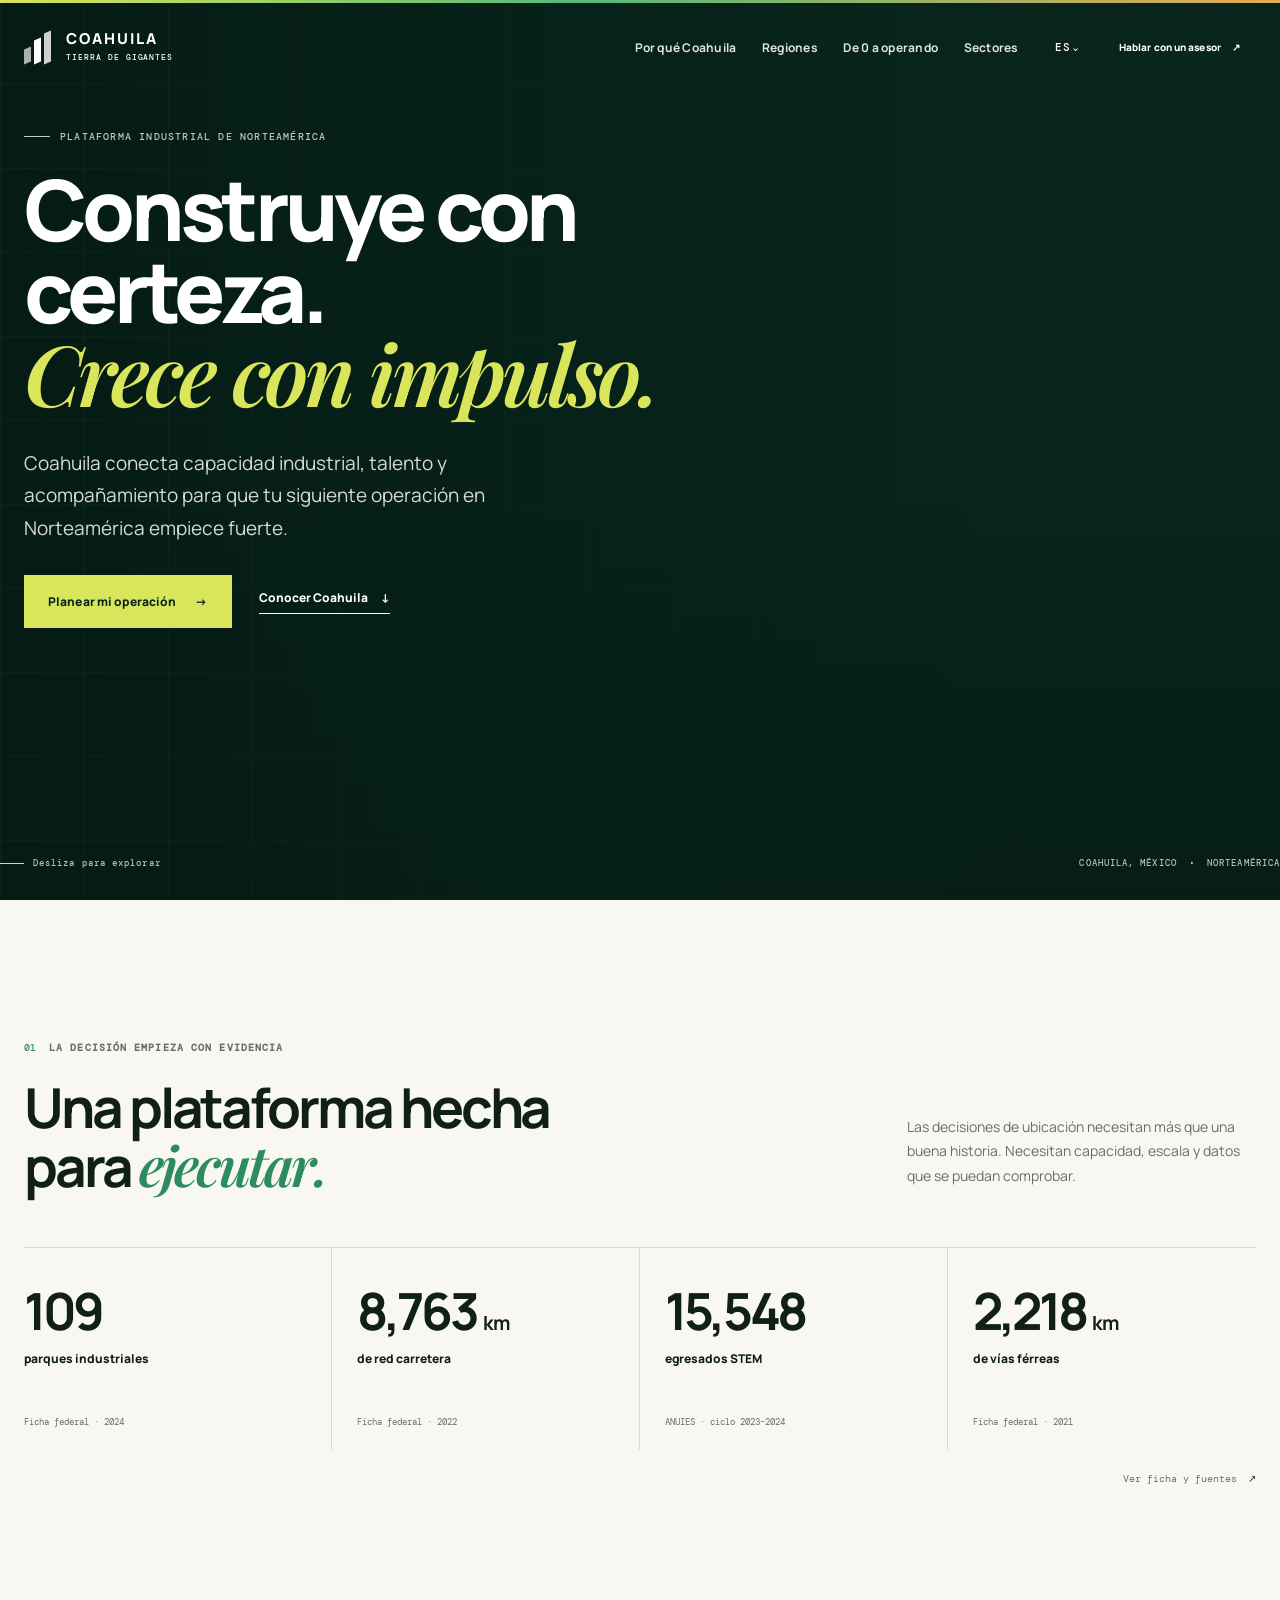
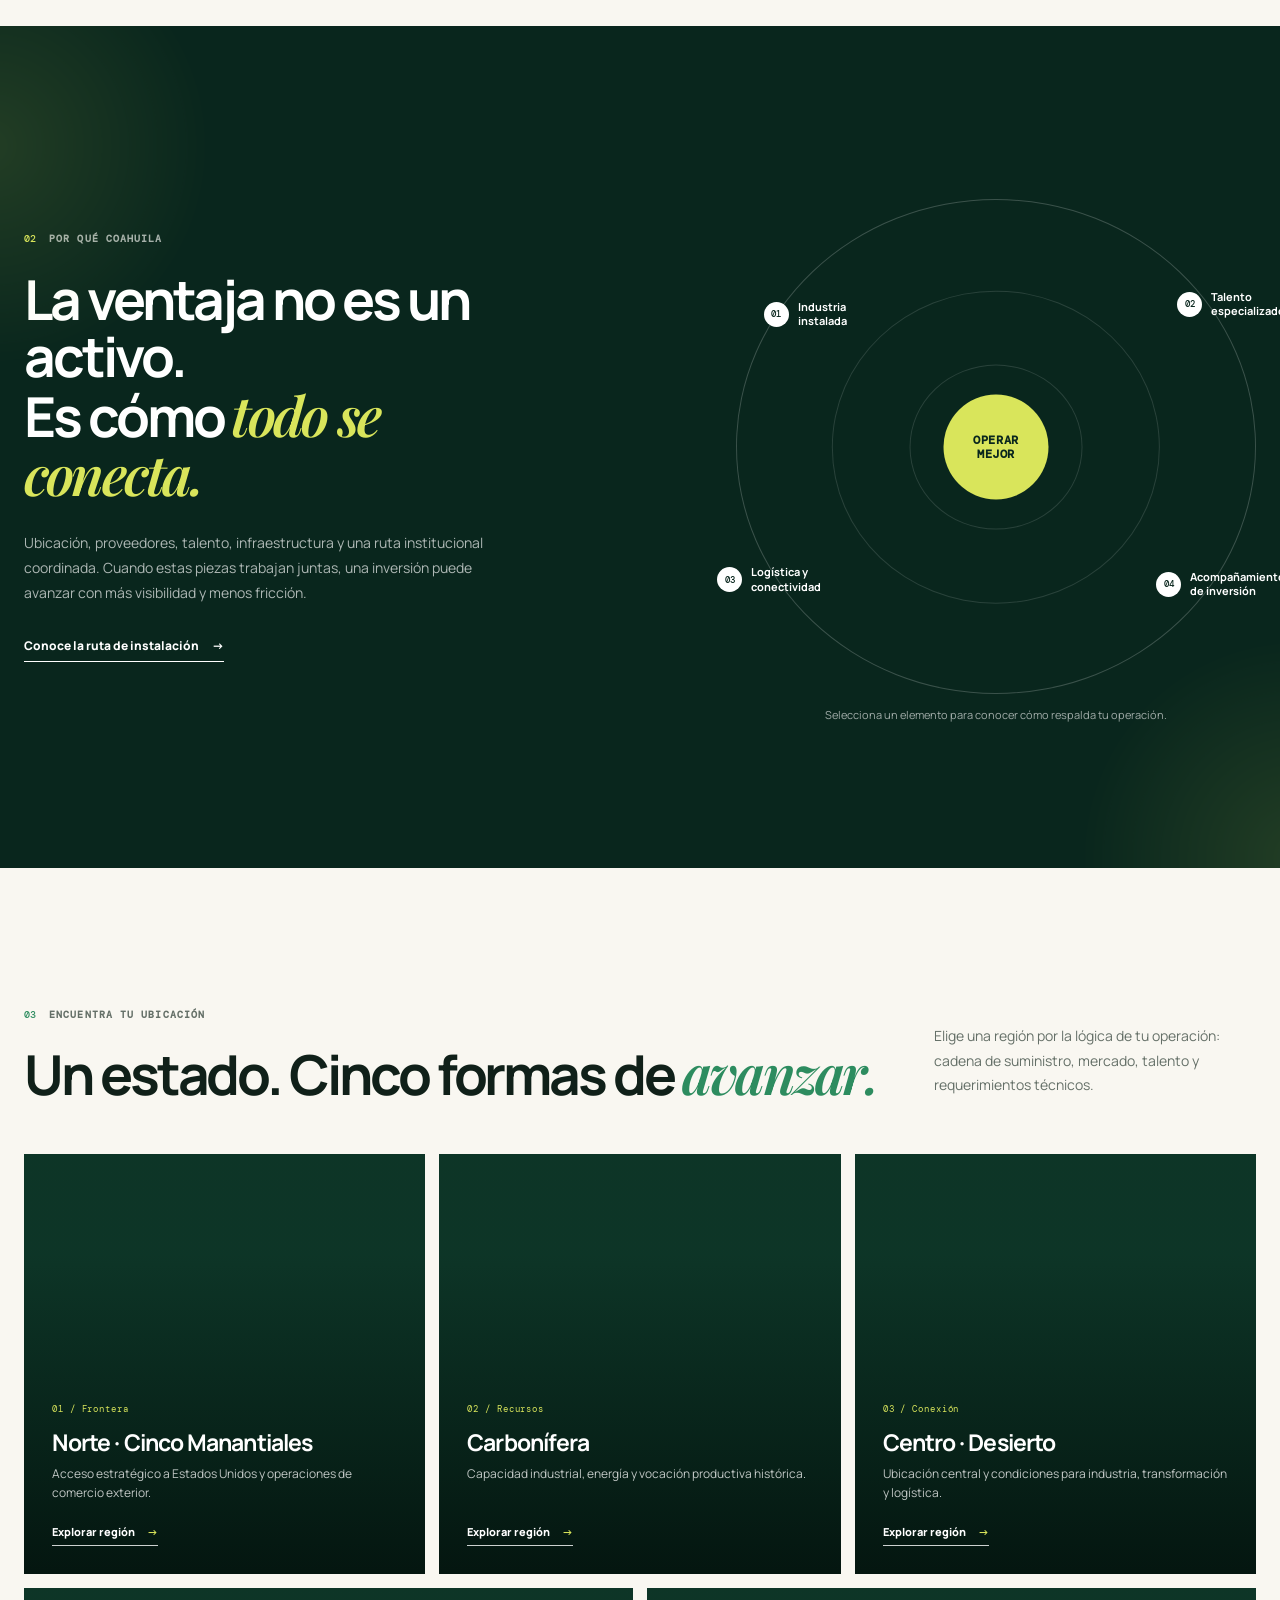
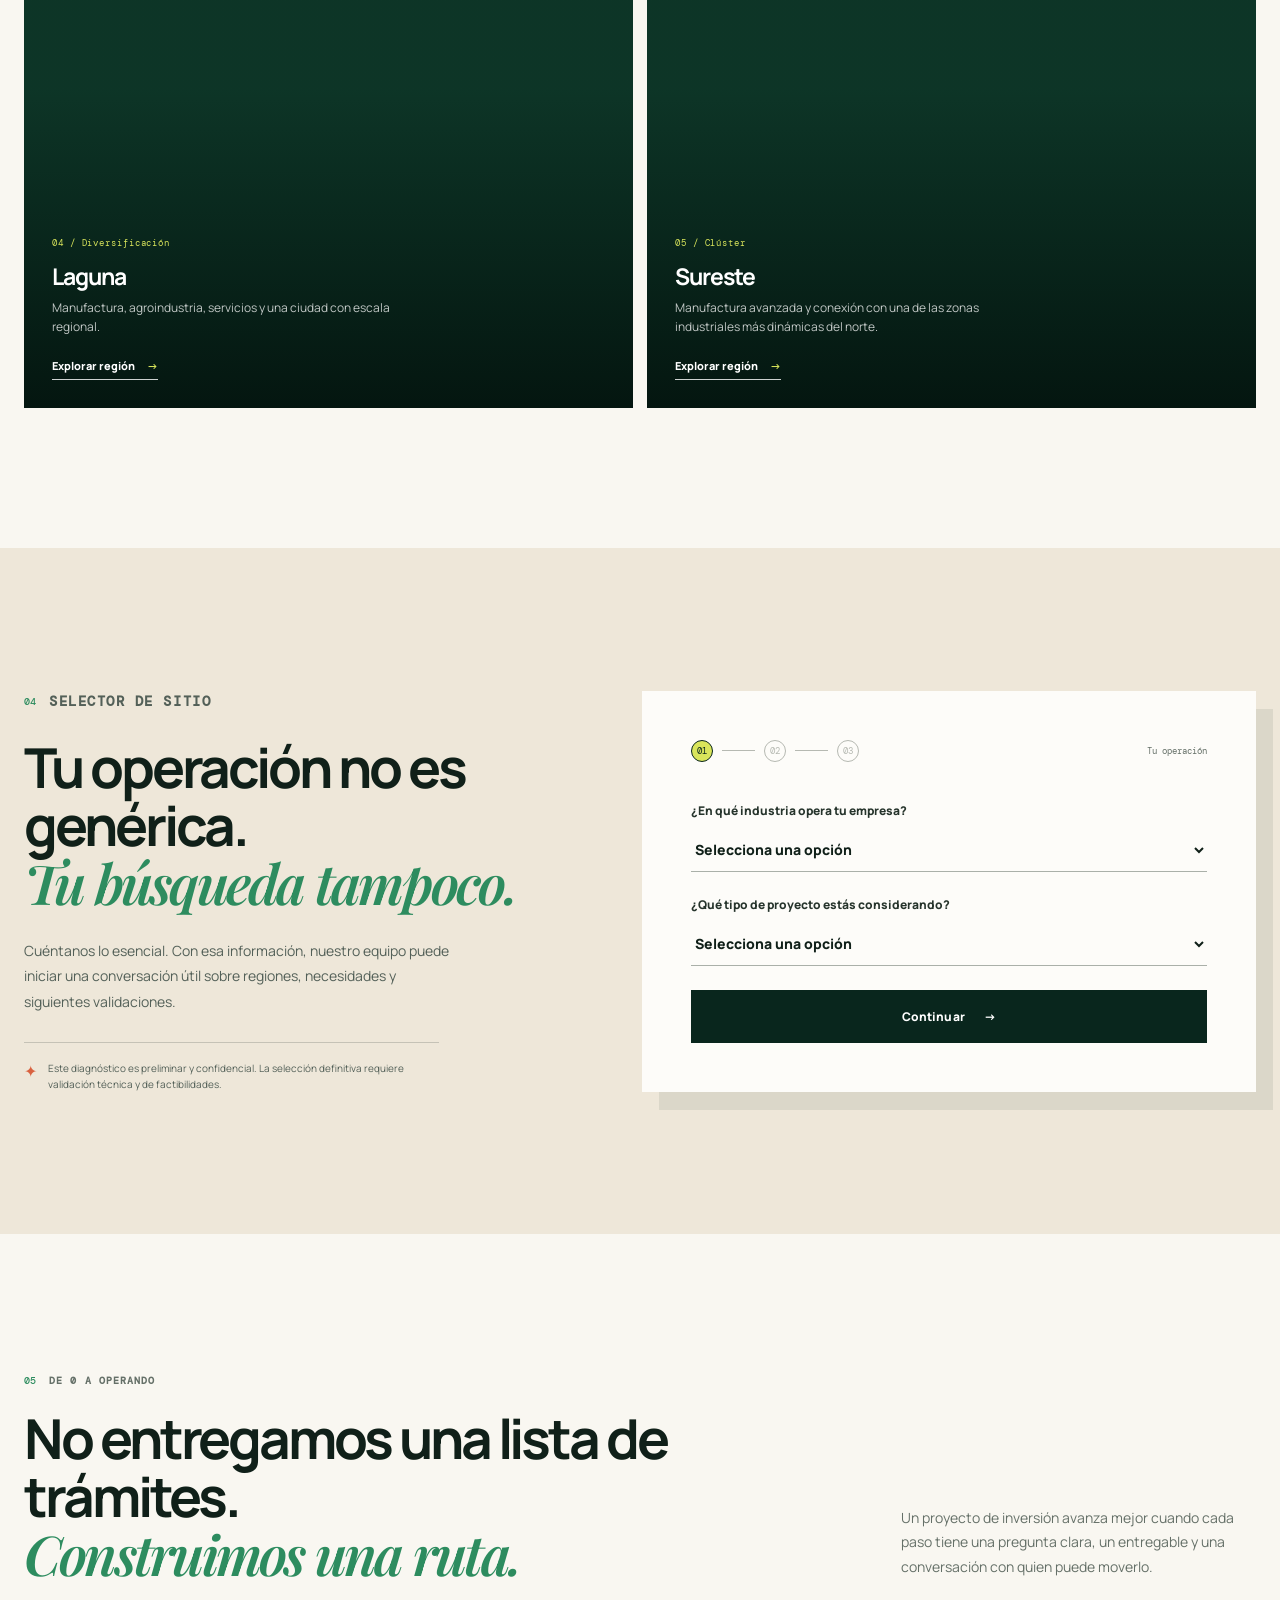
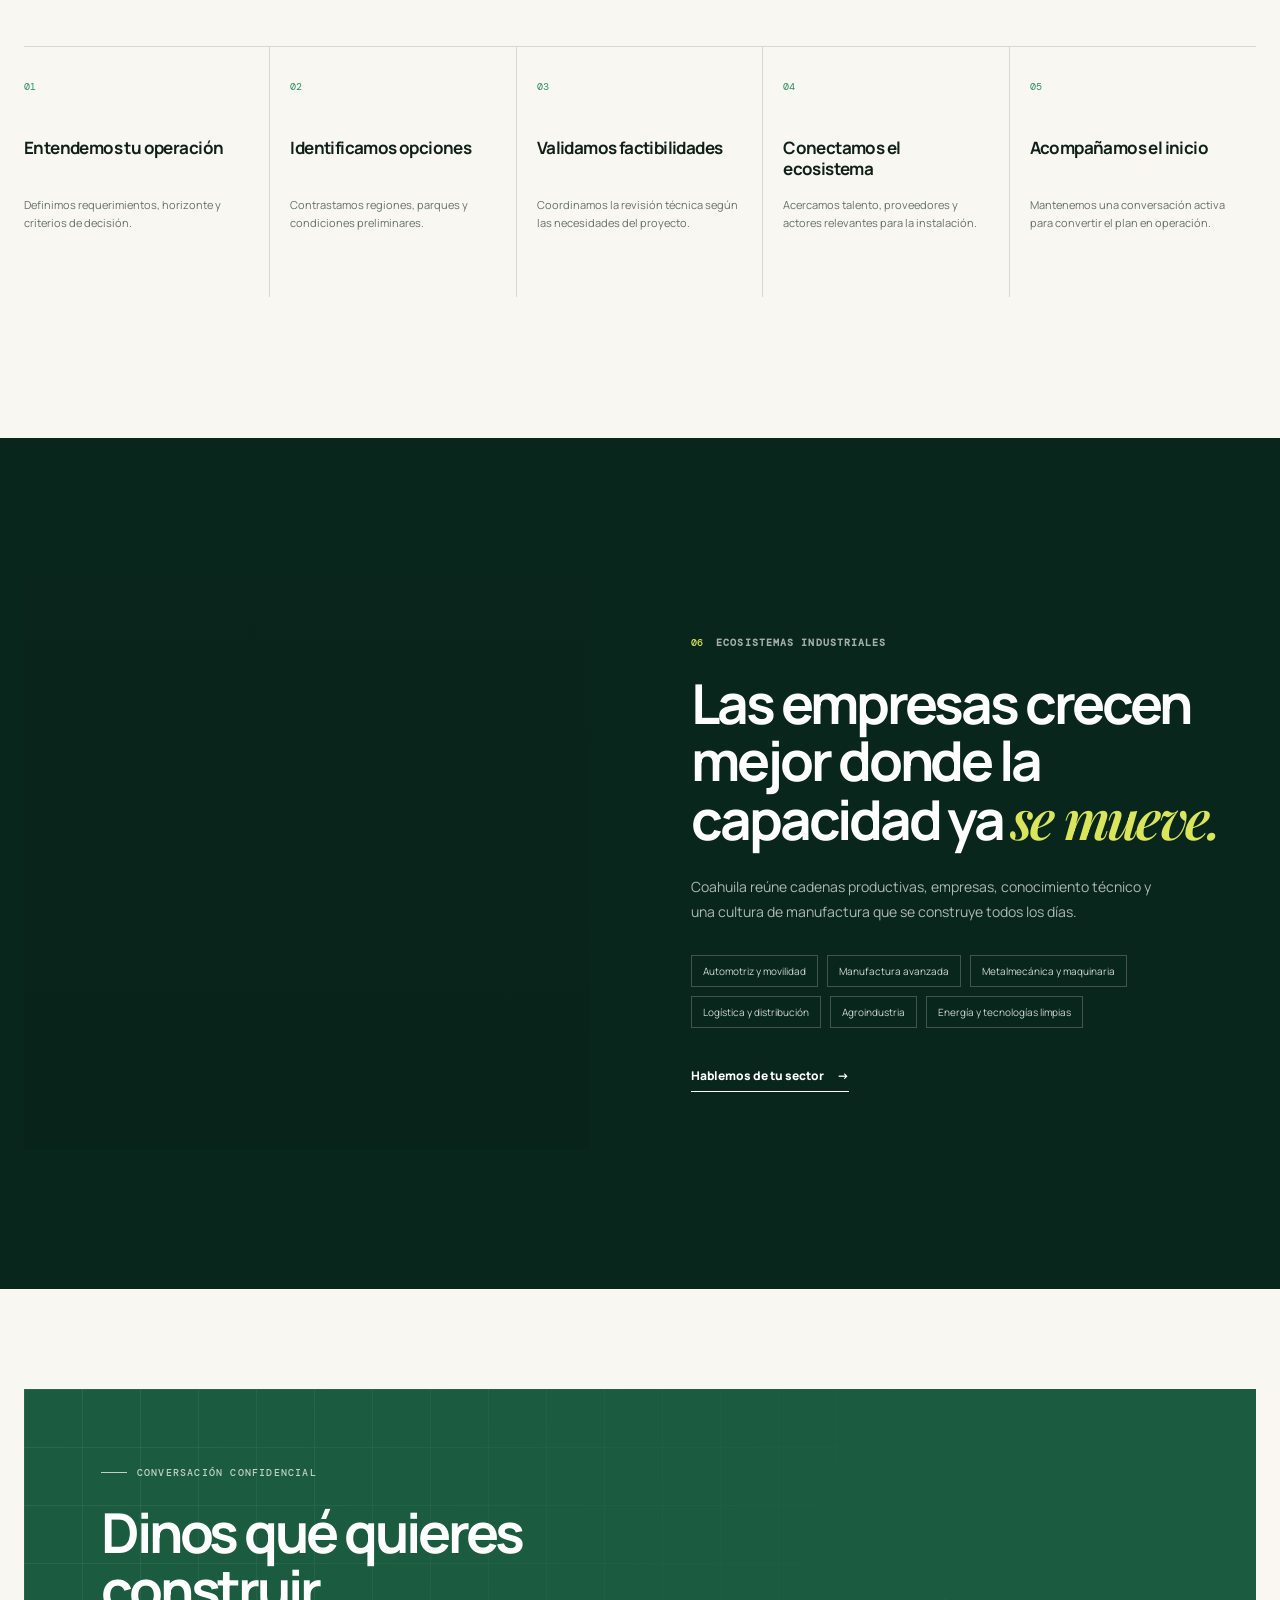
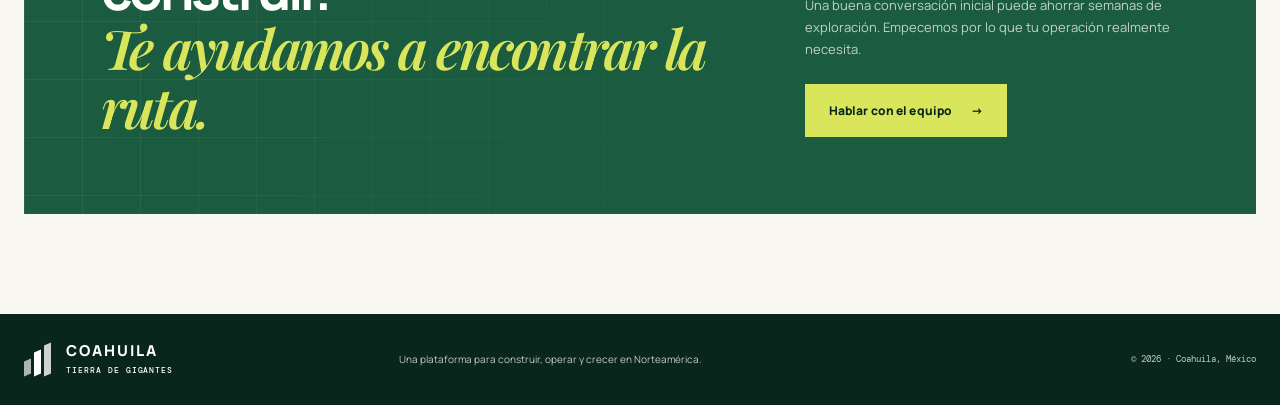
==== index.html @ deed3246 "Create Coahuila investment landing page" ====
<!doctype html>
<html lang="es">
  <head>
    <meta charset="utf-8" />
    <meta name="viewport" content="width=device-width, initial-scale=1" />
    <meta name="description" content="Coahuila: la plataforma industrial para construir, operar y crecer en Norteamérica." />
    <meta name="theme-color" content="#09261d" />
    <title>Coahuila | Tierra de Gigantes</title>
    <link rel="preconnect" href="https://fonts.googleapis.com" />
    <link rel="preconnect" href="https://fonts.gstatic.com" crossorigin />
    <link href="https://fonts.googleapis.com/css2?family=DM+Mono:wght@400;500&family=Manrope:wght@400;500;600;700;800&family=Playfair+Display:ital,wght@0,600;0,700;1,600&display=swap" rel="stylesheet" />
    <link rel="stylesheet" href="./styles.css" />
  </head>
  <body>
    <a class="skip-link" href="#contenido">Ir al contenido</a>

    <header class="site-header" id="inicio">
      <div class="top-line"></div>
      <div class="nav-shell">
        <a class="brand" href="#inicio" aria-label="Coahuila, Tierra de Gigantes">
          <span class="brand-mark" aria-hidden="true"><i></i><i></i><i></i></span>
          <span class="brand-name">COAHUILA<small>Tierra de Gigantes</small></span>
        </a>

        <nav class="main-nav" aria-label="Navegación principal">
          <a href="#por-que">Por qué Coahuila</a>
          <a href="#regiones">Regiones</a>
          <a href="#ruta">De 0 a operando</a>
          <a href="#sectores">Sectores</a>
        </nav>

        <div class="nav-actions">
          <div class="language-wrap">
            <button class="language-button" id="language-button" type="button" aria-expanded="false" aria-controls="language-menu">
              <span>ES</span><span aria-hidden="true">⌄</span>
            </button>
            <div class="language-menu" id="language-menu" hidden>
              <button type="button" class="active" data-language="Español">Español <span>Disponible</span></button>
              <button type="button" data-language="English">English <span>Próximamente</span></button>
              <button type="button" data-language="Deutsch">Deutsch <span>Próximamente</span></button>
            </div>
          </div>
          <a class="button button-small button-dark" href="#consulta">Hablar con un asesor <span aria-hidden="true">↗</span></a>
          <button class="menu-button" type="button" id="menu-button" aria-label="Abrir menú" aria-expanded="false"><span></span><span></span></button>
        </div>
      </div>
    </header>

    <main id="contenido">
      <section class="hero" aria-labelledby="hero-title">
        <div class="hero-image" role="img" aria-label="Operación industrial y paisaje de Coahuila"></div>
        <div class="hero-shade"></div>
        <div class="hero-grid"></div>
        <div class="hero-content shell reveal">
          <p class="eyebrow light"><span></span> Plataforma industrial de Norteamérica</p>
          <h1 id="hero-title">Construye con certeza.<br /><em>Crece con impulso.</em></h1>
          <p class="hero-copy">Coahuila conecta capacidad industrial, talento y acompañamiento para que tu siguiente operación en Norteamérica empiece fuerte.</p>
          <div class="hero-actions">
            <a class="button button-primary" href="#selector">Planear mi operación <span aria-hidden="true">→</span></a>
            <a class="text-link light" href="#por-que">Conocer Coahuila <span aria-hidden="true">↓</span></a>
          </div>
        </div>
        <div class="hero-foot shell">
          <div class="scroll-cue"><span></span> Desliza para explorar</div>
          <p>COAHUILA, MÉXICO <b>·</b> NORTEAMÉRICA</p>
        </div>
      </section>

      <section class="proof section" aria-labelledby="proof-title">
        <div class="shell">
          <div class="section-kicker reveal"><span>01</span><p>La decisión empieza con evidencia</p></div>
          <div class="proof-heading reveal">
            <h2 id="proof-title">Una plataforma hecha para <em>ejecutar.</em></h2>
            <p>Las decisiones de ubicación necesitan más que una buena historia. Necesitan capacidad, escala y datos que se puedan comprobar.</p>
          </div>
          <div class="metrics-grid reveal" aria-label="Indicadores clave de Coahuila">
            <article class="metric-card"><strong>109</strong><span>parques industriales</span><small>Ficha federal · 2024</small></article>
            <article class="metric-card"><strong>8,763 <i>km</i></strong><span>de red carretera</span><small>Ficha federal · 2022</small></article>
            <article class="metric-card"><strong>15,548</strong><span>egresados STEM</span><small>ANUIES · ciclo 2023–2024</small></article>
            <article class="metric-card"><strong>2,218 <i>km</i></strong><span>de vías férreas</span><small>Ficha federal · 2021</small></article>
          </div>
          <a class="source-link reveal" href="https://ventanillaunica.economia.gob.mx/media/20250615_2T25%20Coahuila.pdf" target="_blank" rel="noreferrer">Ver ficha y fuentes <span aria-hidden="true">↗</span></a>
        </div>
      </section>

      <section class="system section section-dark" id="por-que" aria-labelledby="system-title">
        <div class="orb orb-one"></div><div class="orb orb-two"></div>
        <div class="shell system-layout">
          <div class="system-intro reveal">
            <div class="section-kicker light"><span>02</span><p>Por qué Coahuila</p></div>
            <h2 id="system-title">La ventaja no es un activo.<br />Es cómo <em>todo se conecta.</em></h2>
            <p>Ubicación, proveedores, talento, infraestructura y una ruta institucional coordinada. Cuando estas piezas trabajan juntas, una inversión puede avanzar con más visibilidad y menos fricción.</p>
            <a class="text-link light" href="#ruta">Conoce la ruta de instalación <span aria-hidden="true">→</span></a>
          </div>
          <div class="system-map reveal" aria-label="Sistema de ventajas conectadas">
            <div class="map-center"><span>OPERAR<br />MEJOR</span></div>
            <button class="map-node node-one" type="button" data-node="industria"><b>01</b><span>Industria<br />instalada</span></button>
            <button class="map-node node-two" type="button" data-node="talento"><b>02</b><span>Talento<br />especializado</span></button>
            <button class="map-node node-three" type="button" data-node="logistica"><b>03</b><span>Logística y<br />conectividad</span></button>
            <button class="map-node node-four" type="button" data-node="acompanamiento"><b>04</b><span>Acompañamiento<br />de inversión</span></button>
            <p class="node-detail" id="node-detail" aria-live="polite">Selecciona un elemento para conocer cómo respalda tu operación.</p>
          </div>
        </div>
      </section>

      <section class="regions section" id="regiones" aria-labelledby="regions-title">
        <div class="shell">
          <div class="regions-heading reveal">
            <div><div class="section-kicker"><span>03</span><p>Encuentra tu ubicación</p></div><h2 id="regions-title">Un estado. Cinco formas de <em>avanzar.</em></h2></div>
            <p>Elige una región por la lógica de tu operación: cadena de suministro, mercado, talento y requerimientos técnicos.</p>
          </div>
          <div class="region-grid reveal">
            <article class="region-card region-norte"><div class="region-image"></div><div class="region-content"><span>01 / Frontera</span><h3>Norte · Cinco Manantiales</h3><p>Acceso estratégico a Estados Unidos y operaciones de comercio exterior.</p><button type="button" class="region-link" data-region="Norte · Cinco Manantiales">Explorar región <b>→</b></button></div></article>
            <article class="region-card region-carbonifera"><div class="region-image"></div><div class="region-content"><span>02 / Recursos</span><h3>Carbonífera</h3><p>Capacidad industrial, energía y vocación productiva histórica.</p><button type="button" class="region-link" data-region="Carbonífera">Explorar región <b>→</b></button></div></article>
            <article class="region-card region-centro"><div class="region-image"></div><div class="region-content"><span>03 / Conexión</span><h3>Centro · Desierto</h3><p>Ubicación central y condiciones para industria, transformación y logística.</p><button type="button" class="region-link" data-region="Centro · Desierto">Explorar región <b>→</b></button></div></article>
            <article class="region-card region-laguna"><div class="region-image"></div><div class="region-content"><span>04 / Diversificación</span><h3>Laguna</h3><p>Manufactura, agroindustria, servicios y una ciudad con escala regional.</p><button type="button" class="region-link" data-region="Laguna">Explorar región <b>→</b></button></div></article>
            <article class="region-card region-sureste"><div class="region-image"></div><div class="region-content"><span>05 / Clúster</span><h3>Sureste</h3><p>Manufactura avanzada y conexión con una de las zonas industriales más dinámicas del norte.</p><button type="button" class="region-link" data-region="Sureste">Explorar región <b>→</b></button></div></article>
          </div>
        </div>
      </section>

      <section class="selector section section-warm" id="selector" aria-labelledby="selector-title">
        <div class="shell selector-layout">
          <div class="selector-copy reveal">
            <div class="section-kicker"><span>04</span><p>Selector de sitio</p></div>
            <h2 id="selector-title">Tu operación no es genérica.<br /><em>Tu búsqueda tampoco.</em></h2>
            <p>Cuéntanos lo esencial. Con esa información, nuestro equipo puede iniciar una conversación útil sobre regiones, necesidades y siguientes validaciones.</p>
            <div class="selector-note"><span>✦</span><p>Este diagnóstico es preliminar y confidencial. La selección definitiva requiere validación técnica y de factibilidades.</p></div>
          </div>
          <form class="selector-form reveal" id="selector-form">
            <div class="form-progress"><span class="active">01</span><i></i><span>02</span><i></i><span>03</span><small id="form-step-label">Tu operación</small></div>
            <div class="form-step active" data-step="1">
              <label>¿En qué industria opera tu empresa?<select name="sector" required><option value="" selected disabled>Selecciona una opción</option><option>Automotriz y movilidad</option><option>Manufactura avanzada</option><option>Metalmecánica y maquinaria</option><option>Logística y distribución</option><option>Agroindustria</option><option>Energía y tecnologías limpias</option><option>Otra</option></select></label>
              <label>¿Qué tipo de proyecto estás considerando?<select name="project" required><option value="" selected disabled>Selecciona una opción</option><option>Nueva planta</option><option>Expansión de operación</option><option>Centro de distribución</option><option>Oficina / servicios corporativos</option><option>Exploración inicial</option></select></label>
              <button class="button button-dark form-next" type="button">Continuar <span>→</span></button>
            </div>
            <div class="form-step" data-step="2">
              <label>¿Cuántos empleos estimas generar?<select name="jobs" required><option value="" selected disabled>Selecciona un rango</option><option>1–50</option><option>51–250</option><option>251–1,000</option><option>Más de 1,000</option><option>Aún por definir</option></select></label>
              <label>¿En qué horizonte buscas iniciar?<select name="timeline" required><option value="" selected disabled>Selecciona un horizonte</option><option>Menos de 6 meses</option><option>6–12 meses</option><option>12–24 meses</option><option>Más de 24 meses</option></select></label>
              <div class="form-buttons"><button class="back-button" type="button">← Volver</button><button class="button button-dark form-next" type="button">Continuar <span>→</span></button></div>
            </div>
            <div class="form-step" data-step="3">
              <label>¿Cómo podemos contactarte?<input name="email" type="email" placeholder="tu@empresa.com" required /></label>
              <label class="check-label"><input type="checkbox" required /><span>Autorizo que el equipo de inversión me contacte para dar seguimiento a esta solicitud.</span></label>
              <div class="form-buttons"><button class="back-button" type="button">← Volver</button><button class="button button-primary form-submit" type="submit">Recibir mi siguiente paso <span>→</span></button></div>
            </div>
            <div class="form-success" hidden><span>✓</span><h3>Tu proyecto ya tiene un punto de partida.</h3><p>Prepararemos una conversación enfocada en tu operación. Un asesor te contactará de forma confidencial.</p><button type="button" class="text-link" id="restart-form">Iniciar otro diagnóstico</button></div>
          </form>
        </div>
      </section>

      <section class="route section" id="ruta" aria-labelledby="route-title">
        <div class="shell">
          <div class="route-top reveal"><div><div class="section-kicker"><span>05</span><p>De 0 a operando</p></div><h2 id="route-title">No entregamos una lista de trámites.<br /><em>Construimos una ruta.</em></h2></div><p>Un proyecto de inversión avanza mejor cuando cada paso tiene una pregunta clara, un entregable y una conversación con quien puede moverlo.</p></div>
          <ol class="route-grid reveal">
            <li><span>01</span><h3>Entendemos tu operación</h3><p>Definimos requerimientos, horizonte y criterios de decisión.</p></li>
            <li><span>02</span><h3>Identificamos opciones</h3><p>Contrastamos regiones, parques y condiciones preliminares.</p></li>
            <li><span>03</span><h3>Validamos factibilidades</h3><p>Coordinamos la revisión técnica según las necesidades del proyecto.</p></li>
            <li><span>04</span><h3>Conectamos el ecosistema</h3><p>Acercamos talento, proveedores y actores relevantes para la instalación.</p></li>
            <li><span>05</span><h3>Acompañamos el inicio</h3><p>Mantenemos una conversación activa para convertir el plan en operación.</p></li>
          </ol>
        </div>
      </section>

      <section class="sectors section section-dark" id="sectores" aria-labelledby="sectors-title">
        <div class="shell sectors-layout">
          <div class="sectors-image reveal"></div>
          <div class="sectors-copy reveal"><div class="section-kicker light"><span>06</span><p>Ecosistemas industriales</p></div><h2 id="sectors-title">Las empresas crecen mejor donde la capacidad ya <em>se mueve.</em></h2><p>Coahuila reúne cadenas productivas, empresas, conocimiento técnico y una cultura de manufactura que se construye todos los días.</p><div class="sector-list"><span>Automotriz y movilidad</span><span>Manufactura avanzada</span><span>Metalmecánica y maquinaria</span><span>Logística y distribución</span><span>Agroindustria</span><span>Energía y tecnologías limpias</span></div><a class="text-link light" href="#consulta">Hablemos de tu sector <span aria-hidden="true">→</span></a></div>
        </div>
      </section>

      <section class="consultation section" id="consulta" aria-labelledby="consultation-title">
        <div class="shell consultation-card reveal">
          <div class="consultation-grid"></div>
          <div><p class="eyebrow"><span></span> Conversación confidencial</p><h2 id="consultation-title">Dinos qué quieres construir.<br /><em>Te ayudamos a encontrar la ruta.</em></h2></div>
          <div class="consultation-action"><p>Una buena conversación inicial puede ahorrar semanas de exploración. Empecemos por lo que tu operación realmente necesita.</p><a class="button button-primary" href="mailto:inversion@coahuila.gob.mx?subject=Consulta%20de%20inversi%C3%B3n%20en%20Coahuila">Hablar con el equipo <span aria-hidden="true">→</span></a></div>
        </div>
      </section>
    </main>

    <footer class="site-footer"><div class="shell footer-row"><a class="brand brand-footer" href="#inicio"><span class="brand-mark" aria-hidden="true"><i></i><i></i><i></i></span><span class="brand-name">COAHUILA<small>Tierra de Gigantes</small></span></a><p>Una plataforma para construir, operar y crecer en Norteamérica.</p><p class="footer-meta">© <span id="year"></span> · Coahuila, México</p></div></footer>
    <div class="toast" id="toast" role="status" aria-live="polite"></div>
    <script src="./app.js"></script>
  </body>
</html>
---- styles.css ----
:root {
  --ink: #102019;
  --green: #0e3829;
  --forest: #09261d;
  --green-bright: #2d8c5f;
  --lime: #d9e55b;
  --sand: #eee7d9;
  --paper: #f9f7f1;
  --clay: #d96240;
  --muted: #657068;
  --line: rgba(16, 32, 25, .14);
  --serif: "Playfair Display", Georgia, serif;
  --sans: "Manrope", Arial, sans-serif;
  --mono: "DM Mono", monospace;
  --shell: min(1240px, calc(100% - 48px));
  --ease: cubic-bezier(.2,.72,.19,1);
}

* { box-sizing: border-box; }
html { scroll-behavior: smooth; scroll-padding-top: 92px; }
body { margin: 0; font-family: var(--sans); background: var(--paper); color: var(--ink); -webkit-font-smoothing: antialiased; }
button, input, select { font: inherit; }
button { cursor: pointer; }
a { color: inherit; text-decoration: none; }
img { max-width: 100%; }
.shell { width: var(--shell); margin: 0 auto; }
.skip-link { position: fixed; left: 16px; top: -70px; z-index: 100; background: var(--lime); color: var(--forest); padding: 12px 16px; font-weight: 800; transition: top .2s; }
.skip-link:focus { top: 16px; }

.site-header { position: absolute; top: 0; left: 0; width: 100%; z-index: 20; color: #fff; transition: background .3s var(--ease), box-shadow .3s var(--ease), color .3s var(--ease); }
.site-header.is-fixed { position: fixed; background: rgba(249,247,241,.94); color: var(--ink); box-shadow: 0 4px 26px rgba(6,25,18,.1); backdrop-filter: blur(16px); }
.top-line { height: 3px; background: linear-gradient(90deg, var(--lime), #56b97a 45%, #e3ab56); }
.nav-shell { width: var(--shell); min-height: 88px; margin: auto; display: flex; align-items: center; justify-content: space-between; gap: 28px; }
.brand { display: inline-flex; align-items: center; gap: 11px; flex: none; }
.brand-mark { width: 31px; height: 31px; display: inline-flex; align-items: flex-end; gap: 3px; }
.brand-mark i { display: block; width: 7px; background: currentColor; transform: skewY(-22deg); }
.brand-mark i:nth-child(1) { height: 15px; opacity: .66; }.brand-mark i:nth-child(2) { height: 24px; }.brand-mark i:nth-child(3) { height: 31px; opacity: .8; }
.brand-name { font-weight: 800; font-size: 15px; letter-spacing: .13em; line-height: .9; }.brand-name small { display: block; margin-top: 7px; font: 500 8px var(--mono); letter-spacing: .12em; text-transform: uppercase; }
.main-nav { display: flex; gap: clamp(14px,2vw,32px); margin-left: auto; }.main-nav a { font-size: 12px; font-weight: 700; letter-spacing: .02em; opacity: .88; transition: opacity .2s; }.main-nav a:hover { opacity: 1; }
.nav-actions { display: flex; align-items: center; gap: 14px; }.language-wrap { position: relative; }.language-button { border: 0; color: inherit; background: transparent; padding: 8px; font: 500 11px var(--mono); letter-spacing: .1em; }.language-menu { position: absolute; top: calc(100% + 12px); right: 0; padding: 7px; width: 220px; background: #fff; color: var(--ink); box-shadow: 0 18px 44px rgba(0,0,0,.16); border-radius: 8px; }.language-menu button { display: flex; width: 100%; padding: 11px; align-items: center; justify-content: space-between; color: var(--ink); text-align: left; font-size: 13px; border: 0; border-radius: 4px; background: transparent; }.language-menu button:hover { background: #f1eee6; }.language-menu button.active { font-weight: 800; }.language-menu span { color: var(--muted); font-size: 10px; }
.button { border: 1px solid transparent; display: inline-flex; align-items: center; justify-content: center; gap: 19px; min-height: 53px; padding: 0 23px; font-size: 12px; font-weight: 800; letter-spacing: .01em; transition: transform .22s var(--ease), background .22s var(--ease), color .22s var(--ease), box-shadow .22s var(--ease); }.button:hover { transform: translateY(-3px); }.button-small { min-height: 38px; padding: 0 15px; gap: 11px; font-size: 10px; }.button-dark { color: #fff; background: var(--forest); }.button-dark:hover { box-shadow: 0 12px 20px rgba(5,32,22,.25); }.button-primary { color: var(--forest); background: var(--lime); }.button-primary:hover { background: #ecf47c; box-shadow: 0 12px 20px rgba(218,229,91,.2); }
.menu-button { display: none; width: 40px; height: 40px; border: 0; background: transparent; color: inherit; }.menu-button span { width: 23px; height: 1px; display: block; margin: 6px auto; background: currentColor; }

.hero { min-height: 780px; height: min(100vh, 920px); position: relative; display: grid; overflow: hidden; color: #fff; background: var(--forest); }.hero-image { position: absolute; inset: 0; background: url("https://images.unsplash.com/photo-1531058020387-3be344556be6?auto=format&fit=crop&w=2200&q=88") 50% 58% / cover; filter: saturate(.76) contrast(1.05); transform: scale(1.02); animation: heroDrift 18s ease-in-out infinite alternate; }.hero-shade { position: absolute; inset: 0; background: linear-gradient(90deg, rgba(5,27,20,.94) 0%, rgba(5,31,23,.67) 42%, rgba(5,31,23,.18) 78%), linear-gradient(0deg, rgba(4,25,18,.66), transparent 45%); }.hero-grid { position: absolute; inset: 0; opacity: .14; background-image: linear-gradient(rgba(255,255,255,.22) 1px, transparent 1px), linear-gradient(90deg, rgba(255,255,255,.22) 1px, transparent 1px); background-size: 84px 84px; mask-image: linear-gradient(90deg,#000,transparent 73%); }.hero-content { align-self: center; margin-top: 54px; position: relative; z-index: 1; }.eyebrow { display: flex; align-items: center; gap: 10px; margin: 0 0 25px; text-transform: uppercase; color: var(--muted); font: 500 10px var(--mono); letter-spacing: .12em; }.eyebrow span { width: 26px; height: 1px; background: currentColor; }.eyebrow.light { color: rgba(255,255,255,.75); }.hero h1 { max-width: 820px; margin: 0; font-size: clamp(48px,6.6vw,94px); letter-spacing: -.055em; line-height: .97; font-weight: 800; }.hero h1 em, h2 em { font-family: var(--serif); font-weight: 600; letter-spacing: -.05em; }.hero h1 em { color: var(--lime); }.hero-copy { max-width: 545px; margin: 31px 0; color: rgba(255,255,255,.84); font-size: clamp(15px,1.5vw,19px); line-height: 1.7; }.hero-actions { display: flex; align-items: center; gap: 27px; }.text-link { display: inline-flex; align-items: center; gap: 13px; color: var(--green); font-size: 12px; font-weight: 800; border-bottom: 1px solid currentColor; padding-bottom: 7px; transition: gap .2s; }.text-link:hover { gap: 19px; }.text-link.light { color: #fff; }.hero-foot { align-self: end; position: relative; z-index: 1; width: 100%; display: flex; align-items: end; justify-content: space-between; margin-bottom: 31px; color: rgba(255,255,255,.7); font: 500 9px var(--mono); letter-spacing: .12em; }.hero-foot p { margin: 0; }.hero-foot b { padding: 0 6px; color: var(--lime); }.scroll-cue { display: flex; align-items: center; gap: 9px; }.scroll-cue span { width: 24px; height: 1px; background: var(--lime); }

.section { position: relative; padding: clamp(85px,11vw,150px) 0; }.section-kicker { display: flex; align-items: center; gap: 13px; color: var(--muted); }.section-kicker span { color: var(--green-bright); font: 500 10px var(--mono); }.section-kicker p { margin: 0; font: 600 10px var(--mono); letter-spacing: .11em; text-transform: uppercase; }.section-kicker.light { color: rgba(255,255,255,.63); }.section-kicker.light span { color: var(--lime); }h2 { margin: 0; font-size: clamp(36px,4.3vw,63px); line-height: 1.04; letter-spacing: -.056em; } h2 em { color: var(--green-bright); }.proof { overflow: hidden; }.proof-heading { display: flex; gap: 60px; justify-content: space-between; align-items: end; margin: 25px 0 52px; }.proof-heading h2 { max-width: 600px; }.proof-heading p { max-width: 345px; margin: 0 4px 7px 0; color: var(--muted); font-size: 14px; line-height: 1.75; }.metrics-grid { border-top: 1px solid var(--line); display: grid; grid-template-columns: repeat(4,1fr); }.metric-card { min-height: 202px; padding: 27px 20px 22px 0; border-right: 1px solid var(--line); display: flex; flex-direction: column; }.metric-card:not(:first-child) { padding-left: 25px; }.metric-card:last-child { border-right: 0; }.metric-card strong { font-size: clamp(34px,4vw,55px); letter-spacing: -.065em; }.metric-card strong i { font-size: .38em; font-style: normal; letter-spacing: 0; }.metric-card span { margin-top: 5px; font-size: 12px; font-weight: 800; }.metric-card small { margin-top: auto; color: var(--muted); font: 9px var(--mono); }.source-link { float: right; margin: 22px 0 0; color: var(--muted); font: 10px var(--mono); }.source-link span { padding-left: 5px; color: var(--green); }

.section-dark { background: var(--forest); color: #fff; overflow: hidden; }.system-layout { min-height: 560px; display: grid; grid-template-columns: .94fr 1.06fr; gap: 80px; align-items: center; }.system-intro h2 { margin: 26px 0; }.system-intro h2 em, .sectors-copy h2 em { color: var(--lime); }.system-intro > p { max-width: 490px; margin: 0 0 27px; color: rgba(255,255,255,.67); font-size: 14px; line-height: 1.8; }.system-map { width: min(100%,520px); aspect-ratio: 1.05; margin-left: auto; position: relative; border: 1px solid rgba(255,255,255,.2); border-radius: 50%; }.system-map::before,.system-map::after { content: ""; position: absolute; left: 50%; top: 50%; border: 1px solid rgba(255,255,255,.13); border-radius: 50%; transform: translate(-50%,-50%); }.system-map::before { width: 63%; height: 63%; }.system-map::after { width: 33%; height: 33%; }.map-center { position: absolute; left: 50%; top: 50%; width: 105px; height: 105px; border-radius: 50%; display: grid; place-items: center; transform: translate(-50%,-50%); background: var(--lime); color: var(--forest); text-align: center; font: 700 12px/1.2 var(--mono); letter-spacing: .05em; z-index: 2; }.map-node { position: absolute; display: flex; align-items: center; gap: 9px; border: 0; color: #fff; background: transparent; text-align: left; z-index: 3; transition: transform .2s; }.map-node:hover { transform: scale(1.05); }.map-node b { width: 25px; height: 25px; border-radius: 50%; display: grid; place-items: center; color: var(--forest); background: #fff; font: 500 9px var(--mono); }.map-node span { font-size: 11px; font-weight: 700; line-height: 1.3; }.node-one { left: 4%; top: 20%; }.node-two { right: -7%; top: 18%; }.node-three { left: -5%; bottom: 20%; }.node-four { right: -7%; bottom: 19%; }.node-detail { position: absolute; bottom: -34px; left: 10%; right: 10%; margin: 0; min-height: 20px; color: rgba(255,255,255,.62); text-align: center; font-size: 11px; }
.orb { position: absolute; width: 480px; aspect-ratio: 1; border-radius: 50%; filter: blur(1px); opacity: .12; background: radial-gradient(circle,var(--lime),transparent 66%); }.orb-one { left: -250px; top: -120px; }.orb-two { right: -260px; bottom: -230px; }

.regions-heading { display: flex; align-items: end; justify-content: space-between; gap: 40px; margin-bottom: 50px; }.regions-heading h2 { margin-top: 23px; }.regions-heading > p { max-width: 322px; margin: 0 0 6px; color: var(--muted); font-size: 14px; line-height: 1.75; }.region-grid { display: grid; grid-template-columns: repeat(12,1fr); gap: 14px; }.region-card { min-height: 420px; position: relative; display: flex; grid-column: span 4; overflow: hidden; color: #fff; background: var(--green); }.region-card:nth-child(4),.region-card:nth-child(5) { grid-column: span 6; }.region-image { position: absolute; inset: 0; background-position: center; background-size: cover; transition: transform .7s var(--ease); }.region-card:hover .region-image { transform: scale(1.06); }.region-norte .region-image { background-image: url("https://images.unsplash.com/photo-1473445361085-b9a07f55608b?auto=format&fit=crop&w=1000&q=80"); }.region-carbonifera .region-image { background-image: url("https://images.unsplash.com/photo-1500534314209-a25ddb2bd429?auto=format&fit=crop&w=1000&q=80"); }.region-centro .region-image { background-image: url("https://images.unsplash.com/photo-1542401886-65d6c61db217?auto=format&fit=crop&w=1000&q=80"); }.region-laguna .region-image { background-image: url("https://images.unsplash.com/photo-1497366754035-f200968a6e72?auto=format&fit=crop&w=1200&q=80"); }.region-sureste .region-image { background-image: url("https://images.unsplash.com/photo-1494412651409-8963ce7935a7?auto=format&fit=crop&w=1200&q=80"); }.region-card::after { content:""; position: absolute; inset: 0; background: linear-gradient(0deg,rgba(3,18,13,.9),rgba(3,18,13,.08) 76%); }.region-content { position: relative; z-index: 1; align-self: end; width: 100%; padding: 28px; }.region-content > span { color: var(--lime); font: 9px var(--mono); letter-spacing: .1em; }.region-content h3 { margin: 13px 0 8px; max-width: 330px; font-size: 23px; line-height: 1.12; letter-spacing: -.04em; }.region-content p { max-width: 360px; min-height: 39px; margin: 0; color: rgba(255,255,255,.75); font-size: 12px; line-height: 1.6; }.region-link { margin-top: 21px; padding: 0 0 6px; display: flex; align-items: center; gap: 12px; color: #fff; border: 0; border-bottom: 1px solid rgba(255,255,255,.8); background: transparent; font-size: 11px; font-weight: 800; }.region-link b { color: var(--lime); }

.section-warm { background: var(--sand); }.selector-layout { display: grid; grid-template-columns: .9fr 1.1fr; gap: 9vw; align-items: center; }.selector-copy h2 { margin: 25px 0; }.selector-copy p { max-width: 435px; color: #536058; font-size: 14px; line-height: 1.8; }.selector-note { display: flex; gap: 11px; max-width: 415px; margin-top: 28px; padding-top: 17px; border-top: 1px solid rgba(16,32,25,.18); }.selector-note span { color: var(--clay); }.selector-note p { margin: 0; font-size: 10px; line-height: 1.65; }.selector-form { padding: clamp(25px,4vw,49px); min-height: 390px; background: #fdfcf9; box-shadow: 17px 18px 0 rgba(7,31,23,.08); }.form-progress { display: flex; align-items: center; gap: 9px; margin-bottom: 40px; color: #b6b9b2; }.form-progress > span { width: 22px; height: 22px; display: grid; place-items: center; border: 1px solid currentColor; border-radius: 50%; font: 9px var(--mono); }.form-progress > span.active { color: var(--forest); border-color: var(--forest); background: var(--lime); }.form-progress i { flex: 1; max-width: 33px; height: 1px; background: currentColor; }.form-progress small { margin-left: auto; color: var(--muted); font: 9px var(--mono); }.form-step { display: none; }.form-step.active { display: grid; gap: 24px; }.form-step label { display: grid; gap: 9px; color: #26342c; font-size: 12px; font-weight: 800; }.form-step select,.form-step input { width: 100%; border: 0; border-bottom: 1px solid #aab0a9; border-radius: 0; padding: 11px 0; outline: none; color: var(--ink); background: transparent; font-size: 14px; }.form-step select:focus,.form-step input:focus { border-color: var(--green-bright); }.form-buttons { display: flex; align-items: center; justify-content: space-between; gap: 14px; }.back-button { padding: 10px 0; border: 0; color: var(--muted); background: transparent; font-size: 11px; font-weight: 800; }.check-label { grid-template-columns: 18px 1fr; align-items: start; font-size: 10px!important; line-height: 1.55; }.check-label input { width: 14px; height: 14px; margin: 2px 0 0; accent-color: var(--green); }.form-success { text-align: center; padding: 31px 5px; }.form-success > span { width: 45px; height: 45px; display: grid; place-items: center; margin: auto; border-radius: 50%; color: var(--forest); background: var(--lime); font-weight: 800; }.form-success h3 { margin: 22px 0 10px; font-size: 23px; letter-spacing: -.04em; }.form-success p { color: var(--muted); font-size: 13px; line-height: 1.65; }.form-success .text-link { margin-top: 8px; border: 0; }

.route-top { display: flex; align-items: end; justify-content: space-between; gap: 65px; margin-bottom: 62px; }.route-top h2 { margin-top: 23px; }.route-top > p { max-width: 355px; margin: 0 0 5px; color: var(--muted); font-size: 14px; line-height: 1.75; }.route-grid { display: grid; grid-template-columns: repeat(5,1fr); margin: 0; padding: 0; list-style: none; border-top: 1px solid var(--line); }.route-grid li { min-height: 250px; padding: 26px 20px 0 0; border-right: 1px solid var(--line); }.route-grid li:not(:first-child) { padding-left: 20px; }.route-grid li:last-child { border-right: 0; }.route-grid span { color: var(--green-bright); font: 10px var(--mono); }.route-grid h3 { min-height: 48px; margin: 43px 0 10px; font-size: 17px; line-height: 1.22; letter-spacing: -.035em; }.route-grid p { margin: 0; color: var(--muted); font-size: 11px; line-height: 1.65; }

.sectors-layout { display: grid; grid-template-columns: 1fr 1fr; gap: clamp(45px,8vw,110px); align-items: center; }.sectors-image { min-height: 570px; background: linear-gradient(0deg,rgba(4,26,18,.28),rgba(4,26,18,.04)),url("https://images.unsplash.com/photo-1581092918056-0c4c3acd3789?auto=format&fit=crop&w=1200&q=85") center/cover; }.sectors-copy h2 { margin: 26px 0; }.sectors-copy > p { max-width: 475px; color: rgba(255,255,255,.67); font-size: 14px; line-height: 1.8; }.sector-list { display: flex; flex-wrap: wrap; gap: 9px; margin: 30px 0 35px; }.sector-list span { padding: 8px 11px; border: 1px solid rgba(255,255,255,.22); color: rgba(255,255,255,.8); font-size: 10px; }
.consultation { padding-top: 100px; padding-bottom: 100px; }.consultation-card { position: relative; display: grid; grid-template-columns: 1.25fr .75fr; gap: 80px; overflow: hidden; padding: clamp(35px,6vw,84px); color: #fff; background: #1b5b3f; }.consultation-grid { position: absolute; inset: 0; opacity: .17; background-image: linear-gradient(rgba(255,255,255,.45) 1px,transparent 1px),linear-gradient(90deg,rgba(255,255,255,.45) 1px,transparent 1px); background-size: 58px 58px; mask-image: linear-gradient(110deg,#000,transparent 70%); }.consultation-card > *:not(.consultation-grid) { position: relative; }.consultation-card h2 { margin: 22px 0 0; }.consultation-card h2 em { color: var(--lime); }.consultation-card .eyebrow { color: rgba(255,255,255,.72); }.consultation-action { align-self: end; }.consultation-action p { margin: 0 0 24px; color: rgba(255,255,255,.73); font-size: 13px; line-height: 1.7; }.site-footer { padding: 30px 0; color: rgba(255,255,255,.75); background: var(--forest); }.footer-row { display: grid; grid-template-columns: 1fr 1.4fr 1fr; align-items: center; gap: 30px; }.brand-footer { color: #fff; }.footer-row > p { margin: 0; font-size: 10px; line-height: 1.6; }.footer-meta { text-align: right; font: 9px var(--mono)!important; }.toast { position: fixed; right: 20px; bottom: 20px; z-index: 100; max-width: 300px; padding: 15px 18px; color: #fff; background: var(--forest); box-shadow: 0 14px 32px rgba(0,0,0,.2); font-size: 12px; line-height: 1.45; opacity: 0; pointer-events: none; transform: translateY(14px); transition: .25s var(--ease); }.toast.show { opacity: 1; transform: translateY(0); }

.reveal { opacity: 0; transform: translateY(22px); transition: opacity .75s var(--ease), transform .75s var(--ease); }.reveal.in-view { opacity: 1; transform: none; }
@keyframes heroDrift { to { transform: scale(1.1) translateX(1%); } }
@media (max-width: 860px) { :root { --shell: min(100% - 36px, 650px); }.site-header { position: absolute; }.nav-shell { min-height: 72px; }.main-nav { position: absolute; top: 75px; left: 18px; right: 18px; display: none; padding: 18px; background: var(--paper); color: var(--ink); box-shadow: 0 16px 28px rgba(0,0,0,.16); }.main-nav.is-open { display: grid; gap: 18px; }.menu-button { display: block; }.nav-actions .button-small { display: none; }.hero { min-height: 680px; }.hero-content { margin-top: 38px; }.hero-foot { margin-bottom: 22px; }.proof-heading,.regions-heading,.route-top { display: grid; gap: 20px; }.metrics-grid { grid-template-columns: 1fr 1fr; }.metric-card:nth-child(2) { border-right: 0; }.metric-card:nth-child(3) { border-top: 1px solid var(--line); padding-left: 0; }.metric-card:nth-child(4) { border-top: 1px solid var(--line); }.system-layout,.selector-layout,.sectors-layout,.consultation-card { grid-template-columns: 1fr; }.system-layout { gap: 66px; }.system-map { margin: 0 auto; width: min(90%,470px); }.region-card,.region-card:nth-child(4),.region-card:nth-child(5) { grid-column: span 6; }.route-grid { grid-template-columns: 1fr 1fr; }.route-grid li { min-height: 205px; border-bottom: 1px solid var(--line); }.route-grid li:nth-child(2n) { border-right: 0; }.route-grid li:nth-child(odd) { padding-left: 0; }.route-grid li:last-child { border-bottom: 0; }.sectors-image { min-height: 400px; }.consultation-card { gap: 30px; }.footer-row { grid-template-columns: 1fr; }.footer-meta { text-align: left; } }
@media (max-width: 540px) { :root { --shell: calc(100% - 30px); }.brand-name { font-size: 13px; }.nav-actions { gap: 3px; }.language-button { padding: 8px 4px; }.hero { min-height: 650px; }.hero h1 { font-size: 48px; }.hero-copy { font-size: 14px; }.hero-actions { display: grid; justify-items: start; gap: 21px; }.hero-foot p { display: none; }.section { padding: 74px 0; }.metrics-grid { grid-template-columns: 1fr; }.metric-card,.metric-card:not(:first-child) { min-height: 145px; padding: 20px 0; border-right: 0; border-bottom: 1px solid var(--line); }.metric-card:last-child { border-bottom: 0; }.system-map { width: 100%; }.map-node span { font-size: 9px; }.map-node b { width: 21px; height: 21px; }.node-one { left: -1%; }.node-two { right: -5%; }.node-three { left: -4%; }.node-four { right: -6%; }.node-detail { bottom: -45px; }.region-card,.region-card:nth-child(4),.region-card:nth-child(5) { grid-column: span 12; min-height: 340px; }.selector-form { padding: 25px 20px; }.route-grid { grid-template-columns: 1fr; }.route-grid li,.route-grid li:not(:first-child),.route-grid li:nth-child(odd) { min-height: auto; padding: 23px 0; border-right: 0; }.route-grid h3 { min-height: 0; margin: 22px 0 8px; }.consultation-card { padding: 33px 23px; }.consultation-card h2 { font-size: 35px; } }
@media (prefers-reduced-motion: reduce) { *,::before,::after { scroll-behavior: auto!important; animation-duration: .01ms!important; transition-duration: .01ms!important; } }
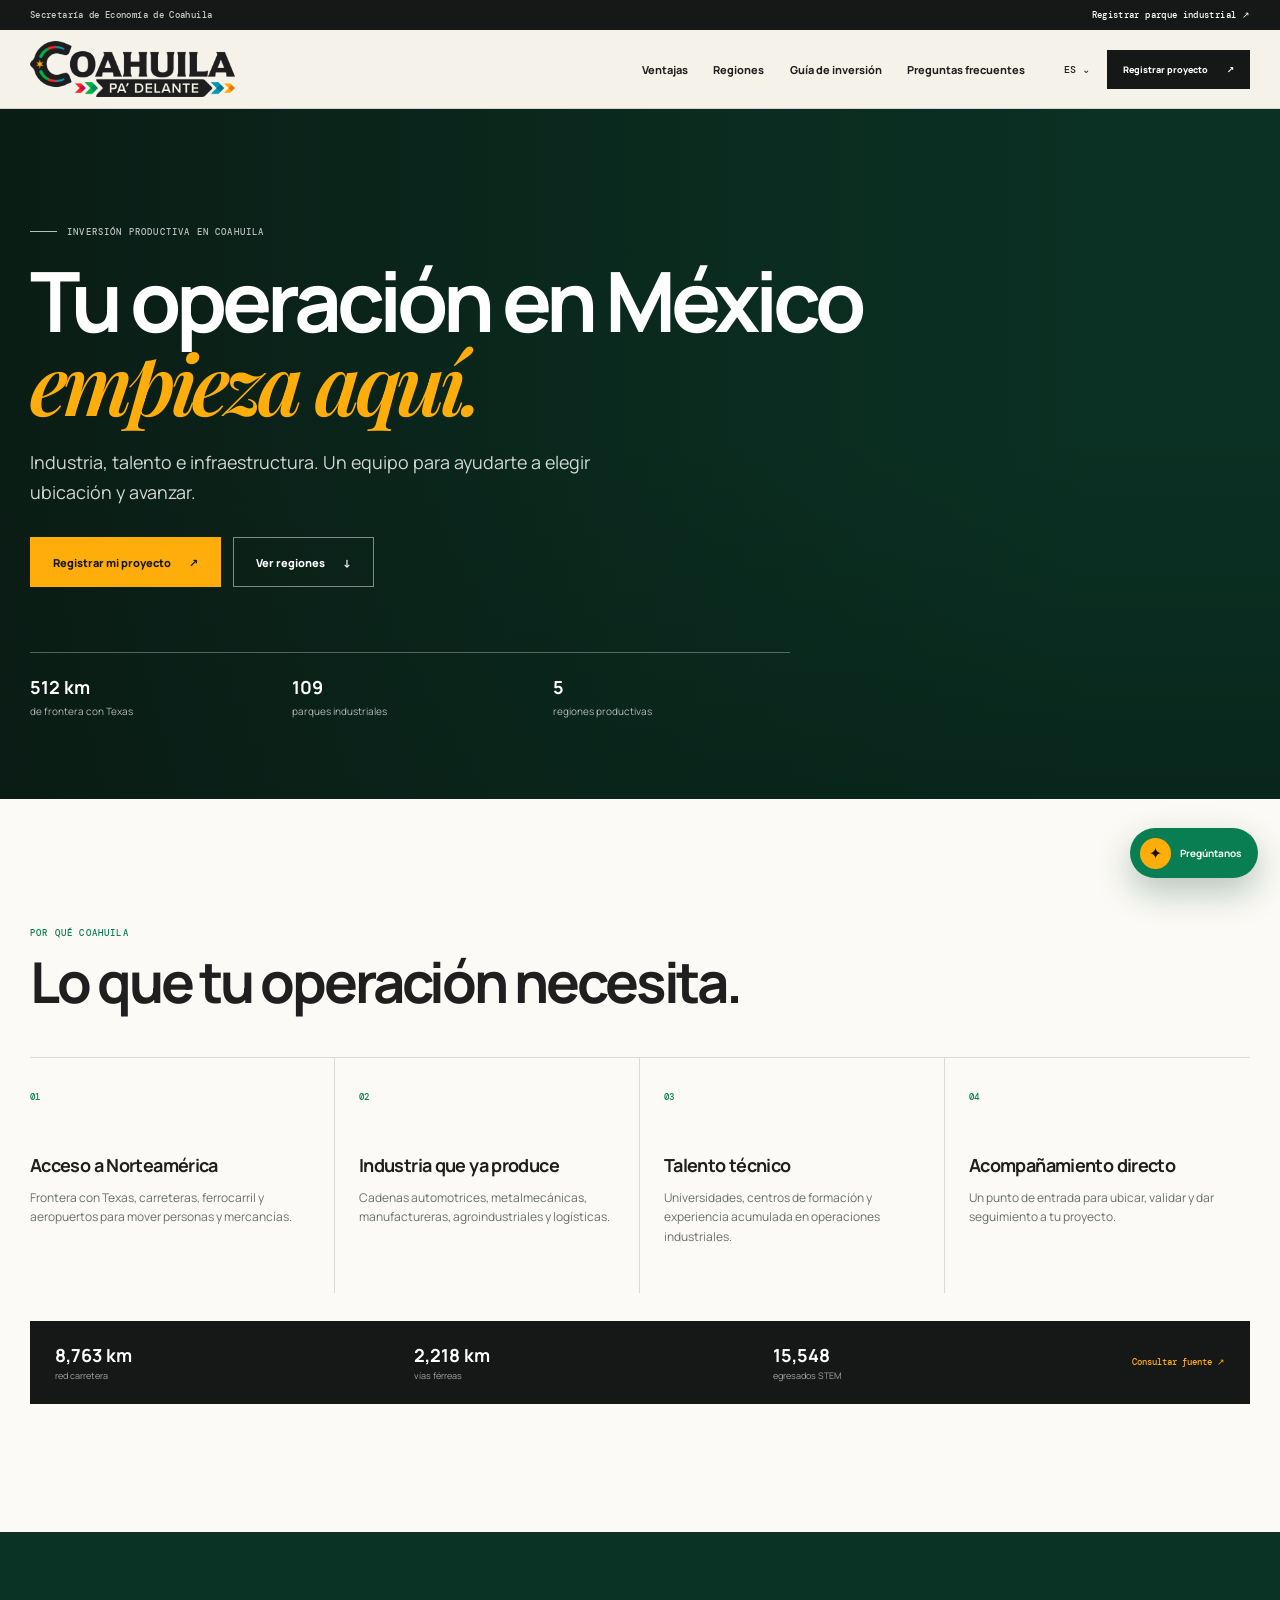
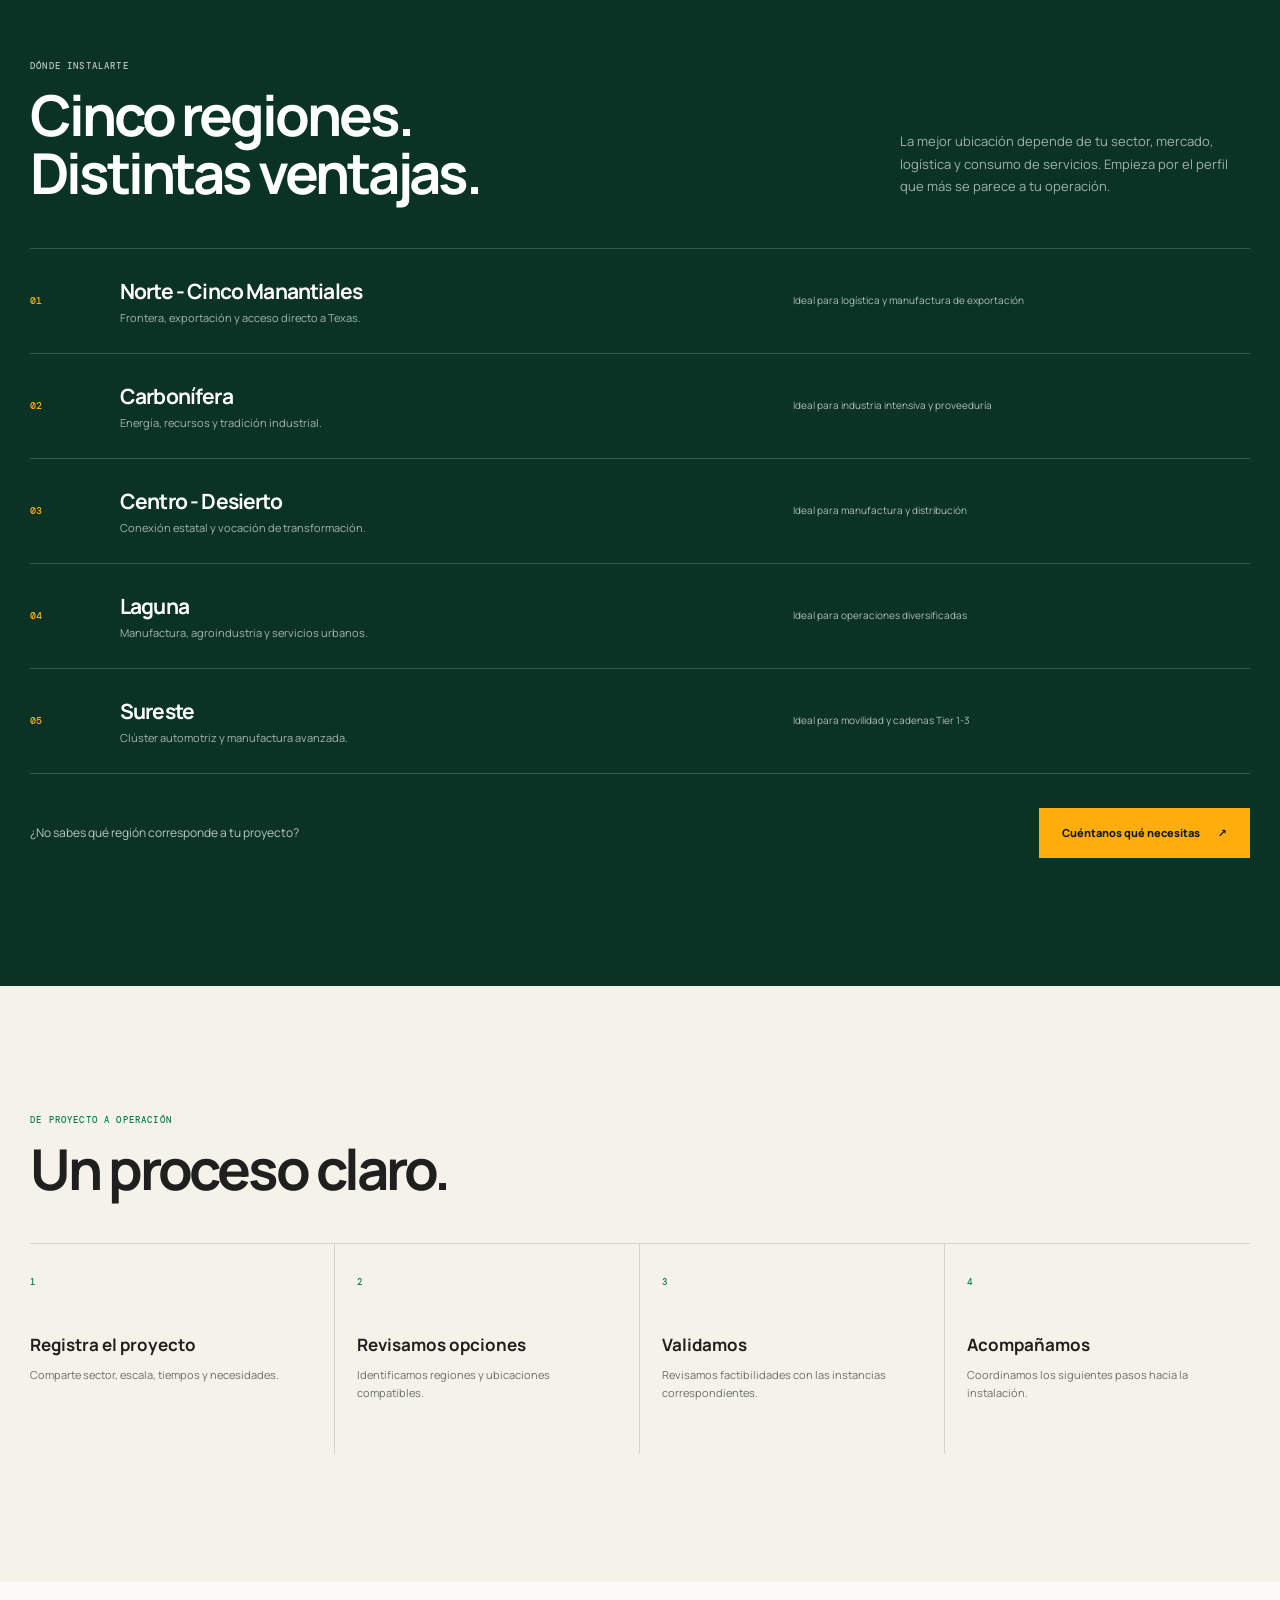
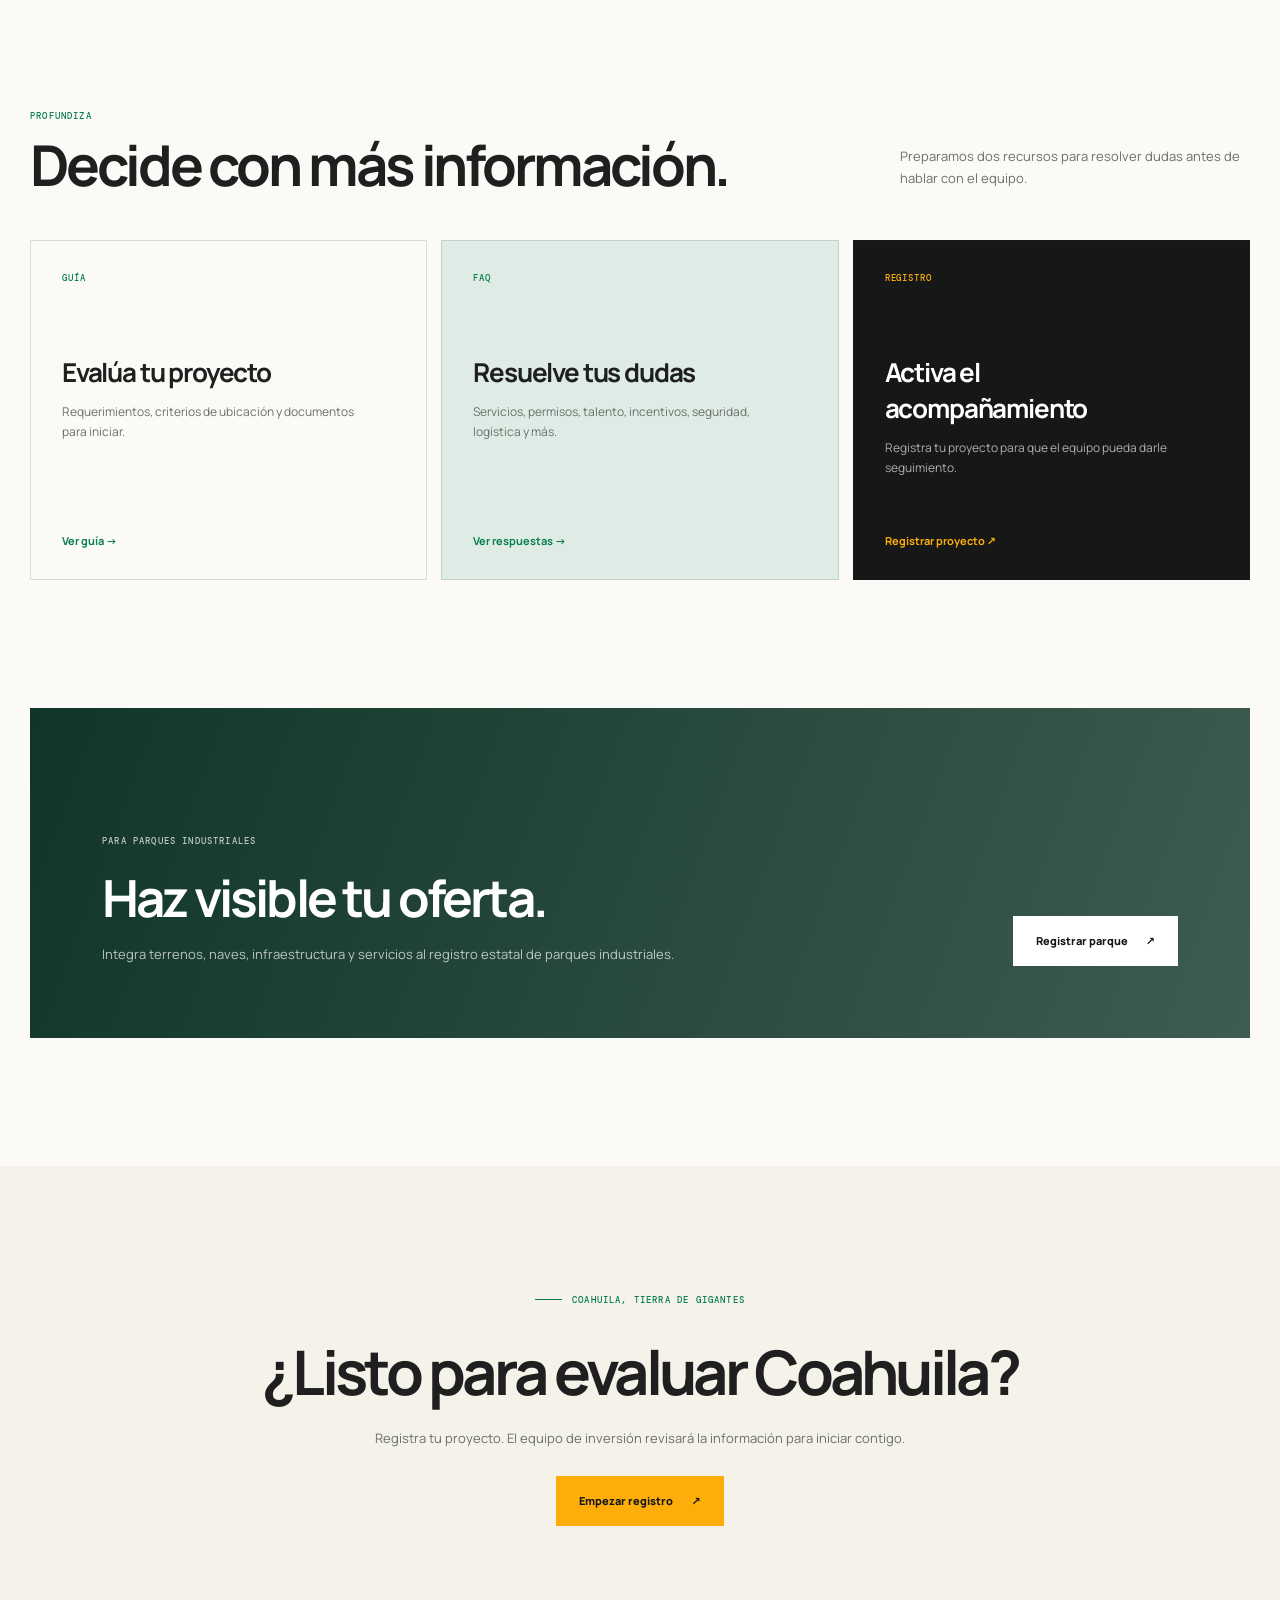
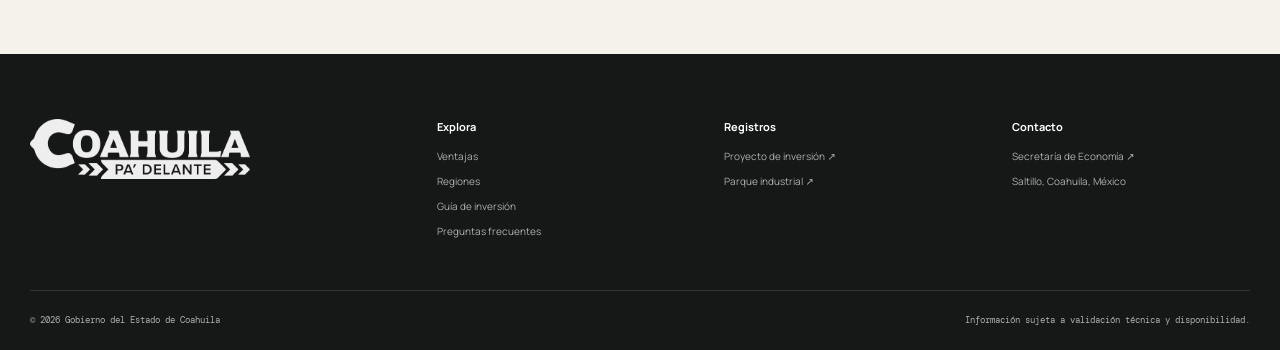
==== commit 3953431a: "Refine investment site and add decision resources" ====
--- a/index.html
+++ b/index.html
@@ -3,182 +3,177 @@
   <head>
     <meta charset="utf-8" />
     <meta name="viewport" content="width=device-width, initial-scale=1" />
-    <meta name="description" content="Coahuila: la plataforma industrial para construir, operar y crecer en Norteamérica." />
-    <meta name="theme-color" content="#09261d" />
-    <title>Coahuila | Tierra de Gigantes</title>
+    <meta name="description" content="Instala o expande tu empresa en Coahuila. Encuentra ubicación, talento, infraestructura y acompañamiento para operar en México." />
+    <meta name="theme-color" content="#f5f2ea" />
+    <meta property="og:title" content="Invierte en Coahuila" />
+    <meta property="og:description" content="Tu operación en México empieza aquí." />
+    <title>Invierte en Coahuila | Tierra de Gigantes</title>
+    <link rel="icon" type="image/png" href="./assets/favicon.png" />
+    <link rel="apple-touch-icon" href="./assets/favicon.png" />
     <link rel="preconnect" href="https://fonts.googleapis.com" />
     <link rel="preconnect" href="https://fonts.gstatic.com" crossorigin />
-    <link href="https://fonts.googleapis.com/css2?family=DM+Mono:wght@400;500&family=Manrope:wght@400;500;600;700;800&family=Playfair+Display:ital,wght@0,600;0,700;1,600&display=swap" rel="stylesheet" />
+    <link href="https://fonts.googleapis.com/css2?family=DM+Mono:wght@400;500&family=Manrope:wght@400;500;600;700;800&family=Playfair+Display:ital,wght@0,600;1,600&display=swap" rel="stylesheet" />
     <link rel="stylesheet" href="./styles.css" />
   </head>
   <body>
     <a class="skip-link" href="#contenido">Ir al contenido</a>
-
     <header class="site-header" id="inicio">
-      <div class="top-line"></div>
-      <div class="nav-shell">
-        <a class="brand" href="#inicio" aria-label="Coahuila, Tierra de Gigantes">
-          <span class="brand-mark" aria-hidden="true"><i></i><i></i><i></i></span>
-          <span class="brand-name">COAHUILA<small>Tierra de Gigantes</small></span>
+      <div class="utility-bar">
+        <div class="shell utility-inner">
+          <span>Secretaría de Economía de Coahuila</span>
+          <a href="https://registro.superleads.mx/suma/parques_industriales" target="_blank" rel="noreferrer">Registrar parque industrial ↗</a>
+        </div>
+      </div>
+      <div class="nav-shell shell">
+        <a class="official-brand" href="./index.html" aria-label="Coahuila Pa' Delante, inicio">
+          <img src="./assets/logo-coahuila-oficial.png" alt="Coahuila Pa' Delante" />
         </a>
-
-        <nav class="main-nav" aria-label="Navegación principal">
-          <a href="#por-que">Por qué Coahuila</a>
+        <nav class="main-nav" id="main-nav" aria-label="Navegación principal">
+          <a href="#ventajas">Ventajas</a>
           <a href="#regiones">Regiones</a>
-          <a href="#ruta">De 0 a operando</a>
-          <a href="#sectores">Sectores</a>
+          <a href="./guia-de-inversion.html">Guía de inversión</a>
+          <a href="./preguntas-frecuentes.html">Preguntas frecuentes</a>
         </nav>
-
         <div class="nav-actions">
           <div class="language-wrap">
-            <button class="language-button" id="language-button" type="button" aria-expanded="false" aria-controls="language-menu">
-              <span>ES</span><span aria-hidden="true">⌄</span>
-            </button>
+            <button class="language-button" id="language-button" type="button" aria-expanded="false" aria-controls="language-menu">ES <span>⌄</span></button>
             <div class="language-menu" id="language-menu" hidden>
-              <button type="button" class="active" data-language="Español">Español <span>Disponible</span></button>
-              <button type="button" data-language="English">English <span>Próximamente</span></button>
-              <button type="button" data-language="Deutsch">Deutsch <span>Próximamente</span></button>
+              <button class="active" type="button">Español <small>Disponible</small></button>
+              <button type="button" data-coming-soon="English">English <small>Próximamente</small></button>
+              <button type="button" data-coming-soon="Deutsch">Deutsch <small>Próximamente</small></button>
             </div>
           </div>
-          <a class="button button-small button-dark" href="#consulta">Hablar con un asesor <span aria-hidden="true">↗</span></a>
-          <button class="menu-button" type="button" id="menu-button" aria-label="Abrir menú" aria-expanded="false"><span></span><span></span></button>
+          <a class="button button-dark button-nav" href="https://registro.superleads.mx/suma/registro_inversionista" target="_blank" rel="noreferrer">Registrar proyecto <span>↗</span></a>
+          <button class="menu-button" id="menu-button" type="button" aria-label="Abrir menú" aria-expanded="false"><span></span><span></span></button>
         </div>
       </div>
     </header>
 
     <main id="contenido">
-      <section class="hero" aria-labelledby="hero-title">
-        <div class="hero-image" role="img" aria-label="Operación industrial y paisaje de Coahuila"></div>
-        <div class="hero-shade"></div>
-        <div class="hero-grid"></div>
-        <div class="hero-content shell reveal">
-          <p class="eyebrow light"><span></span> Plataforma industrial de Norteamérica</p>
-          <h1 id="hero-title">Construye con certeza.<br /><em>Crece con impulso.</em></h1>
-          <p class="hero-copy">Coahuila conecta capacidad industrial, talento y acompañamiento para que tu siguiente operación en Norteamérica empiece fuerte.</p>
+      <section class="hero-simple">
+        <div class="hero-photo" role="img" aria-label="Industria en operación"></div>
+        <div class="hero-overlay"></div>
+        <div class="shell hero-simple-content reveal">
+          <p class="eyebrow light"><span></span> Inversión productiva en Coahuila</p>
+          <h1>Tu operación en México<br /><em>empieza aquí.</em></h1>
+          <p>Industria, talento e infraestructura. Un equipo para ayudarte a elegir ubicación y avanzar.</p>
           <div class="hero-actions">
-            <a class="button button-primary" href="#selector">Planear mi operación <span aria-hidden="true">→</span></a>
-            <a class="text-link light" href="#por-que">Conocer Coahuila <span aria-hidden="true">↓</span></a>
+            <a class="button button-primary" href="https://registro.superleads.mx/suma/registro_inversionista" target="_blank" rel="noreferrer">Registrar mi proyecto <span>↗</span></a>
+            <a class="button button-ghost" href="#regiones">Ver regiones <span>↓</span></a>
           </div>
-        </div>
-        <div class="hero-foot shell">
-          <div class="scroll-cue"><span></span> Desliza para explorar</div>
-          <p>COAHUILA, MÉXICO <b>·</b> NORTEAMÉRICA</p>
-        </div>
-      </section>
-
-      <section class="proof section" aria-labelledby="proof-title">
-        <div class="shell">
-          <div class="section-kicker reveal"><span>01</span><p>La decisión empieza con evidencia</p></div>
-          <div class="proof-heading reveal">
-            <h2 id="proof-title">Una plataforma hecha para <em>ejecutar.</em></h2>
-            <p>Las decisiones de ubicación necesitan más que una buena historia. Necesitan capacidad, escala y datos que se puedan comprobar.</p>
-          </div>
-          <div class="metrics-grid reveal" aria-label="Indicadores clave de Coahuila">
-            <article class="metric-card"><strong>109</strong><span>parques industriales</span><small>Ficha federal · 2024</small></article>
-            <article class="metric-card"><strong>8,763 <i>km</i></strong><span>de red carretera</span><small>Ficha federal · 2022</small></article>
-            <article class="metric-card"><strong>15,548</strong><span>egresados STEM</span><small>ANUIES · ciclo 2023–2024</small></article>
-            <article class="metric-card"><strong>2,218 <i>km</i></strong><span>de vías férreas</span><small>Ficha federal · 2021</small></article>
-          </div>
-          <a class="source-link reveal" href="https://ventanillaunica.economia.gob.mx/media/20250615_2T25%20Coahuila.pdf" target="_blank" rel="noreferrer">Ver ficha y fuentes <span aria-hidden="true">↗</span></a>
-        </div>
-      </section>
-
-      <section class="system section section-dark" id="por-que" aria-labelledby="system-title">
-        <div class="orb orb-one"></div><div class="orb orb-two"></div>
-        <div class="shell system-layout">
-          <div class="system-intro reveal">
-            <div class="section-kicker light"><span>02</span><p>Por qué Coahuila</p></div>
-            <h2 id="system-title">La ventaja no es un activo.<br />Es cómo <em>todo se conecta.</em></h2>
-            <p>Ubicación, proveedores, talento, infraestructura y una ruta institucional coordinada. Cuando estas piezas trabajan juntas, una inversión puede avanzar con más visibilidad y menos fricción.</p>
-            <a class="text-link light" href="#ruta">Conoce la ruta de instalación <span aria-hidden="true">→</span></a>
-          </div>
-          <div class="system-map reveal" aria-label="Sistema de ventajas conectadas">
-            <div class="map-center"><span>OPERAR<br />MEJOR</span></div>
-            <button class="map-node node-one" type="button" data-node="industria"><b>01</b><span>Industria<br />instalada</span></button>
-            <button class="map-node node-two" type="button" data-node="talento"><b>02</b><span>Talento<br />especializado</span></button>
-            <button class="map-node node-three" type="button" data-node="logistica"><b>03</b><span>Logística y<br />conectividad</span></button>
-            <button class="map-node node-four" type="button" data-node="acompanamiento"><b>04</b><span>Acompañamiento<br />de inversión</span></button>
-            <p class="node-detail" id="node-detail" aria-live="polite">Selecciona un elemento para conocer cómo respalda tu operación.</p>
+          <div class="hero-proof" aria-label="Datos destacados">
+            <span><strong>512 km</strong> de frontera con Texas</span>
+            <span><strong>109</strong> parques industriales</span>
+            <span><strong>5</strong> regiones productivas</span>
           </div>
         </div>
       </section>
 
-      <section class="regions section" id="regiones" aria-labelledby="regions-title">
+      <section class="section value-section" id="ventajas" aria-labelledby="value-title">
         <div class="shell">
-          <div class="regions-heading reveal">
-            <div><div class="section-kicker"><span>03</span><p>Encuentra tu ubicación</p></div><h2 id="regions-title">Un estado. Cinco formas de <em>avanzar.</em></h2></div>
-            <p>Elige una región por la lógica de tu operación: cadena de suministro, mercado, talento y requerimientos técnicos.</p>
+          <div class="section-heading compact reveal">
+            <p class="section-label">Por qué Coahuila</p>
+            <h2 id="value-title">Lo que tu operación necesita.</h2>
           </div>
-          <div class="region-grid reveal">
-            <article class="region-card region-norte"><div class="region-image"></div><div class="region-content"><span>01 / Frontera</span><h3>Norte · Cinco Manantiales</h3><p>Acceso estratégico a Estados Unidos y operaciones de comercio exterior.</p><button type="button" class="region-link" data-region="Norte · Cinco Manantiales">Explorar región <b>→</b></button></div></article>
-            <article class="region-card region-carbonifera"><div class="region-image"></div><div class="region-content"><span>02 / Recursos</span><h3>Carbonífera</h3><p>Capacidad industrial, energía y vocación productiva histórica.</p><button type="button" class="region-link" data-region="Carbonífera">Explorar región <b>→</b></button></div></article>
-            <article class="region-card region-centro"><div class="region-image"></div><div class="region-content"><span>03 / Conexión</span><h3>Centro · Desierto</h3><p>Ubicación central y condiciones para industria, transformación y logística.</p><button type="button" class="region-link" data-region="Centro · Desierto">Explorar región <b>→</b></button></div></article>
-            <article class="region-card region-laguna"><div class="region-image"></div><div class="region-content"><span>04 / Diversificación</span><h3>Laguna</h3><p>Manufactura, agroindustria, servicios y una ciudad con escala regional.</p><button type="button" class="region-link" data-region="Laguna">Explorar región <b>→</b></button></div></article>
-            <article class="region-card region-sureste"><div class="region-image"></div><div class="region-content"><span>05 / Clúster</span><h3>Sureste</h3><p>Manufactura avanzada y conexión con una de las zonas industriales más dinámicas del norte.</p><button type="button" class="region-link" data-region="Sureste">Explorar región <b>→</b></button></div></article>
+          <div class="value-grid reveal">
+            <article><span>01</span><h3>Acceso a Norteamérica</h3><p>Frontera con Texas, carreteras, ferrocarril y aeropuertos para mover personas y mercancías.</p></article>
+            <article><span>02</span><h3>Industria que ya produce</h3><p>Cadenas automotrices, metalmecánicas, manufactureras, agroindustriales y logísticas.</p></article>
+            <article><span>03</span><h3>Talento técnico</h3><p>Universidades, centros de formación y experiencia acumulada en operaciones industriales.</p></article>
+            <article><span>04</span><h3>Acompañamiento directo</h3><p>Un punto de entrada para ubicar, validar y dar seguimiento a tu proyecto.</p></article>
+          </div>
+          <div class="numbers-bar reveal">
+            <article><strong>8,763 km</strong><span>red carretera</span></article>
+            <article><strong>2,218 km</strong><span>vías férreas</span></article>
+            <article><strong>15,548</strong><span>egresados STEM</span></article>
+            <a href="https://ventanillaunica.economia.gob.mx/media/20250615_2T25%20Coahuila.pdf" target="_blank" rel="noreferrer">Consultar fuente ↗</a>
           </div>
         </div>
       </section>
 
-      <section class="selector section section-warm" id="selector" aria-labelledby="selector-title">
-        <div class="shell selector-layout">
-          <div class="selector-copy reveal">
-            <div class="section-kicker"><span>04</span><p>Selector de sitio</p></div>
-            <h2 id="selector-title">Tu operación no es genérica.<br /><em>Tu búsqueda tampoco.</em></h2>
-            <p>Cuéntanos lo esencial. Con esa información, nuestro equipo puede iniciar una conversación útil sobre regiones, necesidades y siguientes validaciones.</p>
-            <div class="selector-note"><span>✦</span><p>Este diagnóstico es preliminar y confidencial. La selección definitiva requiere validación técnica y de factibilidades.</p></div>
+      <section class="section regions-section" id="regiones" aria-labelledby="regions-title">
+        <div class="shell">
+          <div class="section-heading split reveal">
+            <div><p class="section-label light">Dónde instalarte</p><h2 id="regions-title">Cinco regiones.<br />Distintas ventajas.</h2></div>
+            <p>La mejor ubicación depende de tu sector, mercado, logística y consumo de servicios. Empieza por el perfil que más se parece a tu operación.</p>
           </div>
-          <form class="selector-form reveal" id="selector-form">
-            <div class="form-progress"><span class="active">01</span><i></i><span>02</span><i></i><span>03</span><small id="form-step-label">Tu operación</small></div>
-            <div class="form-step active" data-step="1">
-              <label>¿En qué industria opera tu empresa?<select name="sector" required><option value="" selected disabled>Selecciona una opción</option><option>Automotriz y movilidad</option><option>Manufactura avanzada</option><option>Metalmecánica y maquinaria</option><option>Logística y distribución</option><option>Agroindustria</option><option>Energía y tecnologías limpias</option><option>Otra</option></select></label>
-              <label>¿Qué tipo de proyecto estás considerando?<select name="project" required><option value="" selected disabled>Selecciona una opción</option><option>Nueva planta</option><option>Expansión de operación</option><option>Centro de distribución</option><option>Oficina / servicios corporativos</option><option>Exploración inicial</option></select></label>
-              <button class="button button-dark form-next" type="button">Continuar <span>→</span></button>
-            </div>
-            <div class="form-step" data-step="2">
-              <label>¿Cuántos empleos estimas generar?<select name="jobs" required><option value="" selected disabled>Selecciona un rango</option><option>1–50</option><option>51–250</option><option>251–1,000</option><option>Más de 1,000</option><option>Aún por definir</option></select></label>
-              <label>¿En qué horizonte buscas iniciar?<select name="timeline" required><option value="" selected disabled>Selecciona un horizonte</option><option>Menos de 6 meses</option><option>6–12 meses</option><option>12–24 meses</option><option>Más de 24 meses</option></select></label>
-              <div class="form-buttons"><button class="back-button" type="button">← Volver</button><button class="button button-dark form-next" type="button">Continuar <span>→</span></button></div>
-            </div>
-            <div class="form-step" data-step="3">
-              <label>¿Cómo podemos contactarte?<input name="email" type="email" placeholder="tu@empresa.com" required /></label>
-              <label class="check-label"><input type="checkbox" required /><span>Autorizo que el equipo de inversión me contacte para dar seguimiento a esta solicitud.</span></label>
-              <div class="form-buttons"><button class="back-button" type="button">← Volver</button><button class="button button-primary form-submit" type="submit">Recibir mi siguiente paso <span>→</span></button></div>
-            </div>
-            <div class="form-success" hidden><span>✓</span><h3>Tu proyecto ya tiene un punto de partida.</h3><p>Prepararemos una conversación enfocada en tu operación. Un asesor te contactará de forma confidencial.</p><button type="button" class="text-link" id="restart-form">Iniciar otro diagnóstico</button></div>
-          </form>
+          <div class="region-list reveal">
+            <article><span>01</span><div><h3>Norte - Cinco Manantiales</h3><p>Frontera, exportación y acceso directo a Texas.</p></div><small>Ideal para logística y manufactura de exportación</small></article>
+            <article><span>02</span><div><h3>Carbonífera</h3><p>Energía, recursos y tradición industrial.</p></div><small>Ideal para industria intensiva y proveeduría</small></article>
+            <article><span>03</span><div><h3>Centro - Desierto</h3><p>Conexión estatal y vocación de transformación.</p></div><small>Ideal para manufactura y distribución</small></article>
+            <article><span>04</span><div><h3>Laguna</h3><p>Manufactura, agroindustria y servicios urbanos.</p></div><small>Ideal para operaciones diversificadas</small></article>
+            <article><span>05</span><div><h3>Sureste</h3><p>Clúster automotriz y manufactura avanzada.</p></div><small>Ideal para movilidad y cadenas Tier 1-3</small></article>
+          </div>
+          <div class="regions-cta reveal">
+            <p>¿No sabes qué región corresponde a tu proyecto?</p>
+            <a class="button button-primary" href="https://registro.superleads.mx/suma/registro_inversionista" target="_blank" rel="noreferrer">Cuéntanos qué necesitas <span>↗</span></a>
+          </div>
         </div>
       </section>
 
-      <section class="route section" id="ruta" aria-labelledby="route-title">
+      <section class="section process-section" aria-labelledby="process-title">
         <div class="shell">
-          <div class="route-top reveal"><div><div class="section-kicker"><span>05</span><p>De 0 a operando</p></div><h2 id="route-title">No entregamos una lista de trámites.<br /><em>Construimos una ruta.</em></h2></div><p>Un proyecto de inversión avanza mejor cuando cada paso tiene una pregunta clara, un entregable y una conversación con quien puede moverlo.</p></div>
-          <ol class="route-grid reveal">
-            <li><span>01</span><h3>Entendemos tu operación</h3><p>Definimos requerimientos, horizonte y criterios de decisión.</p></li>
-            <li><span>02</span><h3>Identificamos opciones</h3><p>Contrastamos regiones, parques y condiciones preliminares.</p></li>
-            <li><span>03</span><h3>Validamos factibilidades</h3><p>Coordinamos la revisión técnica según las necesidades del proyecto.</p></li>
-            <li><span>04</span><h3>Conectamos el ecosistema</h3><p>Acercamos talento, proveedores y actores relevantes para la instalación.</p></li>
-            <li><span>05</span><h3>Acompañamos el inicio</h3><p>Mantenemos una conversación activa para convertir el plan en operación.</p></li>
+          <div class="section-heading compact reveal"><p class="section-label">De proyecto a operación</p><h2 id="process-title">Un proceso claro.</h2></div>
+          <ol class="process-grid reveal">
+            <li><span>1</span><h3>Registra el proyecto</h3><p>Comparte sector, escala, tiempos y necesidades.</p></li>
+            <li><span>2</span><h3>Revisamos opciones</h3><p>Identificamos regiones y ubicaciones compatibles.</p></li>
+            <li><span>3</span><h3>Validamos</h3><p>Revisamos factibilidades con las instancias correspondientes.</p></li>
+            <li><span>4</span><h3>Acompañamos</h3><p>Coordinamos los siguientes pasos hacia la instalación.</p></li>
           </ol>
         </div>
       </section>
 
-      <section class="sectors section section-dark" id="sectores" aria-labelledby="sectors-title">
-        <div class="shell sectors-layout">
-          <div class="sectors-image reveal"></div>
-          <div class="sectors-copy reveal"><div class="section-kicker light"><span>06</span><p>Ecosistemas industriales</p></div><h2 id="sectors-title">Las empresas crecen mejor donde la capacidad ya <em>se mueve.</em></h2><p>Coahuila reúne cadenas productivas, empresas, conocimiento técnico y una cultura de manufactura que se construye todos los días.</p><div class="sector-list"><span>Automotriz y movilidad</span><span>Manufactura avanzada</span><span>Metalmecánica y maquinaria</span><span>Logística y distribución</span><span>Agroindustria</span><span>Energía y tecnologías limpias</span></div><a class="text-link light" href="#consulta">Hablemos de tu sector <span aria-hidden="true">→</span></a></div>
+      <section class="section decision-section" aria-labelledby="decision-title">
+        <div class="shell">
+          <div class="section-heading split reveal">
+            <div><p class="section-label">Profundiza</p><h2 id="decision-title">Decide con más información.</h2></div>
+            <p>Preparamos dos recursos para resolver dudas antes de hablar con el equipo.</p>
+          </div>
+          <div class="decision-grid reveal">
+            <a class="decision-card guide-card" href="./guia-de-inversion.html"><span>Guía</span><h3>Evalúa tu proyecto</h3><p>Requerimientos, criterios de ubicación y documentos para iniciar.</p><b>Ver guía →</b></a>
+            <a class="decision-card faq-card" href="./preguntas-frecuentes.html"><span>FAQ</span><h3>Resuelve tus dudas</h3><p>Servicios, permisos, talento, incentivos, seguridad, logística y más.</p><b>Ver respuestas →</b></a>
+            <a class="decision-card register-card" href="https://registro.superleads.mx/suma/registro_inversionista" target="_blank" rel="noreferrer"><span>Registro</span><h3>Activa el acompañamiento</h3><p>Registra tu proyecto para que el equipo pueda darle seguimiento.</p><b>Registrar proyecto ↗</b></a>
+          </div>
         </div>
       </section>
 
-      <section class="consultation section" id="consulta" aria-labelledby="consultation-title">
-        <div class="shell consultation-card reveal">
-          <div class="consultation-grid"></div>
-          <div><p class="eyebrow"><span></span> Conversación confidencial</p><h2 id="consultation-title">Dinos qué quieres construir.<br /><em>Te ayudamos a encontrar la ruta.</em></h2></div>
-          <div class="consultation-action"><p>Una buena conversación inicial puede ahorrar semanas de exploración. Empecemos por lo que tu operación realmente necesita.</p><a class="button button-primary" href="mailto:inversion@coahuila.gob.mx?subject=Consulta%20de%20inversi%C3%B3n%20en%20Coahuila">Hablar con el equipo <span aria-hidden="true">→</span></a></div>
+      <section class="section park-section">
+        <div class="shell park-card reveal">
+          <div><p class="section-label light">Para parques industriales</p><h2>Haz visible tu oferta.</h2><p>Integra terrenos, naves, infraestructura y servicios al registro estatal de parques industriales.</p></div>
+          <a class="button button-light" href="https://registro.superleads.mx/suma/parques_industriales" target="_blank" rel="noreferrer">Registrar parque <span>↗</span></a>
+        </div>
+      </section>
+
+      <section class="section final-cta">
+        <div class="shell final-cta-inner reveal">
+          <p class="eyebrow"><span></span> Coahuila, Tierra de Gigantes</p>
+          <h2>¿Listo para evaluar Coahuila?</h2>
+          <p>Registra tu proyecto. El equipo de inversión revisará la información para iniciar contigo.</p>
+          <a class="button button-primary" href="https://registro.superleads.mx/suma/registro_inversionista" target="_blank" rel="noreferrer">Empezar registro <span>↗</span></a>
         </div>
       </section>
     </main>
 
-    <footer class="site-footer"><div class="shell footer-row"><a class="brand brand-footer" href="#inicio"><span class="brand-mark" aria-hidden="true"><i></i><i></i><i></i></span><span class="brand-name">COAHUILA<small>Tierra de Gigantes</small></span></a><p>Una plataforma para construir, operar y crecer en Norteamérica.</p><p class="footer-meta">© <span id="year"></span> · Coahuila, México</p></div></footer>
+    <footer class="site-footer">
+      <div class="shell footer-main">
+        <img src="./assets/logo-coahuila-oficial.png" alt="Coahuila Pa' Delante" />
+        <div><strong>Explora</strong><a href="#ventajas">Ventajas</a><a href="#regiones">Regiones</a><a href="./guia-de-inversion.html">Guía de inversión</a><a href="./preguntas-frecuentes.html">Preguntas frecuentes</a></div>
+        <div><strong>Registros</strong><a href="https://registro.superleads.mx/suma/registro_inversionista" target="_blank" rel="noreferrer">Proyecto de inversión ↗</a><a href="https://registro.superleads.mx/suma/parques_industriales" target="_blank" rel="noreferrer">Parque industrial ↗</a></div>
+        <div><strong>Contacto</strong><a href="https://www.seccoahuila.gob.mx/" target="_blank" rel="noreferrer">Secretaría de Economía ↗</a><span>Saltillo, Coahuila, México</span></div>
+      </div>
+      <div class="shell footer-bottom"><span>© <span id="year"></span> Gobierno del Estado de Coahuila</span><span>Información sujeta a validación técnica y disponibilidad.</span></div>
+    </footer>
+
+    <div id="suma-ai-widget-root" class="chat-widget" data-integration="pending">
+      <section class="chat-panel" id="chat-panel" hidden aria-label="Asistente de inversión">
+        <header><div><small>Asistente de inversión</small><strong>¿Qué necesitas saber?</strong></div><button id="chat-close" type="button" aria-label="Cerrar asistente">×</button></header>
+        <p>La conexión con IA está preparada. Mientras tanto, puedes consultar:</p>
+        <a href="./preguntas-frecuentes.html">Preguntas frecuentes →</a>
+        <a href="./guia-de-inversion.html">Guía de inversión →</a>
+        <a href="https://registro.superleads.mx/suma/registro_inversionista" target="_blank" rel="noreferrer">Registrar proyecto ↗</a>
+        <div id="suma-ai-widget-mount"></div>
+      </section>
+      <button class="chat-launcher" id="chat-launcher" type="button" aria-expanded="false" aria-controls="chat-panel"><span>✦</span><b>Pregúntanos</b></button>
+    </div>
     <div class="toast" id="toast" role="status" aria-live="polite"></div>
     <script src="./app.js"></script>
   </body>
--- a/styles.css
+++ b/styles.css
@@ -1,64 +1,161 @@
 :root {
-  --ink: #102019;
-  --green: #0e3829;
-  --forest: #09261d;
-  --green-bright: #2d8c5f;
-  --lime: #d9e55b;
-  --sand: #eee7d9;
-  --paper: #f9f7f1;
-  --clay: #d96240;
-  --muted: #657068;
-  --line: rgba(16, 32, 25, .14);
+  --ink: #1f1f1f;
+  --black: #161817;
+  --green: #087e52;
+  --green-dark: #0b3325;
+  --green-soft: #dfece5;
+  --red: #ff2c2c;
+  --cyan: #079fbb;
+  --gold: #ffad0b;
+  --cream: #f5f2ea;
+  --paper: #fbfaf6;
+  --white: #fff;
+  --muted: #68706b;
+  --line: rgba(31,31,31,.14);
+  --sans: "Manrope", system-ui, sans-serif;
   --serif: "Playfair Display", Georgia, serif;
-  --sans: "Manrope", Arial, sans-serif;
   --mono: "DM Mono", monospace;
-  --shell: min(1240px, calc(100% - 48px));
+  --shell: min(1220px, calc(100% - 48px));
   --ease: cubic-bezier(.2,.72,.19,1);
 }
 
 * { box-sizing: border-box; }
-html { scroll-behavior: smooth; scroll-padding-top: 92px; }
-body { margin: 0; font-family: var(--sans); background: var(--paper); color: var(--ink); -webkit-font-smoothing: antialiased; }
+html { scroll-behavior: smooth; scroll-padding-top: 110px; }
+body { margin: 0; color: var(--ink); background: var(--paper); font-family: var(--sans); -webkit-font-smoothing: antialiased; }
+body.menu-open { overflow: hidden; }
+a { color: inherit; text-decoration: none; }
 button, input, select { font: inherit; }
 button { cursor: pointer; }
-a { color: inherit; text-decoration: none; }
-img { max-width: 100%; }
-.shell { width: var(--shell); margin: 0 auto; }
-.skip-link { position: fixed; left: 16px; top: -70px; z-index: 100; background: var(--lime); color: var(--forest); padding: 12px 16px; font-weight: 800; transition: top .2s; }
+img { display: block; max-width: 100%; }
+.shell { width: var(--shell); margin-inline: auto; }
+.skip-link { position: fixed; top: -70px; left: 16px; z-index: 200; padding: 12px 16px; background: var(--gold); color: var(--black); font-weight: 800; transition: top .2s; }
 .skip-link:focus { top: 16px; }
 
-.site-header { position: absolute; top: 0; left: 0; width: 100%; z-index: 20; color: #fff; transition: background .3s var(--ease), box-shadow .3s var(--ease), color .3s var(--ease); }
-.site-header.is-fixed { position: fixed; background: rgba(249,247,241,.94); color: var(--ink); box-shadow: 0 4px 26px rgba(6,25,18,.1); backdrop-filter: blur(16px); }
-.top-line { height: 3px; background: linear-gradient(90deg, var(--lime), #56b97a 45%, #e3ab56); }
-.nav-shell { width: var(--shell); min-height: 88px; margin: auto; display: flex; align-items: center; justify-content: space-between; gap: 28px; }
-.brand { display: inline-flex; align-items: center; gap: 11px; flex: none; }
-.brand-mark { width: 31px; height: 31px; display: inline-flex; align-items: flex-end; gap: 3px; }
-.brand-mark i { display: block; width: 7px; background: currentColor; transform: skewY(-22deg); }
-.brand-mark i:nth-child(1) { height: 15px; opacity: .66; }.brand-mark i:nth-child(2) { height: 24px; }.brand-mark i:nth-child(3) { height: 31px; opacity: .8; }
-.brand-name { font-weight: 800; font-size: 15px; letter-spacing: .13em; line-height: .9; }.brand-name small { display: block; margin-top: 7px; font: 500 8px var(--mono); letter-spacing: .12em; text-transform: uppercase; }
-.main-nav { display: flex; gap: clamp(14px,2vw,32px); margin-left: auto; }.main-nav a { font-size: 12px; font-weight: 700; letter-spacing: .02em; opacity: .88; transition: opacity .2s; }.main-nav a:hover { opacity: 1; }
-.nav-actions { display: flex; align-items: center; gap: 14px; }.language-wrap { position: relative; }.language-button { border: 0; color: inherit; background: transparent; padding: 8px; font: 500 11px var(--mono); letter-spacing: .1em; }.language-menu { position: absolute; top: calc(100% + 12px); right: 0; padding: 7px; width: 220px; background: #fff; color: var(--ink); box-shadow: 0 18px 44px rgba(0,0,0,.16); border-radius: 8px; }.language-menu button { display: flex; width: 100%; padding: 11px; align-items: center; justify-content: space-between; color: var(--ink); text-align: left; font-size: 13px; border: 0; border-radius: 4px; background: transparent; }.language-menu button:hover { background: #f1eee6; }.language-menu button.active { font-weight: 800; }.language-menu span { color: var(--muted); font-size: 10px; }
-.button { border: 1px solid transparent; display: inline-flex; align-items: center; justify-content: center; gap: 19px; min-height: 53px; padding: 0 23px; font-size: 12px; font-weight: 800; letter-spacing: .01em; transition: transform .22s var(--ease), background .22s var(--ease), color .22s var(--ease), box-shadow .22s var(--ease); }.button:hover { transform: translateY(-3px); }.button-small { min-height: 38px; padding: 0 15px; gap: 11px; font-size: 10px; }.button-dark { color: #fff; background: var(--forest); }.button-dark:hover { box-shadow: 0 12px 20px rgba(5,32,22,.25); }.button-primary { color: var(--forest); background: var(--lime); }.button-primary:hover { background: #ecf47c; box-shadow: 0 12px 20px rgba(218,229,91,.2); }
-.menu-button { display: none; width: 40px; height: 40px; border: 0; background: transparent; color: inherit; }.menu-button span { width: 23px; height: 1px; display: block; margin: 6px auto; background: currentColor; }
+.site-header { position: relative; z-index: 50; background: rgba(245,242,234,.98); border-bottom: 1px solid var(--line); }
+.site-header.is-fixed { position: fixed; inset: 0 0 auto; box-shadow: 0 8px 32px rgba(16,28,21,.09); animation: headerIn .26s var(--ease); }
+.utility-bar { background: var(--black); color: rgba(255,255,255,.76); }
+.utility-inner { min-height: 30px; display: flex; align-items: center; justify-content: space-between; gap: 20px; font: 500 9px var(--mono); letter-spacing: .04em; }
+.utility-inner a { color: #fff; }
+.utility-inner a:hover { color: var(--gold); }
+.nav-shell { min-height: 78px; display: flex; align-items: center; gap: 32px; }
+.official-brand { width: 205px; flex: none; }
+.official-brand img { width: 100%; }
+.main-nav { display: flex; align-items: center; gap: clamp(15px,2vw,30px); margin-left: auto; }
+.main-nav a { padding-block: 28px; font-size: 11px; font-weight: 750; }
+.main-nav a:hover, .main-nav a[aria-current="page"] { color: var(--green); }
+.nav-actions { display: flex; align-items: center; gap: 10px; }
+.language-wrap { position: relative; }
+.language-button { padding: 10px 7px; border: 0; background: transparent; color: var(--ink); font: 500 10px var(--mono); }
+.language-menu { position: absolute; top: calc(100% + 12px); right: 0; width: 215px; padding: 6px; background: #fff; border: 1px solid var(--line); box-shadow: 0 18px 50px rgba(20,29,24,.14); }
+.language-menu button { width: 100%; display: flex; justify-content: space-between; padding: 11px; border: 0; background: transparent; color: var(--ink); text-align: left; font-size: 12px; }
+.language-menu button:hover { background: var(--cream); }
+.language-menu small { color: var(--muted); font-size: 9px; }
+.button { min-height: 50px; padding: 0 22px; border: 1px solid transparent; display: inline-flex; align-items: center; justify-content: center; gap: 18px; font-size: 11px; font-weight: 800; transition: transform .2s var(--ease), box-shadow .2s var(--ease), background .2s; }
+.button:hover { transform: translateY(-2px); }
+.button-dark { color: #fff; background: var(--black); }
+.button-dark:hover { box-shadow: 0 10px 22px rgba(0,0,0,.2); }
+.button-primary { color: var(--black); background: var(--gold); }
+.button-primary:hover { background: #ffc13c; box-shadow: 0 10px 24px rgba(255,173,11,.24); }
+.button-light { background: #fff; color: var(--black); }
+.button-ghost { border-color: rgba(255,255,255,.48); color: #fff; background: transparent; }
+.button-nav { min-height: 39px; padding-inline: 15px; font-size: 9px; }
+.menu-button { display: none; width: 42px; height: 42px; border: 0; background: transparent; }
+.menu-button span { display: block; width: 24px; height: 1px; margin: 6px auto; background: var(--ink); }
 
-.hero { min-height: 780px; height: min(100vh, 920px); position: relative; display: grid; overflow: hidden; color: #fff; background: var(--forest); }.hero-image { position: absolute; inset: 0; background: url("https://images.unsplash.com/photo-1531058020387-3be344556be6?auto=format&fit=crop&w=2200&q=88") 50% 58% / cover; filter: saturate(.76) contrast(1.05); transform: scale(1.02); animation: heroDrift 18s ease-in-out infinite alternate; }.hero-shade { position: absolute; inset: 0; background: linear-gradient(90deg, rgba(5,27,20,.94) 0%, rgba(5,31,23,.67) 42%, rgba(5,31,23,.18) 78%), linear-gradient(0deg, rgba(4,25,18,.66), transparent 45%); }.hero-grid { position: absolute; inset: 0; opacity: .14; background-image: linear-gradient(rgba(255,255,255,.22) 1px, transparent 1px), linear-gradient(90deg, rgba(255,255,255,.22) 1px, transparent 1px); background-size: 84px 84px; mask-image: linear-gradient(90deg,#000,transparent 73%); }.hero-content { align-self: center; margin-top: 54px; position: relative; z-index: 1; }.eyebrow { display: flex; align-items: center; gap: 10px; margin: 0 0 25px; text-transform: uppercase; color: var(--muted); font: 500 10px var(--mono); letter-spacing: .12em; }.eyebrow span { width: 26px; height: 1px; background: currentColor; }.eyebrow.light { color: rgba(255,255,255,.75); }.hero h1 { max-width: 820px; margin: 0; font-size: clamp(48px,6.6vw,94px); letter-spacing: -.055em; line-height: .97; font-weight: 800; }.hero h1 em, h2 em { font-family: var(--serif); font-weight: 600; letter-spacing: -.05em; }.hero h1 em { color: var(--lime); }.hero-copy { max-width: 545px; margin: 31px 0; color: rgba(255,255,255,.84); font-size: clamp(15px,1.5vw,19px); line-height: 1.7; }.hero-actions { display: flex; align-items: center; gap: 27px; }.text-link { display: inline-flex; align-items: center; gap: 13px; color: var(--green); font-size: 12px; font-weight: 800; border-bottom: 1px solid currentColor; padding-bottom: 7px; transition: gap .2s; }.text-link:hover { gap: 19px; }.text-link.light { color: #fff; }.hero-foot { align-self: end; position: relative; z-index: 1; width: 100%; display: flex; align-items: end; justify-content: space-between; margin-bottom: 31px; color: rgba(255,255,255,.7); font: 500 9px var(--mono); letter-spacing: .12em; }.hero-foot p { margin: 0; }.hero-foot b { padding: 0 6px; color: var(--lime); }.scroll-cue { display: flex; align-items: center; gap: 9px; }.scroll-cue span { width: 24px; height: 1px; background: var(--lime); }
+.hero-simple { min-height: 690px; position: relative; display: grid; overflow: hidden; color: #fff; background: var(--green-dark); }
+.hero-photo { position: absolute; inset: 0; background: url("https://images.unsplash.com/photo-1565008447742-97f6f38c985c?auto=format&fit=crop&w=2200&q=88") center 55%/cover; animation: heroMove 16s ease-in-out infinite alternate; }
+.hero-overlay { position: absolute; inset: 0; background: linear-gradient(90deg, rgba(10,27,20,.94), rgba(10,36,26,.65) 48%, rgba(10,36,26,.12) 85%), linear-gradient(0deg, rgba(6,23,17,.45), transparent 52%); }
+.hero-simple-content { position: relative; z-index: 1; align-self: center; padding: 82px 0 46px; }
+.eyebrow, .section-label { margin: 0; text-transform: uppercase; color: var(--green); font: 500 9px var(--mono); letter-spacing: .13em; }
+.eyebrow { display: flex; align-items: center; gap: 10px; }
+.eyebrow span { width: 27px; height: 1px; background: currentColor; }
+.eyebrow.light, .section-label.light { color: rgba(255,255,255,.72); }
+.hero-simple h1 { max-width: 850px; margin: 22px 0; font-size: clamp(48px,6.5vw,88px); line-height: .98; letter-spacing: -.06em; }
+.hero-simple h1 em, h2 em { color: var(--gold); font-family: var(--serif); font-weight: 600; }
+.hero-simple-content > p:not(.eyebrow) { max-width: 600px; margin: 0 0 30px; color: rgba(255,255,255,.82); font-size: clamp(15px,1.4vw,18px); line-height: 1.65; }
+.hero-actions { display: flex; flex-wrap: wrap; gap: 12px; }
+.hero-proof { max-width: 760px; margin-top: 65px; padding-top: 22px; border-top: 1px solid rgba(255,255,255,.3); display: grid; grid-template-columns: repeat(3,1fr); gap: 25px; }
+.hero-proof span { color: rgba(255,255,255,.68); font-size: 10px; }
+.hero-proof strong { display: block; margin-bottom: 5px; color: #fff; font-size: 18px; }
 
-.section { position: relative; padding: clamp(85px,11vw,150px) 0; }.section-kicker { display: flex; align-items: center; gap: 13px; color: var(--muted); }.section-kicker span { color: var(--green-bright); font: 500 10px var(--mono); }.section-kicker p { margin: 0; font: 600 10px var(--mono); letter-spacing: .11em; text-transform: uppercase; }.section-kicker.light { color: rgba(255,255,255,.63); }.section-kicker.light span { color: var(--lime); }h2 { margin: 0; font-size: clamp(36px,4.3vw,63px); line-height: 1.04; letter-spacing: -.056em; } h2 em { color: var(--green-bright); }.proof { overflow: hidden; }.proof-heading { display: flex; gap: 60px; justify-content: space-between; align-items: end; margin: 25px 0 52px; }.proof-heading h2 { max-width: 600px; }.proof-heading p { max-width: 345px; margin: 0 4px 7px 0; color: var(--muted); font-size: 14px; line-height: 1.75; }.metrics-grid { border-top: 1px solid var(--line); display: grid; grid-template-columns: repeat(4,1fr); }.metric-card { min-height: 202px; padding: 27px 20px 22px 0; border-right: 1px solid var(--line); display: flex; flex-direction: column; }.metric-card:not(:first-child) { padding-left: 25px; }.metric-card:last-child { border-right: 0; }.metric-card strong { font-size: clamp(34px,4vw,55px); letter-spacing: -.065em; }.metric-card strong i { font-size: .38em; font-style: normal; letter-spacing: 0; }.metric-card span { margin-top: 5px; font-size: 12px; font-weight: 800; }.metric-card small { margin-top: auto; color: var(--muted); font: 9px var(--mono); }.source-link { float: right; margin: 22px 0 0; color: var(--muted); font: 10px var(--mono); }.source-link span { padding-left: 5px; color: var(--green); }
+.section { padding: clamp(78px,10vw,132px) 0; }
+.section-heading { margin-bottom: 45px; }
+.section-heading h2 { margin: 14px 0 0; font-size: clamp(35px,4.4vw,60px); line-height: 1.04; letter-spacing: -.055em; }
+.section-heading.compact { max-width: 720px; }
+.section-heading.split { display: flex; align-items: end; justify-content: space-between; gap: 50px; }
+.section-heading.split > p { max-width: 350px; margin: 0 0 6px; color: var(--muted); font-size: 13px; line-height: 1.7; }
+.value-section { background: var(--paper); }
+.value-grid { display: grid; grid-template-columns: repeat(4,1fr); border-top: 1px solid var(--line); }
+.value-grid article { min-height: 235px; padding: 25px 24px 25px 0; border-right: 1px solid var(--line); }
+.value-grid article:not(:first-child) { padding-left: 24px; }
+.value-grid article:last-child { border-right: 0; }
+.value-grid span, .process-grid span { color: var(--green); font: 500 9px var(--mono); }
+.value-grid h3 { margin: 48px 0 11px; font-size: 18px; letter-spacing: -.035em; }
+.value-grid p { margin: 0; color: var(--muted); font-size: 12px; line-height: 1.65; }
+.numbers-bar { margin-top: 28px; display: grid; grid-template-columns: repeat(3,1fr) auto; align-items: center; gap: 24px; padding: 22px 25px; color: #fff; background: var(--black); }
+.numbers-bar article { display: grid; gap: 2px; }
+.numbers-bar strong { font-size: 18px; }.numbers-bar span { color: rgba(255,255,255,.6); font-size: 9px; }.numbers-bar a { color: var(--gold); font: 500 9px var(--mono); }
 
-.section-dark { background: var(--forest); color: #fff; overflow: hidden; }.system-layout { min-height: 560px; display: grid; grid-template-columns: .94fr 1.06fr; gap: 80px; align-items: center; }.system-intro h2 { margin: 26px 0; }.system-intro h2 em, .sectors-copy h2 em { color: var(--lime); }.system-intro > p { max-width: 490px; margin: 0 0 27px; color: rgba(255,255,255,.67); font-size: 14px; line-height: 1.8; }.system-map { width: min(100%,520px); aspect-ratio: 1.05; margin-left: auto; position: relative; border: 1px solid rgba(255,255,255,.2); border-radius: 50%; }.system-map::before,.system-map::after { content: ""; position: absolute; left: 50%; top: 50%; border: 1px solid rgba(255,255,255,.13); border-radius: 50%; transform: translate(-50%,-50%); }.system-map::before { width: 63%; height: 63%; }.system-map::after { width: 33%; height: 33%; }.map-center { position: absolute; left: 50%; top: 50%; width: 105px; height: 105px; border-radius: 50%; display: grid; place-items: center; transform: translate(-50%,-50%); background: var(--lime); color: var(--forest); text-align: center; font: 700 12px/1.2 var(--mono); letter-spacing: .05em; z-index: 2; }.map-node { position: absolute; display: flex; align-items: center; gap: 9px; border: 0; color: #fff; background: transparent; text-align: left; z-index: 3; transition: transform .2s; }.map-node:hover { transform: scale(1.05); }.map-node b { width: 25px; height: 25px; border-radius: 50%; display: grid; place-items: center; color: var(--forest); background: #fff; font: 500 9px var(--mono); }.map-node span { font-size: 11px; font-weight: 700; line-height: 1.3; }.node-one { left: 4%; top: 20%; }.node-two { right: -7%; top: 18%; }.node-three { left: -5%; bottom: 20%; }.node-four { right: -7%; bottom: 19%; }.node-detail { position: absolute; bottom: -34px; left: 10%; right: 10%; margin: 0; min-height: 20px; color: rgba(255,255,255,.62); text-align: center; font-size: 11px; }
-.orb { position: absolute; width: 480px; aspect-ratio: 1; border-radius: 50%; filter: blur(1px); opacity: .12; background: radial-gradient(circle,var(--lime),transparent 66%); }.orb-one { left: -250px; top: -120px; }.orb-two { right: -260px; bottom: -230px; }
+.regions-section { color: #fff; background: var(--green-dark); }
+.regions-section .section-heading h2 { color: #fff; }
+.regions-section .section-heading > p { color: rgba(255,255,255,.62); }
+.region-list { border-top: 1px solid rgba(255,255,255,.18); }
+.region-list article { min-height: 105px; display: grid; grid-template-columns: 70px 1fr minmax(230px, .7fr); align-items: center; gap: 20px; border-bottom: 1px solid rgba(255,255,255,.18); transition: padding .22s var(--ease), background .22s; }
+.region-list article:hover { padding-inline: 16px; background: rgba(255,255,255,.055); }
+.region-list article > span { color: var(--gold); font: 500 10px var(--mono); }
+.region-list h3 { margin: 0 0 5px; font-size: 21px; letter-spacing: -.04em; }.region-list p { margin: 0; color: rgba(255,255,255,.64); font-size: 11px; }.region-list small { color: rgba(255,255,255,.68); font-size: 10px; line-height: 1.5; }
+.regions-cta { margin-top: 34px; display: flex; align-items: center; justify-content: space-between; gap: 20px; }.regions-cta p { margin: 0; color: rgba(255,255,255,.72); font-size: 12px; }
 
-.regions-heading { display: flex; align-items: end; justify-content: space-between; gap: 40px; margin-bottom: 50px; }.regions-heading h2 { margin-top: 23px; }.regions-heading > p { max-width: 322px; margin: 0 0 6px; color: var(--muted); font-size: 14px; line-height: 1.75; }.region-grid { display: grid; grid-template-columns: repeat(12,1fr); gap: 14px; }.region-card { min-height: 420px; position: relative; display: flex; grid-column: span 4; overflow: hidden; color: #fff; background: var(--green); }.region-card:nth-child(4),.region-card:nth-child(5) { grid-column: span 6; }.region-image { position: absolute; inset: 0; background-position: center; background-size: cover; transition: transform .7s var(--ease); }.region-card:hover .region-image { transform: scale(1.06); }.region-norte .region-image { background-image: url("https://images.unsplash.com/photo-1473445361085-b9a07f55608b?auto=format&fit=crop&w=1000&q=80"); }.region-carbonifera .region-image { background-image: url("https://images.unsplash.com/photo-1500534314209-a25ddb2bd429?auto=format&fit=crop&w=1000&q=80"); }.region-centro .region-image { background-image: url("https://images.unsplash.com/photo-1542401886-65d6c61db217?auto=format&fit=crop&w=1000&q=80"); }.region-laguna .region-image { background-image: url("https://images.unsplash.com/photo-1497366754035-f200968a6e72?auto=format&fit=crop&w=1200&q=80"); }.region-sureste .region-image { background-image: url("https://images.unsplash.com/photo-1494412651409-8963ce7935a7?auto=format&fit=crop&w=1200&q=80"); }.region-card::after { content:""; position: absolute; inset: 0; background: linear-gradient(0deg,rgba(3,18,13,.9),rgba(3,18,13,.08) 76%); }.region-content { position: relative; z-index: 1; align-self: end; width: 100%; padding: 28px; }.region-content > span { color: var(--lime); font: 9px var(--mono); letter-spacing: .1em; }.region-content h3 { margin: 13px 0 8px; max-width: 330px; font-size: 23px; line-height: 1.12; letter-spacing: -.04em; }.region-content p { max-width: 360px; min-height: 39px; margin: 0; color: rgba(255,255,255,.75); font-size: 12px; line-height: 1.6; }.region-link { margin-top: 21px; padding: 0 0 6px; display: flex; align-items: center; gap: 12px; color: #fff; border: 0; border-bottom: 1px solid rgba(255,255,255,.8); background: transparent; font-size: 11px; font-weight: 800; }.region-link b { color: var(--lime); }
+.process-section { background: var(--cream); }
+.process-grid { display: grid; grid-template-columns: repeat(4,1fr); margin: 0; padding: 0; list-style: none; border-top: 1px solid var(--line); }
+.process-grid li { min-height: 210px; padding: 24px 22px 0 0; border-right: 1px solid var(--line); }
+.process-grid li:not(:first-child) { padding-left: 22px; }.process-grid li:last-child { border-right: 0; }
+.process-grid h3 { margin: 43px 0 10px; font-size: 17px; }.process-grid p { margin: 0; color: var(--muted); font-size: 11px; line-height: 1.6; }
 
-.section-warm { background: var(--sand); }.selector-layout { display: grid; grid-template-columns: .9fr 1.1fr; gap: 9vw; align-items: center; }.selector-copy h2 { margin: 25px 0; }.selector-copy p { max-width: 435px; color: #536058; font-size: 14px; line-height: 1.8; }.selector-note { display: flex; gap: 11px; max-width: 415px; margin-top: 28px; padding-top: 17px; border-top: 1px solid rgba(16,32,25,.18); }.selector-note span { color: var(--clay); }.selector-note p { margin: 0; font-size: 10px; line-height: 1.65; }.selector-form { padding: clamp(25px,4vw,49px); min-height: 390px; background: #fdfcf9; box-shadow: 17px 18px 0 rgba(7,31,23,.08); }.form-progress { display: flex; align-items: center; gap: 9px; margin-bottom: 40px; color: #b6b9b2; }.form-progress > span { width: 22px; height: 22px; display: grid; place-items: center; border: 1px solid currentColor; border-radius: 50%; font: 9px var(--mono); }.form-progress > span.active { color: var(--forest); border-color: var(--forest); background: var(--lime); }.form-progress i { flex: 1; max-width: 33px; height: 1px; background: currentColor; }.form-progress small { margin-left: auto; color: var(--muted); font: 9px var(--mono); }.form-step { display: none; }.form-step.active { display: grid; gap: 24px; }.form-step label { display: grid; gap: 9px; color: #26342c; font-size: 12px; font-weight: 800; }.form-step select,.form-step input { width: 100%; border: 0; border-bottom: 1px solid #aab0a9; border-radius: 0; padding: 11px 0; outline: none; color: var(--ink); background: transparent; font-size: 14px; }.form-step select:focus,.form-step input:focus { border-color: var(--green-bright); }.form-buttons { display: flex; align-items: center; justify-content: space-between; gap: 14px; }.back-button { padding: 10px 0; border: 0; color: var(--muted); background: transparent; font-size: 11px; font-weight: 800; }.check-label { grid-template-columns: 18px 1fr; align-items: start; font-size: 10px!important; line-height: 1.55; }.check-label input { width: 14px; height: 14px; margin: 2px 0 0; accent-color: var(--green); }.form-success { text-align: center; padding: 31px 5px; }.form-success > span { width: 45px; height: 45px; display: grid; place-items: center; margin: auto; border-radius: 50%; color: var(--forest); background: var(--lime); font-weight: 800; }.form-success h3 { margin: 22px 0 10px; font-size: 23px; letter-spacing: -.04em; }.form-success p { color: var(--muted); font-size: 13px; line-height: 1.65; }.form-success .text-link { margin-top: 8px; border: 0; }
+.decision-section { background: var(--paper); }
+.decision-grid { display: grid; grid-template-columns: repeat(3,1fr); gap: 14px; }
+.decision-card { min-height: 340px; padding: 31px; display: flex; flex-direction: column; border: 1px solid var(--line); transition: transform .25s var(--ease), box-shadow .25s var(--ease); }
+.decision-card:hover { transform: translateY(-6px); box-shadow: 0 24px 55px rgba(21,37,28,.1); }
+.decision-card > span { color: var(--green); font: 500 9px var(--mono); text-transform: uppercase; letter-spacing: .1em; }.decision-card h3 { max-width: 270px; margin: 70px 0 12px; font-size: 26px; letter-spacing: -.045em; }.decision-card p { max-width: 310px; margin: 0; color: var(--muted); font-size: 12px; line-height: 1.65; }.decision-card b { margin-top: auto; color: var(--green); font-size: 11px; }.faq-card { background: var(--green-soft); }.register-card { color: #fff; background: var(--black); }.register-card > span,.register-card b { color: var(--gold); }.register-card p { color: rgba(255,255,255,.65); }
 
-.route-top { display: flex; align-items: end; justify-content: space-between; gap: 65px; margin-bottom: 62px; }.route-top h2 { margin-top: 23px; }.route-top > p { max-width: 355px; margin: 0 0 5px; color: var(--muted); font-size: 14px; line-height: 1.75; }.route-grid { display: grid; grid-template-columns: repeat(5,1fr); margin: 0; padding: 0; list-style: none; border-top: 1px solid var(--line); }.route-grid li { min-height: 250px; padding: 26px 20px 0 0; border-right: 1px solid var(--line); }.route-grid li:not(:first-child) { padding-left: 20px; }.route-grid li:last-child { border-right: 0; }.route-grid span { color: var(--green-bright); font: 10px var(--mono); }.route-grid h3 { min-height: 48px; margin: 43px 0 10px; font-size: 17px; line-height: 1.22; letter-spacing: -.035em; }.route-grid p { margin: 0; color: var(--muted); font-size: 11px; line-height: 1.65; }
+.park-section { padding-top: 0; }.park-card { min-height: 330px; padding: clamp(34px,6vw,72px); display: flex; align-items: end; justify-content: space-between; gap: 50px; color: #fff; background: linear-gradient(110deg, rgba(9,47,34,.97), rgba(9,47,34,.78)), url("https://images.unsplash.com/photo-1486406146926-c627a92ad1ab?auto=format&fit=crop&w=1800&q=85") center/cover; }.park-card h2 { margin: 15px 0 12px; font-size: clamp(36px,4vw,58px); letter-spacing: -.055em; }.park-card p:not(.section-label) { max-width: 610px; margin: 0; color: rgba(255,255,255,.7); font-size: 13px; line-height: 1.65; }
+.final-cta { text-align: center; background: var(--cream); }.final-cta-inner { display: grid; justify-items: center; }.final-cta h2 { margin: 24px 0 14px; font-size: clamp(36px,4.8vw,64px); letter-spacing: -.06em; }.final-cta-inner > p:not(.eyebrow) { max-width: 550px; margin: 0 0 27px; color: var(--muted); font-size: 13px; line-height: 1.7; }
 
-.sectors-layout { display: grid; grid-template-columns: 1fr 1fr; gap: clamp(45px,8vw,110px); align-items: center; }.sectors-image { min-height: 570px; background: linear-gradient(0deg,rgba(4,26,18,.28),rgba(4,26,18,.04)),url("https://images.unsplash.com/photo-1581092918056-0c4c3acd3789?auto=format&fit=crop&w=1200&q=85") center/cover; }.sectors-copy h2 { margin: 26px 0; }.sectors-copy > p { max-width: 475px; color: rgba(255,255,255,.67); font-size: 14px; line-height: 1.8; }.sector-list { display: flex; flex-wrap: wrap; gap: 9px; margin: 30px 0 35px; }.sector-list span { padding: 8px 11px; border: 1px solid rgba(255,255,255,.22); color: rgba(255,255,255,.8); font-size: 10px; }
-.consultation { padding-top: 100px; padding-bottom: 100px; }.consultation-card { position: relative; display: grid; grid-template-columns: 1.25fr .75fr; gap: 80px; overflow: hidden; padding: clamp(35px,6vw,84px); color: #fff; background: #1b5b3f; }.consultation-grid { position: absolute; inset: 0; opacity: .17; background-image: linear-gradient(rgba(255,255,255,.45) 1px,transparent 1px),linear-gradient(90deg,rgba(255,255,255,.45) 1px,transparent 1px); background-size: 58px 58px; mask-image: linear-gradient(110deg,#000,transparent 70%); }.consultation-card > *:not(.consultation-grid) { position: relative; }.consultation-card h2 { margin: 22px 0 0; }.consultation-card h2 em { color: var(--lime); }.consultation-card .eyebrow { color: rgba(255,255,255,.72); }.consultation-action { align-self: end; }.consultation-action p { margin: 0 0 24px; color: rgba(255,255,255,.73); font-size: 13px; line-height: 1.7; }.site-footer { padding: 30px 0; color: rgba(255,255,255,.75); background: var(--forest); }.footer-row { display: grid; grid-template-columns: 1fr 1.4fr 1fr; align-items: center; gap: 30px; }.brand-footer { color: #fff; }.footer-row > p { margin: 0; font-size: 10px; line-height: 1.6; }.footer-meta { text-align: right; font: 9px var(--mono)!important; }.toast { position: fixed; right: 20px; bottom: 20px; z-index: 100; max-width: 300px; padding: 15px 18px; color: #fff; background: var(--forest); box-shadow: 0 14px 32px rgba(0,0,0,.2); font-size: 12px; line-height: 1.45; opacity: 0; pointer-events: none; transform: translateY(14px); transition: .25s var(--ease); }.toast.show { opacity: 1; transform: translateY(0); }
+.site-footer { padding-top: 65px; color: rgba(255,255,255,.65); background: var(--black); }
+.footer-main { display: grid; grid-template-columns: 1.5fr repeat(3,1fr); gap: 50px; padding-bottom: 52px; }.footer-main > img { width: 220px; filter: brightness(0) invert(1); opacity: .93; }.footer-main > div { display: grid; align-content: start; gap: 11px; font-size: 10px; }.footer-main strong { margin-bottom: 4px; color: #fff; font-size: 11px; }.footer-main a:hover { color: var(--gold); }.footer-bottom { min-height: 60px; border-top: 1px solid rgba(255,255,255,.12); display: flex; align-items: center; justify-content: space-between; gap: 20px; font: 9px var(--mono); }
 
-.reveal { opacity: 0; transform: translateY(22px); transition: opacity .75s var(--ease), transform .75s var(--ease); }.reveal.in-view { opacity: 1; transform: none; }
-@keyframes heroDrift { to { transform: scale(1.1) translateX(1%); } }
-@media (max-width: 860px) { :root { --shell: min(100% - 36px, 650px); }.site-header { position: absolute; }.nav-shell { min-height: 72px; }.main-nav { position: absolute; top: 75px; left: 18px; right: 18px; display: none; padding: 18px; background: var(--paper); color: var(--ink); box-shadow: 0 16px 28px rgba(0,0,0,.16); }.main-nav.is-open { display: grid; gap: 18px; }.menu-button { display: block; }.nav-actions .button-small { display: none; }.hero { min-height: 680px; }.hero-content { margin-top: 38px; }.hero-foot { margin-bottom: 22px; }.proof-heading,.regions-heading,.route-top { display: grid; gap: 20px; }.metrics-grid { grid-template-columns: 1fr 1fr; }.metric-card:nth-child(2) { border-right: 0; }.metric-card:nth-child(3) { border-top: 1px solid var(--line); padding-left: 0; }.metric-card:nth-child(4) { border-top: 1px solid var(--line); }.system-layout,.selector-layout,.sectors-layout,.consultation-card { grid-template-columns: 1fr; }.system-layout { gap: 66px; }.system-map { margin: 0 auto; width: min(90%,470px); }.region-card,.region-card:nth-child(4),.region-card:nth-child(5) { grid-column: span 6; }.route-grid { grid-template-columns: 1fr 1fr; }.route-grid li { min-height: 205px; border-bottom: 1px solid var(--line); }.route-grid li:nth-child(2n) { border-right: 0; }.route-grid li:nth-child(odd) { padding-left: 0; }.route-grid li:last-child { border-bottom: 0; }.sectors-image { min-height: 400px; }.consultation-card { gap: 30px; }.footer-row { grid-template-columns: 1fr; }.footer-meta { text-align: left; } }
-@media (max-width: 540px) { :root { --shell: calc(100% - 30px); }.brand-name { font-size: 13px; }.nav-actions { gap: 3px; }.language-button { padding: 8px 4px; }.hero { min-height: 650px; }.hero h1 { font-size: 48px; }.hero-copy { font-size: 14px; }.hero-actions { display: grid; justify-items: start; gap: 21px; }.hero-foot p { display: none; }.section { padding: 74px 0; }.metrics-grid { grid-template-columns: 1fr; }.metric-card,.metric-card:not(:first-child) { min-height: 145px; padding: 20px 0; border-right: 0; border-bottom: 1px solid var(--line); }.metric-card:last-child { border-bottom: 0; }.system-map { width: 100%; }.map-node span { font-size: 9px; }.map-node b { width: 21px; height: 21px; }.node-one { left: -1%; }.node-two { right: -5%; }.node-three { left: -4%; }.node-four { right: -6%; }.node-detail { bottom: -45px; }.region-card,.region-card:nth-child(4),.region-card:nth-child(5) { grid-column: span 12; min-height: 340px; }.selector-form { padding: 25px 20px; }.route-grid { grid-template-columns: 1fr; }.route-grid li,.route-grid li:not(:first-child),.route-grid li:nth-child(odd) { min-height: auto; padding: 23px 0; border-right: 0; }.route-grid h3 { min-height: 0; margin: 22px 0 8px; }.consultation-card { padding: 33px 23px; }.consultation-card h2 { font-size: 35px; } }
-@media (prefers-reduced-motion: reduce) { *,::before,::after { scroll-behavior: auto!important; animation-duration: .01ms!important; transition-duration: .01ms!important; } }
+.chat-widget { position: fixed; right: 22px; bottom: 22px; z-index: 80; }.chat-launcher { min-height: 50px; padding: 0 17px 0 10px; display: flex; align-items: center; gap: 9px; border: 0; border-radius: 999px; color: #fff; background: var(--green); box-shadow: 0 14px 34px rgba(8,57,40,.28); }.chat-launcher span { width: 31px; height: 31px; display: grid; place-items: center; border-radius: 50%; color: var(--black); background: var(--gold); }.chat-launcher b { font-size: 10px; }.chat-panel { position: absolute; right: 0; bottom: 62px; width: min(340px,calc(100vw - 30px)); padding: 20px; color: var(--ink); background: #fff; border: 1px solid var(--line); box-shadow: 0 24px 70px rgba(13,30,21,.22); }.chat-panel header { display: flex; align-items: start; justify-content: space-between; gap: 16px; }.chat-panel header div { display: grid; gap: 4px; }.chat-panel small { color: var(--green); font: 500 8px var(--mono); text-transform: uppercase; }.chat-panel strong { font-size: 17px; }.chat-panel header button { border: 0; background: transparent; font-size: 23px; line-height: 1; }.chat-panel > p { margin: 17px 0; color: var(--muted); font-size: 11px; line-height: 1.6; }.chat-panel > a { display: block; padding: 11px 0; border-top: 1px solid var(--line); color: var(--green); font-size: 10px; font-weight: 800; }
+.toast { position: fixed; left: 50%; bottom: 20px; z-index: 100; max-width: calc(100% - 30px); padding: 13px 18px; color: #fff; background: var(--black); font-size: 11px; opacity: 0; pointer-events: none; transform: translate(-50%,12px); transition: .25s var(--ease); }.toast.show { opacity: 1; transform: translate(-50%,0); }
+
+/* Inner pages */
+.inner-hero { padding: 85px 0 72px; color: #fff; background: var(--green-dark); }.inner-hero .breadcrumbs { margin-bottom: 40px; color: rgba(255,255,255,.58); font: 500 9px var(--mono); }.inner-hero .breadcrumbs a:hover { color: var(--gold); }.inner-hero h1 { max-width: 900px; margin: 0; font-size: clamp(46px,6vw,82px); line-height: 1; letter-spacing: -.06em; }.inner-hero h1 em { color: var(--gold); font-family: var(--serif); font-weight: 600; }.inner-hero > .shell > p:not(.breadcrumbs) { max-width: 650px; margin: 24px 0 0; color: rgba(255,255,255,.72); font-size: 15px; line-height: 1.7; }
+.page-layout { display: grid; grid-template-columns: 250px 1fr; gap: 75px; align-items: start; }.page-aside { position: sticky; top: 130px; }.page-aside strong { display: block; margin-bottom: 12px; font-size: 11px; }.page-aside a { display: block; padding: 10px 0; border-bottom: 1px solid var(--line); color: var(--muted); font-size: 10px; }.page-aside a:hover { color: var(--green); }.content-block { padding: 0 0 65px; margin-bottom: 65px; border-bottom: 1px solid var(--line); }.content-block:last-child { margin-bottom: 0; border-bottom: 0; }.content-block h2 { margin: 0 0 22px; font-size: clamp(30px,3vw,43px); letter-spacing: -.05em; }.content-block > p { max-width: 760px; color: var(--muted); font-size: 13px; line-height: 1.75; }.plain-grid { display: grid; grid-template-columns: repeat(2,1fr); gap: 12px; margin-top: 28px; }.plain-card { min-height: 170px; padding: 23px; border: 1px solid var(--line); background: #fff; }.plain-card span { color: var(--green); font: 500 9px var(--mono); }.plain-card h3 { margin: 27px 0 8px; font-size: 16px; }.plain-card p { margin: 0; color: var(--muted); font-size: 11px; line-height: 1.6; }
+.checklist { margin: 28px 0 0; padding: 0; list-style: none; }.checklist label { min-height: 62px; display: grid; grid-template-columns: 25px 1fr auto; align-items: center; gap: 12px; border-bottom: 1px solid var(--line); font-size: 12px; font-weight: 700; }.checklist input { width: 17px; height: 17px; accent-color: var(--green); }.checklist small { color: var(--muted); font: 500 8px var(--mono); }.check-progress { margin-top: 22px; display: flex; align-items: center; gap: 13px; }.check-progress i { width: 180px; height: 5px; overflow: hidden; background: #ddd; }.check-progress i span { display: block; width: 0; height: 100%; background: var(--green); transition: width .25s; }.check-progress b { font: 500 9px var(--mono); }
+.compare-table { width: 100%; border-collapse: collapse; margin-top: 25px; font-size: 10px; }.compare-table th,.compare-table td { padding: 15px 12px; text-align: left; border-bottom: 1px solid var(--line); }.compare-table th { color: var(--muted); font: 500 8px var(--mono); text-transform: uppercase; }.compare-table td:first-child { font-weight: 800; }
+.faq-tools { padding: 34px 0; background: var(--cream); border-bottom: 1px solid var(--line); }.faq-search { display: grid; grid-template-columns: 1fr auto; gap: 12px; }.faq-search input { min-height: 54px; padding: 0 18px; border: 1px solid var(--line); background: #fff; outline: none; }.faq-search input:focus { border-color: var(--green); }.faq-count { align-self: center; color: var(--muted); font: 500 9px var(--mono); }.faq-categories { display: flex; flex-wrap: wrap; gap: 7px; margin-top: 14px; }.faq-categories button { padding: 8px 12px; border: 1px solid var(--line); background: transparent; font-size: 9px; font-weight: 700; }.faq-categories button.active { color: #fff; border-color: var(--green); background: var(--green); }.faq-group { margin-bottom: 60px; }.faq-group h2 { margin: 0 0 17px; font-size: 28px; letter-spacing: -.04em; }.faq-item { border-top: 1px solid var(--line); }.faq-item:last-child { border-bottom: 1px solid var(--line); }.faq-item summary { min-height: 67px; display: flex; align-items: center; justify-content: space-between; gap: 30px; cursor: pointer; list-style: none; font-size: 12px; font-weight: 800; }.faq-item summary::-webkit-details-marker { display: none; }.faq-item summary::after { content: "+"; color: var(--green); font-size: 19px; font-weight: 400; }.faq-item[open] summary::after { content: "−"; }.faq-answer { max-width: 820px; padding: 0 42px 24px 0; color: var(--muted); font-size: 12px; line-height: 1.75; }.faq-answer a { color: var(--green); text-decoration: underline; }.faq-empty { padding: 50px 0; color: var(--muted); text-align: center; }
+.inline-cta { padding: 35px; display: flex; align-items: center; justify-content: space-between; gap: 30px; color: #fff; background: var(--black); }.inline-cta h2 { margin: 0 0 7px; font-size: 28px; }.inline-cta p { margin: 0; color: rgba(255,255,255,.62); font-size: 11px; }
+
+.reveal { opacity: 0; transform: translateY(18px); transition: opacity .65s var(--ease), transform .65s var(--ease); }.reveal.in-view { opacity: 1; transform: none; }
+@keyframes heroMove { to { transform: scale(1.06) translateX(1%); } }
+@keyframes headerIn { from { transform: translateY(-100%); } }
+
+@media (max-width: 960px) {
+  :root { --shell: min(100% - 36px,760px); }
+  .utility-bar { display: none; }.nav-shell { min-height: 70px; }.official-brand { width: 175px; }
+  .main-nav { position: fixed; inset: 70px 0 auto; display: none; padding: 22px 18px 28px; background: var(--cream); border-bottom: 1px solid var(--line); box-shadow: 0 18px 30px rgba(15,30,21,.12); }.main-nav.is-open { display: grid; gap: 0; }.main-nav a { padding: 14px 0; border-bottom: 1px solid var(--line); font-size: 12px; }.menu-button { display: block; }.button-nav { display: none; }
+  .value-grid { grid-template-columns: repeat(2,1fr); }.value-grid article:nth-child(2) { border-right: 0; }.value-grid article:nth-child(3) { padding-left: 0; border-top: 1px solid var(--line); }.value-grid article:nth-child(4) { border-top: 1px solid var(--line); }
+  .numbers-bar { grid-template-columns: repeat(3,1fr); }.numbers-bar a { grid-column: 1/-1; }
+  .decision-grid { grid-template-columns: 1fr; }.decision-card { min-height: 260px; }.decision-card h3 { margin-top: 45px; }
+  .footer-main { grid-template-columns: 1.3fr 1fr 1fr; }.footer-main > div:last-child { grid-column: 2; }
+  .page-layout { grid-template-columns: 1fr; gap: 40px; }.page-aside { position: static; display: none; }
+}
+
+@media (max-width: 660px) {
+  :root { --shell: calc(100% - 30px); }.official-brand { width: 150px; }.language-button { padding-inline: 4px; }
+  .hero-simple { min-height: 650px; }.hero-simple h1 { font-size: 49px; }.hero-simple-content { padding-top: 65px; }.hero-simple-content > p:not(.eyebrow) { font-size: 14px; }.hero-actions { display: grid; justify-items: stretch; }.hero-proof { margin-top: 42px; grid-template-columns: 1fr; gap: 12px; }.hero-proof span { display: flex; align-items: baseline; gap: 8px; }.hero-proof strong { display: inline; }
+  .section { padding: 72px 0; }.section-heading.split { display: grid; gap: 20px; }.value-grid { grid-template-columns: 1fr; }.value-grid article,.value-grid article:not(:first-child),.value-grid article:nth-child(3) { min-height: 190px; padding: 22px 0; border-right: 0; border-top: 1px solid var(--line); }.value-grid h3 { margin-top: 32px; }.numbers-bar { grid-template-columns: 1fr 1fr; }.numbers-bar article:nth-child(3),.numbers-bar a { grid-column: 1/-1; }
+  .region-list article { grid-template-columns: 35px 1fr; padding: 18px 0; }.region-list small { grid-column: 2; }.regions-cta,.park-card,.inline-cta { display: grid; align-items: start; }.process-grid { grid-template-columns: 1fr 1fr; }.process-grid li:nth-child(2) { border-right: 0; }.process-grid li:nth-child(3) { padding-left: 0; border-top: 1px solid var(--line); }.process-grid li:nth-child(4) { border-top: 1px solid var(--line); }.park-card { min-height: 410px; align-content: end; }.footer-main { grid-template-columns: 1fr 1fr; }.footer-main > img { grid-column: 1/-1; }.footer-main > div:last-child { grid-column: auto; }.footer-bottom { padding: 17px 0; display: grid; }.chat-widget { right: 14px; bottom: 14px; }.chat-launcher b { display: none; }.chat-launcher { width: 50px; padding: 0 9px; }
+  .inner-hero { padding: 55px 0; }.inner-hero h1 { font-size: 46px; }.plain-grid { grid-template-columns: 1fr; }.checklist label { grid-template-columns: 25px 1fr; padding: 12px 0; }.checklist small { grid-column: 2; }.compare-wrap { overflow-x: auto; }.compare-table { min-width: 620px; }.faq-search { grid-template-columns: 1fr; }.inline-cta { padding: 27px; }
+}
+
+@media (prefers-reduced-motion: reduce) { *,*::before,*::after { scroll-behavior: auto!important; animation-duration: .01ms!important; transition-duration: .01ms!important; } }
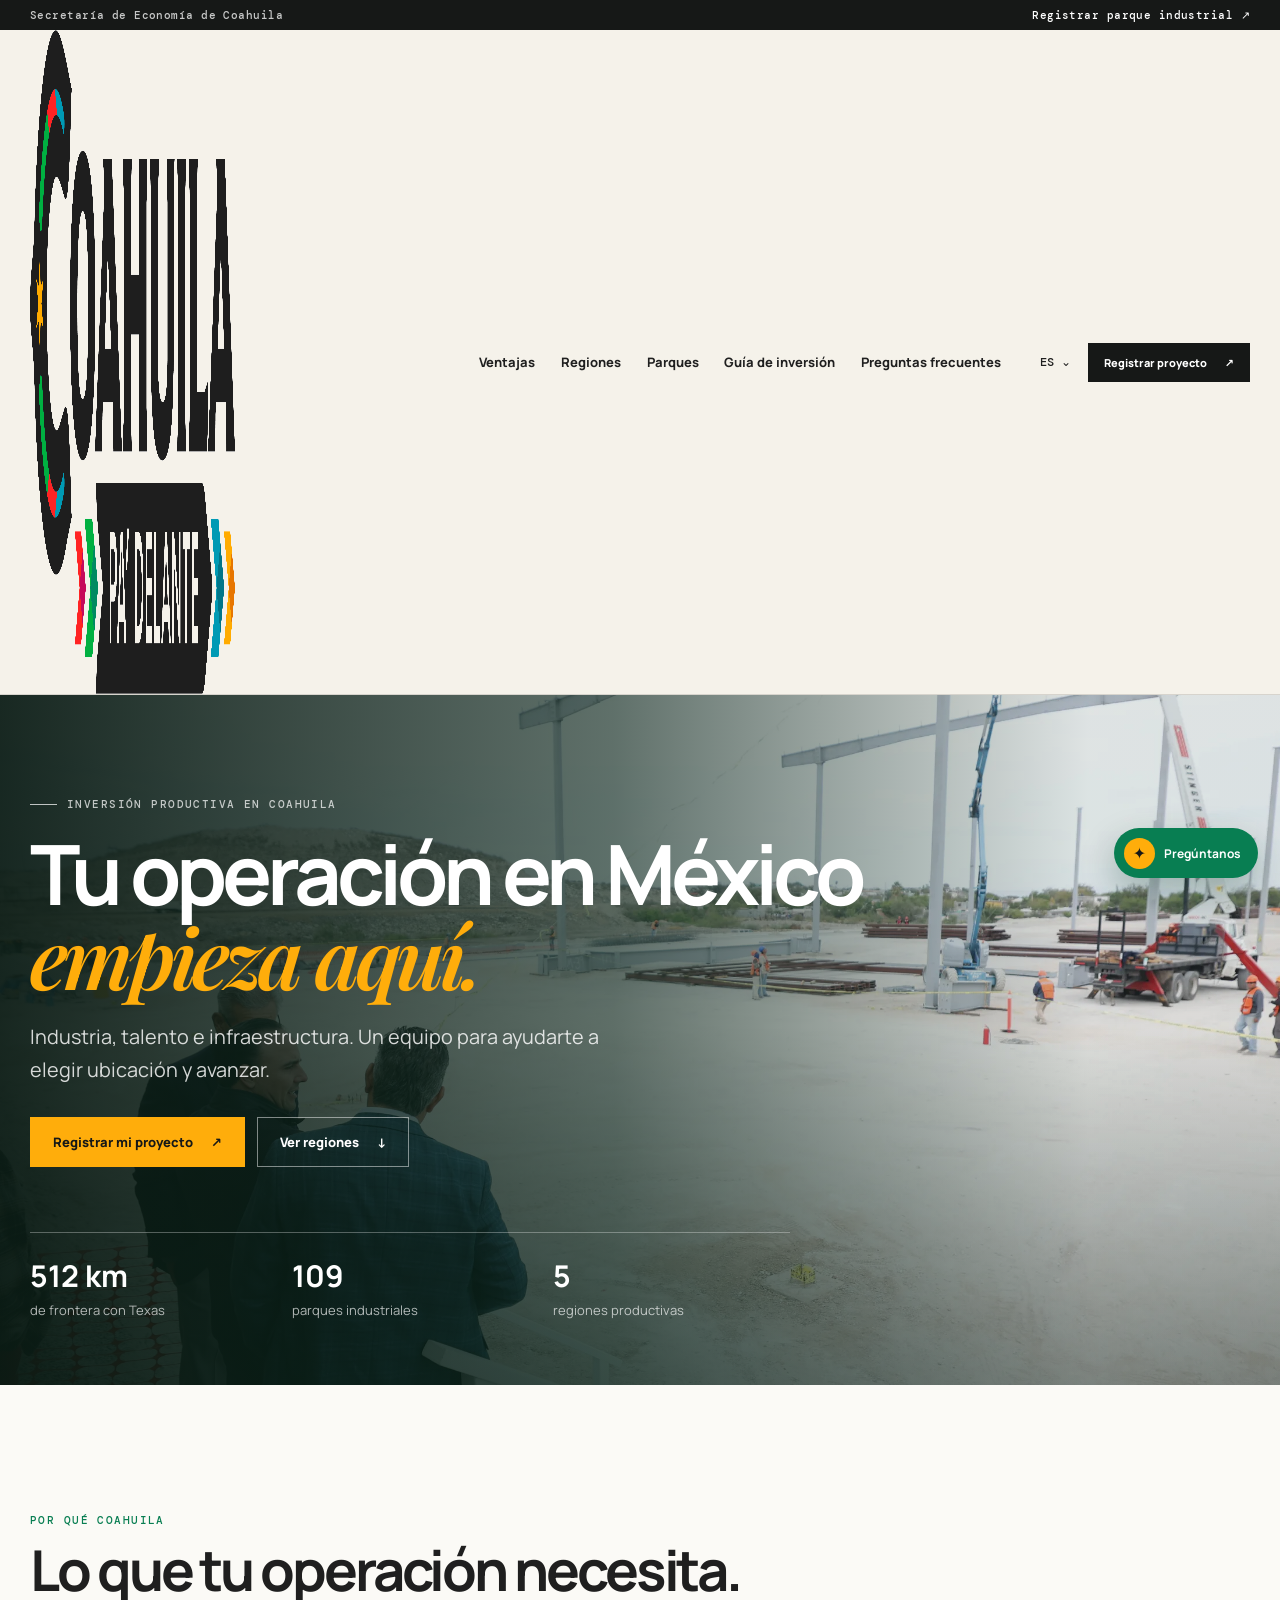
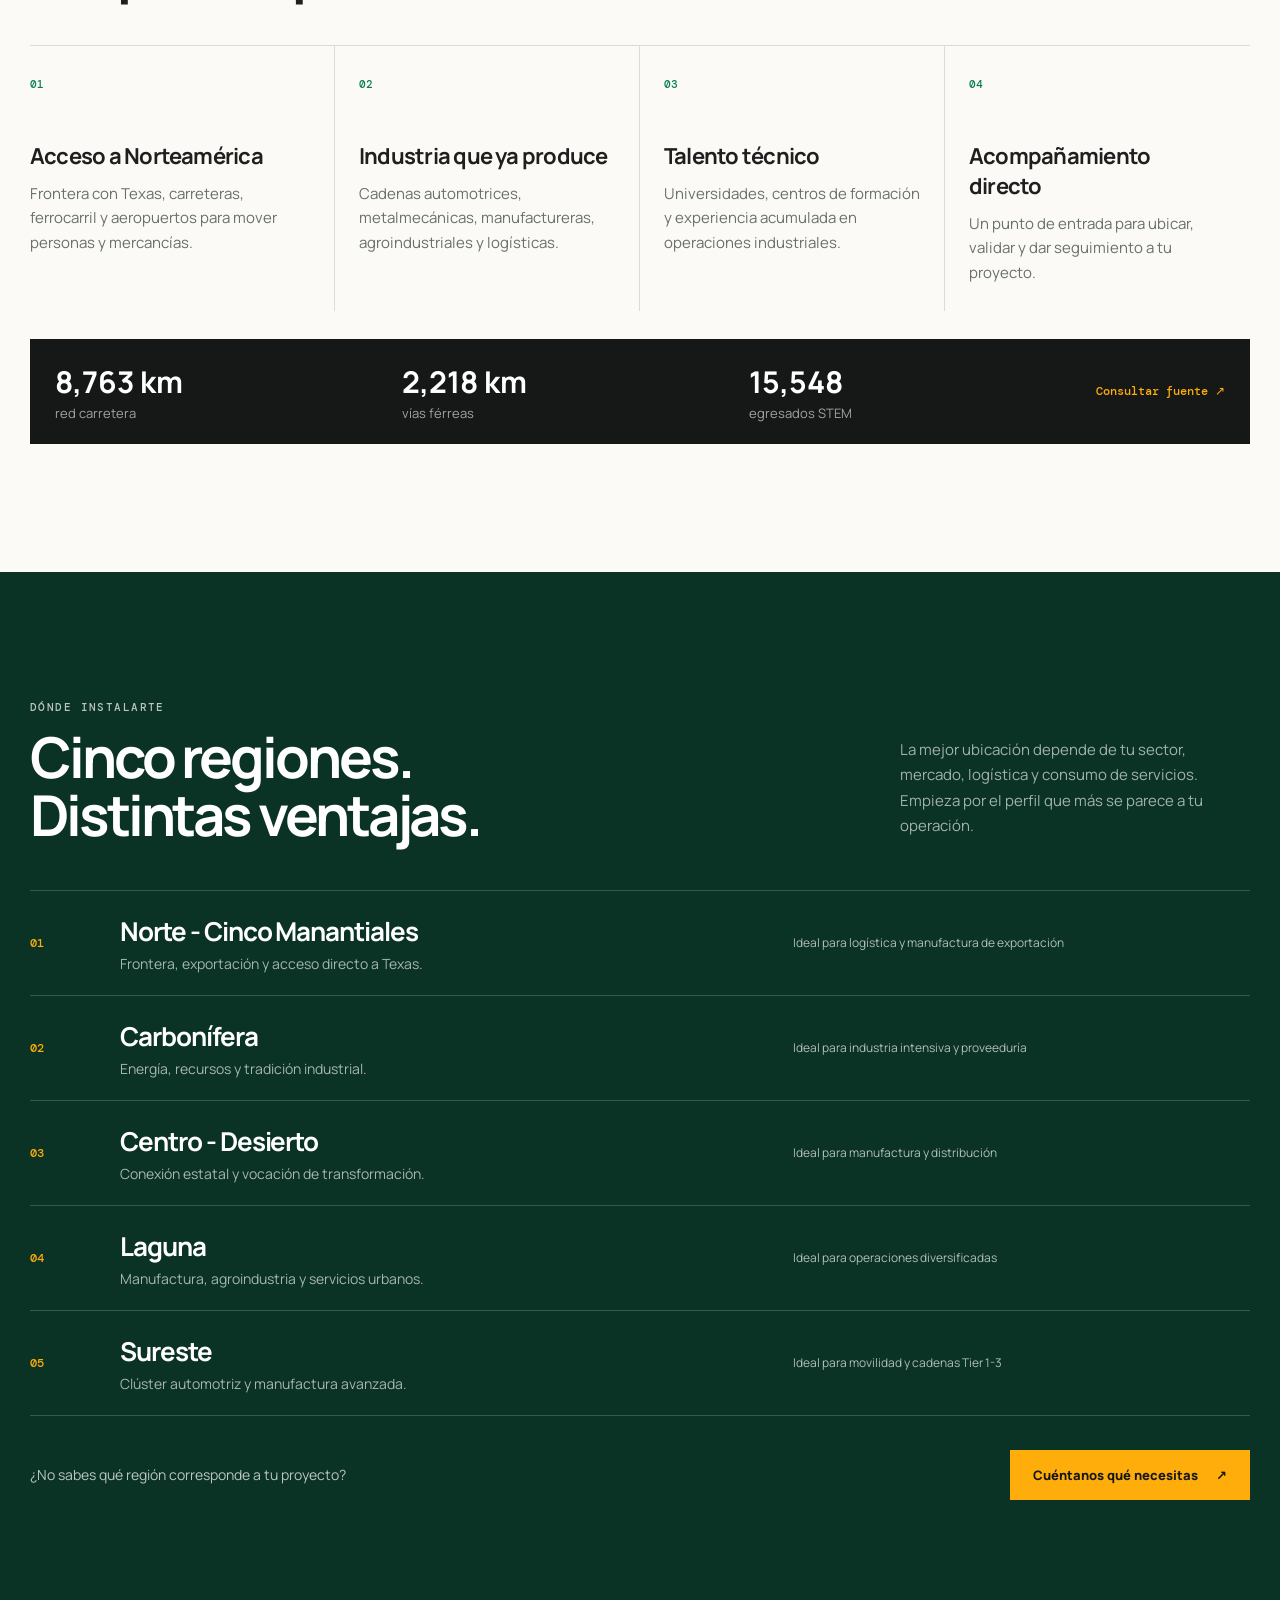
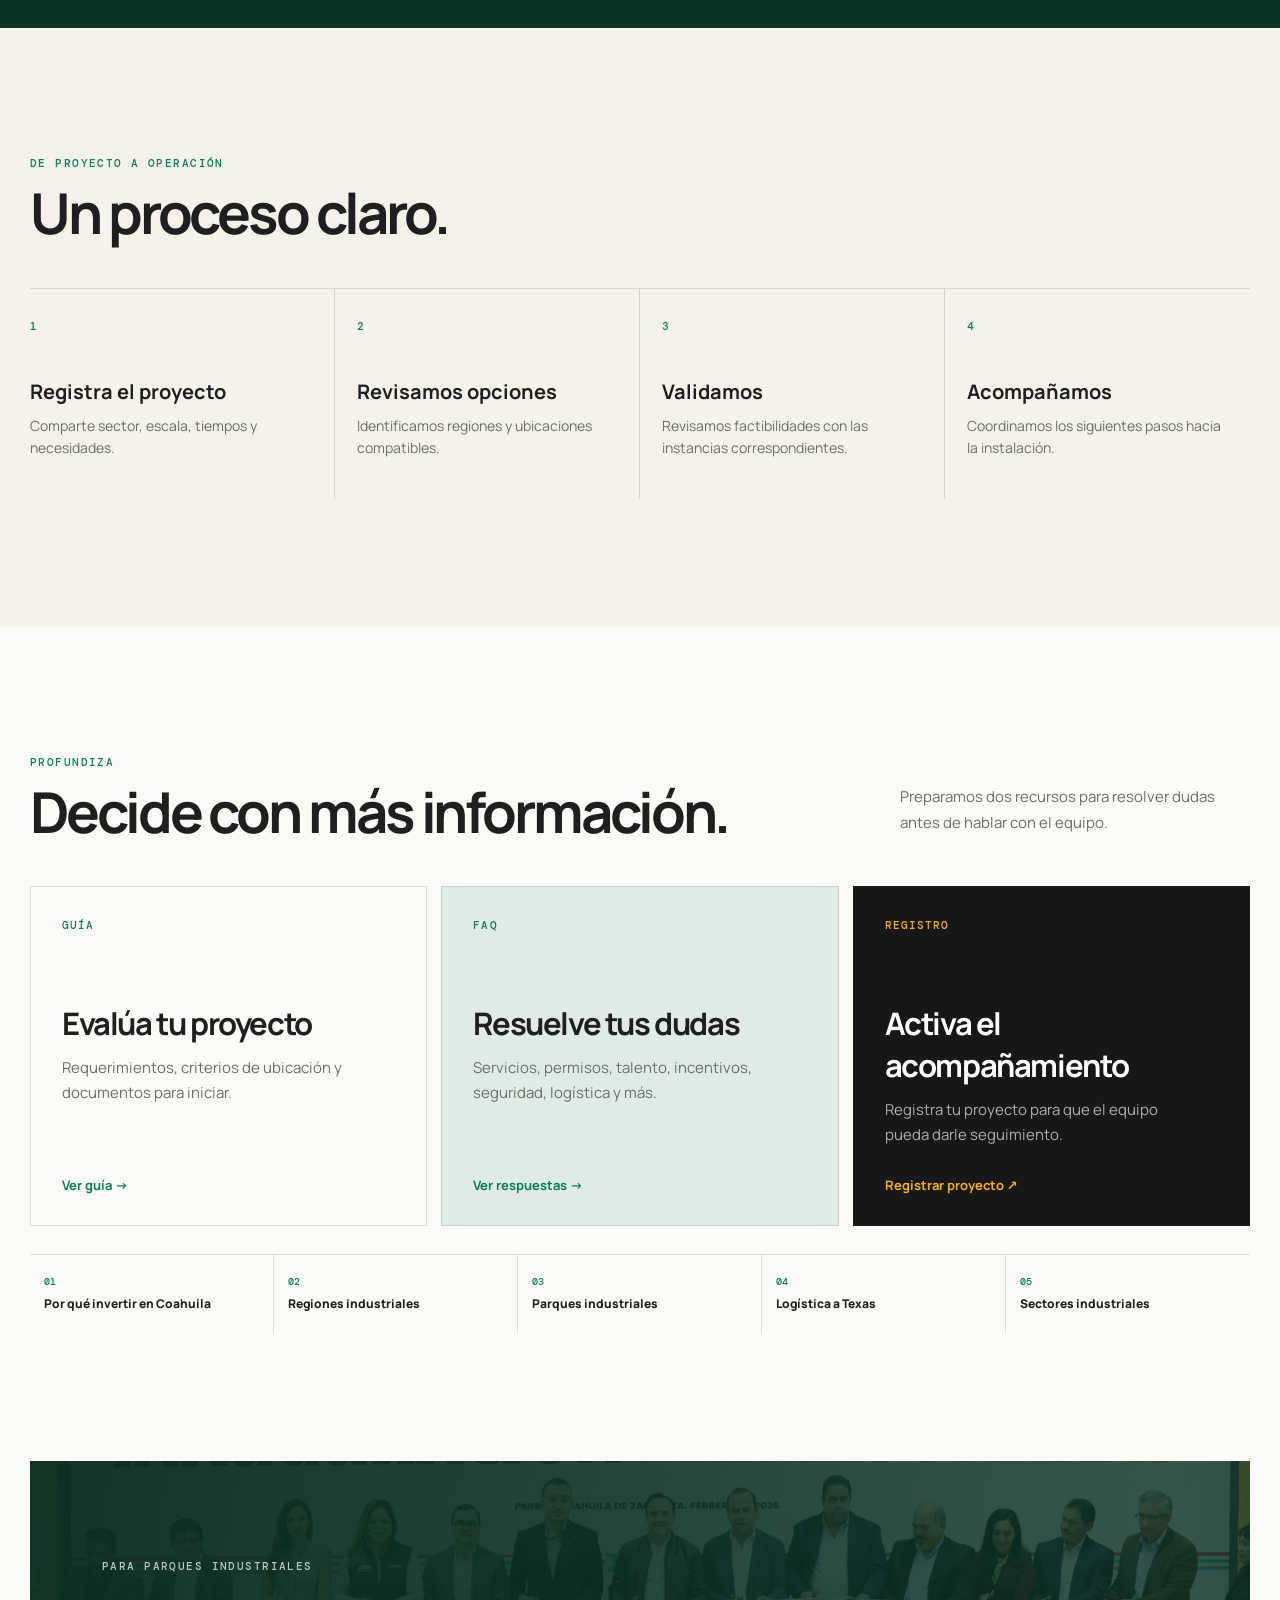
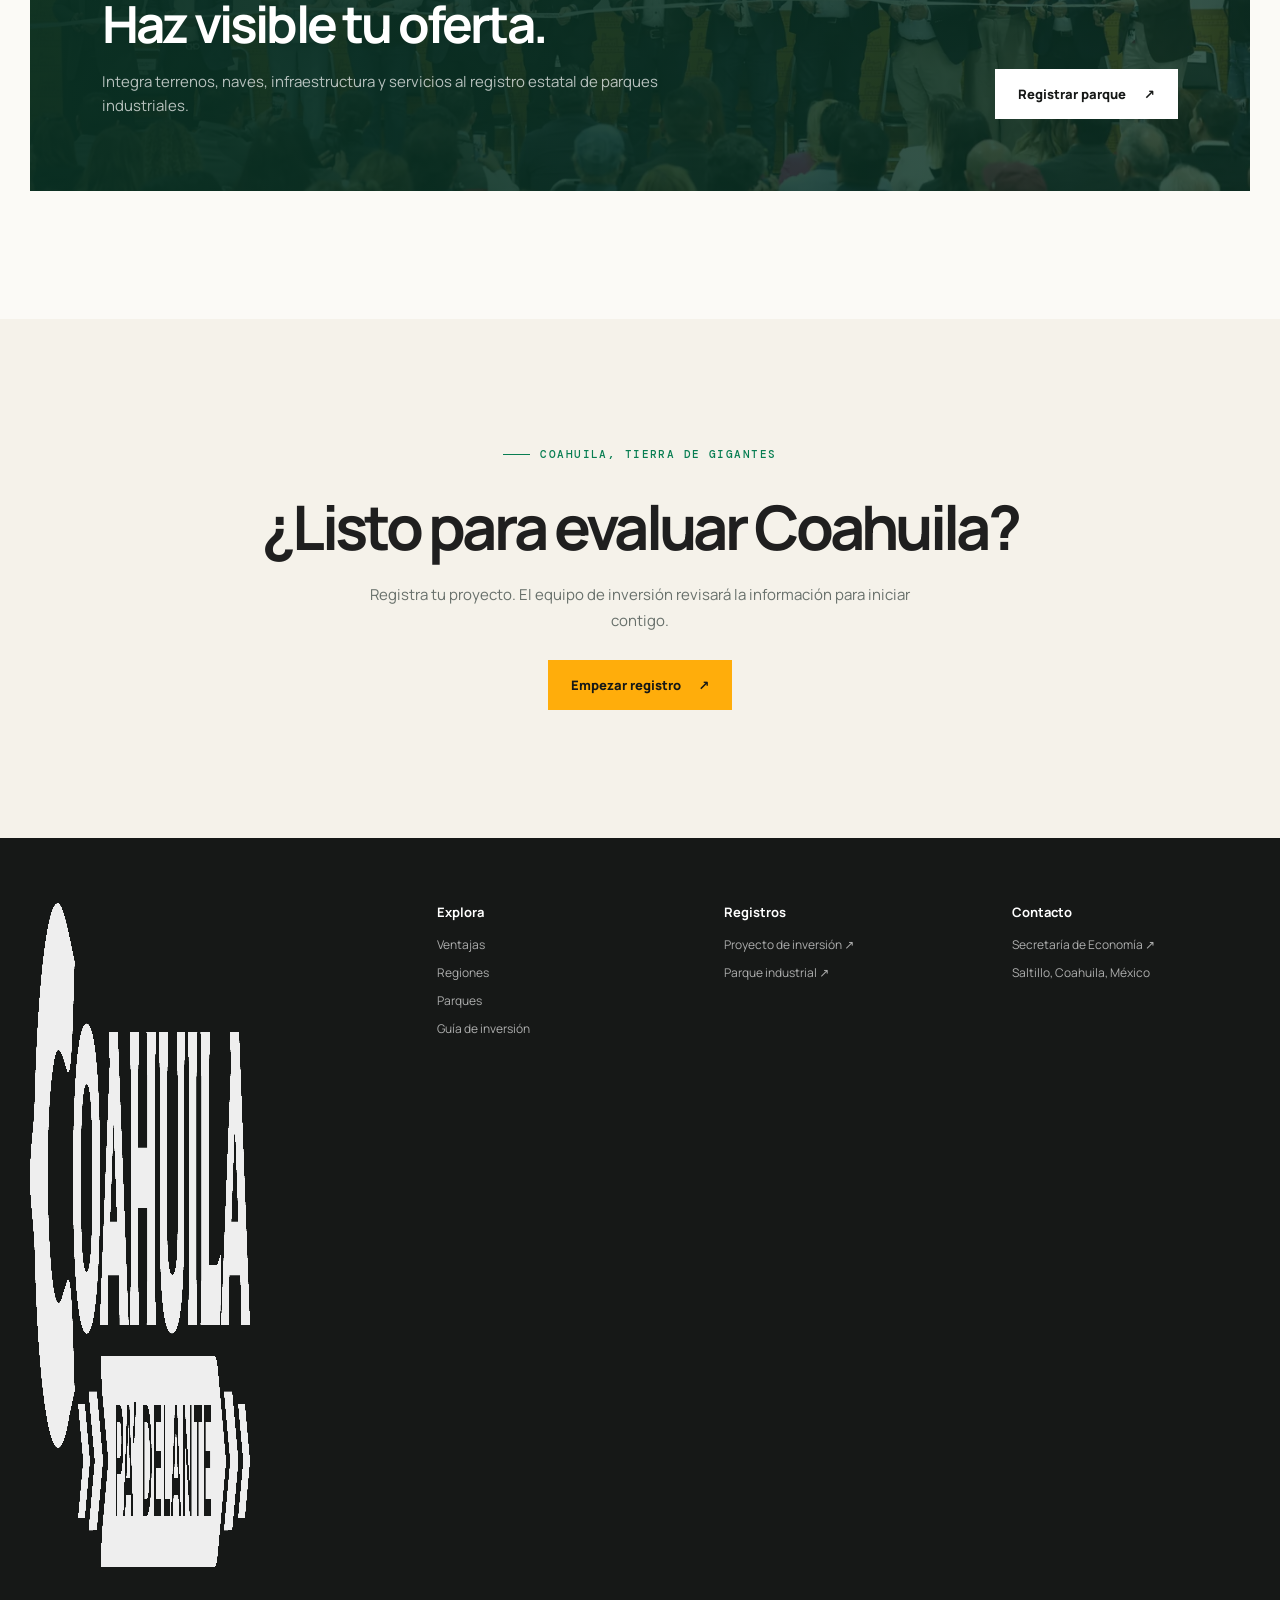
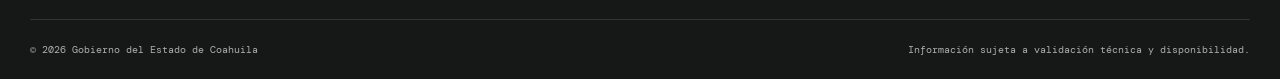
==== commit 2d46dc46: "Improve readability and expand SEO content" ====
--- a/index.html
+++ b/index.html
@@ -1,19 +1,62 @@
 <!doctype html>
-<html lang="es">
+<html lang="es-MX">
   <head>
     <meta charset="utf-8" />
     <meta name="viewport" content="width=device-width, initial-scale=1" />
     <meta name="description" content="Instala o expande tu empresa en Coahuila. Encuentra ubicación, talento, infraestructura y acompañamiento para operar en México." />
+    <meta name="robots" content="index, follow, max-snippet:-1, max-image-preview:large, max-video-preview:-1" />
+    <meta name="author" content="Secretaría de Economía de Coahuila" />
     <meta name="theme-color" content="#f5f2ea" />
+    <link rel="canonical" href="https://ricardolopezreyero.github.io/Suma_web/" />
     <meta property="og:title" content="Invierte en Coahuila" />
     <meta property="og:description" content="Tu operación en México empieza aquí." />
+    <meta property="og:type" content="website" />
+    <meta property="og:url" content="https://ricardolopezreyero.github.io/Suma_web/" />
+    <meta property="og:locale" content="es_MX" />
+    <meta property="og:site_name" content="Invierte en Coahuila" />
+    <meta property="og:image" content="https://ricardolopezreyero.github.io/Suma_web/assets/og-invierte-coahuila.jpg" />
+    <meta property="og:image:width" content="1200" />
+    <meta property="og:image:height" content="630" />
+    <meta property="og:image:alt" content="Invierte en Coahuila" />
+    <meta name="twitter:card" content="summary_large_image" />
+    <meta name="twitter:title" content="Invertir en Coahuila, México" />
+    <meta name="twitter:description" content="Ubicación, infraestructura, talento y acompañamiento para instalar o expandir una empresa." />
     <title>Invierte en Coahuila | Tierra de Gigantes</title>
     <link rel="icon" type="image/png" href="./assets/favicon.png" />
     <link rel="apple-touch-icon" href="./assets/favicon.png" />
+    <link rel="manifest" href="./site.webmanifest" />
     <link rel="preconnect" href="https://fonts.googleapis.com" />
     <link rel="preconnect" href="https://fonts.gstatic.com" crossorigin />
     <link href="https://fonts.googleapis.com/css2?family=DM+Mono:wght@400;500&family=Manrope:wght@400;500;600;700;800&family=Playfair+Display:ital,wght@0,600;1,600&display=swap" rel="stylesheet" />
     <link rel="stylesheet" href="./styles.css" />
+    <script type="application/ld+json">
+      {
+        "@context": "https://schema.org",
+        "@graph": [
+          {
+            "@type": "WebSite",
+            "@id": "https://ricardolopezreyero.github.io/Suma_web/#website",
+            "url": "https://ricardolopezreyero.github.io/Suma_web/",
+            "name": "Invierte en Coahuila",
+            "description": "Información y acompañamiento para empresas que evalúan instalarse o expandirse en Coahuila, México.",
+            "inLanguage": "es-MX",
+            "publisher": { "@id": "https://ricardolopezreyero.github.io/Suma_web/#organization" }
+          },
+          {
+            "@type": "GovernmentOrganization",
+            "@id": "https://ricardolopezreyero.github.io/Suma_web/#organization",
+            "name": "Secretaría de Economía de Coahuila",
+            "url": "https://www.seccoahuila.gob.mx/",
+            "logo": "https://ricardolopezreyero.github.io/Suma_web/assets/logo-coahuila-oficial.png",
+            "areaServed": { "@type": "AdministrativeArea", "name": "Coahuila de Zaragoza, México" },
+            "sameAs": [
+              "https://www.seccoahuila.gob.mx/",
+              "https://coahuila.gob.mx/"
+            ]
+          }
+        ]
+      }
+    </script>
   </head>
   <body>
     <a class="skip-link" href="#contenido">Ir al contenido</a>
@@ -25,12 +68,13 @@
         </div>
       </div>
       <div class="nav-shell shell">
-        <a class="official-brand" href="./index.html" aria-label="Coahuila Pa' Delante, inicio">
-          <img src="./assets/logo-coahuila-oficial.png" alt="Coahuila Pa' Delante" />
+        <a class="official-brand" href="./" aria-label="Coahuila Pa' Delante, inicio">
+          <img src="./assets/logo-coahuila-oficial.png" width="2448" height="664" alt="Coahuila Pa' Delante" />
         </a>
         <nav class="main-nav" id="main-nav" aria-label="Navegación principal">
-          <a href="#ventajas">Ventajas</a>
-          <a href="#regiones">Regiones</a>
+          <a href="./por-que-invertir-en-coahuila.html">Ventajas</a>
+          <a href="./regiones-industriales-coahuila.html">Regiones</a>
+          <a href="./parques-industriales-coahuila.html">Parques</a>
           <a href="./guia-de-inversion.html">Guía de inversión</a>
           <a href="./preguntas-frecuentes.html">Preguntas frecuentes</a>
         </nav>
@@ -51,7 +95,7 @@
 
     <main id="contenido">
       <section class="hero-simple">
-        <div class="hero-photo" role="img" aria-label="Industria en operación"></div>
+        <img class="hero-photo" src="./assets/hero-coahuila-real.webp" width="2200" height="1300" alt="Visita de supervisión en una instalación industrial en construcción en Coahuila" fetchpriority="high" />
         <div class="hero-overlay"></div>
         <div class="shell hero-simple-content reveal">
           <p class="eyebrow light"><span></span> Inversión productiva en Coahuila</p>
@@ -133,6 +177,13 @@
             <a class="decision-card faq-card" href="./preguntas-frecuentes.html"><span>FAQ</span><h3>Resuelve tus dudas</h3><p>Servicios, permisos, talento, incentivos, seguridad, logística y más.</p><b>Ver respuestas →</b></a>
             <a class="decision-card register-card" href="https://registro.superleads.mx/suma/registro_inversionista" target="_blank" rel="noreferrer"><span>Registro</span><h3>Activa el acompañamiento</h3><p>Registra tu proyecto para que el equipo pueda darle seguimiento.</p><b>Registrar proyecto ↗</b></a>
           </div>
+          <nav class="topic-index" aria-label="Recursos sobre inversión industrial">
+            <a href="./por-que-invertir-en-coahuila.html"><span>01</span>Por qué invertir en Coahuila</a>
+            <a href="./regiones-industriales-coahuila.html"><span>02</span>Regiones industriales</a>
+            <a href="./parques-industriales-coahuila.html"><span>03</span>Parques industriales</a>
+            <a href="./logistica-coahuila-texas.html"><span>04</span>Logística a Texas</a>
+            <a href="./sectores-industriales-coahuila.html"><span>05</span>Sectores industriales</a>
+          </nav>
         </div>
       </section>
 
@@ -155,8 +206,8 @@
 
     <footer class="site-footer">
       <div class="shell footer-main">
-        <img src="./assets/logo-coahuila-oficial.png" alt="Coahuila Pa' Delante" />
-        <div><strong>Explora</strong><a href="#ventajas">Ventajas</a><a href="#regiones">Regiones</a><a href="./guia-de-inversion.html">Guía de inversión</a><a href="./preguntas-frecuentes.html">Preguntas frecuentes</a></div>
+        <img src="./assets/logo-coahuila-oficial.png" width="2448" height="664" alt="Coahuila Pa' Delante" />
+        <div><strong>Explora</strong><a href="./por-que-invertir-en-coahuila.html">Ventajas</a><a href="./regiones-industriales-coahuila.html">Regiones</a><a href="./parques-industriales-coahuila.html">Parques</a><a href="./guia-de-inversion.html">Guía de inversión</a></div>
         <div><strong>Registros</strong><a href="https://registro.superleads.mx/suma/registro_inversionista" target="_blank" rel="noreferrer">Proyecto de inversión ↗</a><a href="https://registro.superleads.mx/suma/parques_industriales" target="_blank" rel="noreferrer">Parque industrial ↗</a></div>
         <div><strong>Contacto</strong><a href="https://www.seccoahuila.gob.mx/" target="_blank" rel="noreferrer">Secretaría de Economía ↗</a><span>Saltillo, Coahuila, México</span></div>
       </div>
--- a/styles.css
+++ b/styles.css
@@ -63,7 +63,7 @@
 .menu-button span { display: block; width: 24px; height: 1px; margin: 6px auto; background: var(--ink); }
 
 .hero-simple { min-height: 690px; position: relative; display: grid; overflow: hidden; color: #fff; background: var(--green-dark); }
-.hero-photo { position: absolute; inset: 0; background: url("https://images.unsplash.com/photo-1565008447742-97f6f38c985c?auto=format&fit=crop&w=2200&q=88") center 55%/cover; animation: heroMove 16s ease-in-out infinite alternate; }
+.hero-photo { position: absolute; inset: 0; width: 100%; height: 100%; object-fit: cover; object-position: center 55%; animation: heroMove 16s ease-in-out infinite alternate; }
 .hero-overlay { position: absolute; inset: 0; background: linear-gradient(90deg, rgba(10,27,20,.94), rgba(10,36,26,.65) 48%, rgba(10,36,26,.12) 85%), linear-gradient(0deg, rgba(6,23,17,.45), transparent 52%); }
 .hero-simple-content { position: relative; z-index: 1; align-self: center; padding: 82px 0 46px; }
 .eyebrow, .section-label { margin: 0; text-transform: uppercase; color: var(--green); font: 500 9px var(--mono); letter-spacing: .13em; }
@@ -117,8 +117,9 @@
 .decision-card { min-height: 340px; padding: 31px; display: flex; flex-direction: column; border: 1px solid var(--line); transition: transform .25s var(--ease), box-shadow .25s var(--ease); }
 .decision-card:hover { transform: translateY(-6px); box-shadow: 0 24px 55px rgba(21,37,28,.1); }
 .decision-card > span { color: var(--green); font: 500 9px var(--mono); text-transform: uppercase; letter-spacing: .1em; }.decision-card h3 { max-width: 270px; margin: 70px 0 12px; font-size: 26px; letter-spacing: -.045em; }.decision-card p { max-width: 310px; margin: 0; color: var(--muted); font-size: 12px; line-height: 1.65; }.decision-card b { margin-top: auto; color: var(--green); font-size: 11px; }.faq-card { background: var(--green-soft); }.register-card { color: #fff; background: var(--black); }.register-card > span,.register-card b { color: var(--gold); }.register-card p { color: rgba(255,255,255,.65); }
-
-.park-section { padding-top: 0; }.park-card { min-height: 330px; padding: clamp(34px,6vw,72px); display: flex; align-items: end; justify-content: space-between; gap: 50px; color: #fff; background: linear-gradient(110deg, rgba(9,47,34,.97), rgba(9,47,34,.78)), url("https://images.unsplash.com/photo-1486406146926-c627a92ad1ab?auto=format&fit=crop&w=1800&q=85") center/cover; }.park-card h2 { margin: 15px 0 12px; font-size: clamp(36px,4vw,58px); letter-spacing: -.055em; }.park-card p:not(.section-label) { max-width: 610px; margin: 0; color: rgba(255,255,255,.7); font-size: 13px; line-height: 1.65; }
+.topic-index { margin-top: 28px; display: grid; grid-template-columns: repeat(5,1fr); border-top: 1px solid var(--line); }.topic-index a { min-height: 78px; padding: 18px 14px; border-right: 1px solid var(--line); display: grid; align-content: center; gap: 8px; font-size: 10px; font-weight: 800; line-height: 1.4; }.topic-index a:last-child { border-right: 0; }.topic-index span { color: var(--green); font: 500 8px var(--mono); }.topic-index a:hover { color: var(--green); background: var(--cream); }
+
+.park-section { padding-top: 0; }.park-card { min-height: 330px; padding: clamp(34px,6vw,72px); display: flex; align-items: end; justify-content: space-between; gap: 50px; color: #fff; background: linear-gradient(110deg, rgba(9,47,34,.97), rgba(9,47,34,.78)), url("./assets/parques-industriales-coahuila.webp") center/cover; }.park-card h2 { margin: 15px 0 12px; font-size: clamp(36px,4vw,58px); letter-spacing: -.055em; }.park-card p:not(.section-label) { max-width: 610px; margin: 0; color: rgba(255,255,255,.7); font-size: 13px; line-height: 1.65; }
 .final-cta { text-align: center; background: var(--cream); }.final-cta-inner { display: grid; justify-items: center; }.final-cta h2 { margin: 24px 0 14px; font-size: clamp(36px,4.8vw,64px); letter-spacing: -.06em; }.final-cta-inner > p:not(.eyebrow) { max-width: 550px; margin: 0 0 27px; color: var(--muted); font-size: 13px; line-height: 1.7; }
 
 .site-footer { padding-top: 65px; color: rgba(255,255,255,.65); background: var(--black); }
@@ -135,7 +136,28 @@
 .faq-tools { padding: 34px 0; background: var(--cream); border-bottom: 1px solid var(--line); }.faq-search { display: grid; grid-template-columns: 1fr auto; gap: 12px; }.faq-search input { min-height: 54px; padding: 0 18px; border: 1px solid var(--line); background: #fff; outline: none; }.faq-search input:focus { border-color: var(--green); }.faq-count { align-self: center; color: var(--muted); font: 500 9px var(--mono); }.faq-categories { display: flex; flex-wrap: wrap; gap: 7px; margin-top: 14px; }.faq-categories button { padding: 8px 12px; border: 1px solid var(--line); background: transparent; font-size: 9px; font-weight: 700; }.faq-categories button.active { color: #fff; border-color: var(--green); background: var(--green); }.faq-group { margin-bottom: 60px; }.faq-group h2 { margin: 0 0 17px; font-size: 28px; letter-spacing: -.04em; }.faq-item { border-top: 1px solid var(--line); }.faq-item:last-child { border-bottom: 1px solid var(--line); }.faq-item summary { min-height: 67px; display: flex; align-items: center; justify-content: space-between; gap: 30px; cursor: pointer; list-style: none; font-size: 12px; font-weight: 800; }.faq-item summary::-webkit-details-marker { display: none; }.faq-item summary::after { content: "+"; color: var(--green); font-size: 19px; font-weight: 400; }.faq-item[open] summary::after { content: "−"; }.faq-answer { max-width: 820px; padding: 0 42px 24px 0; color: var(--muted); font-size: 12px; line-height: 1.75; }.faq-answer a { color: var(--green); text-decoration: underline; }.faq-empty { padding: 50px 0; color: var(--muted); text-align: center; }
 .inline-cta { padding: 35px; display: flex; align-items: center; justify-content: space-between; gap: 30px; color: #fff; background: var(--black); }.inline-cta h2 { margin: 0 0 7px; font-size: 28px; }.inline-cta p { margin: 0; color: rgba(255,255,255,.62); font-size: 11px; }
 
-.reveal { opacity: 0; transform: translateY(18px); transition: opacity .65s var(--ease), transform .65s var(--ease); }.reveal.in-view { opacity: 1; transform: none; }
+/* Search-focused editorial pages */
+.answer-lead { max-width: 760px!important; font-size: clamp(15px,1.6vw,19px)!important; line-height: 1.7!important; }
+.editorial-meta { margin-top: 24px!important; color: rgba(255,255,255,.5)!important; font: 500 9px var(--mono)!important; }
+.seo-article { max-width: 920px; }
+.seo-article > section { padding-bottom: 66px; margin-bottom: 66px; border-bottom: 1px solid var(--line); }
+.seo-article > section h2 { margin: 12px 0 20px; font-size: clamp(30px,3.8vw,49px); line-height: 1.08; letter-spacing: -.052em; }
+.seo-article > section > p:not(.section-label,.source-note) { max-width: 790px; color: #4f5b54; font-size: 14px; line-height: 1.8; }
+.evidence-table-wrap { overflow-x: auto; margin-top: 30px; }
+.evidence-table { width: 100%; min-width: 680px; border-collapse: collapse; background: #fff; }
+.evidence-table th,.evidence-table td { padding: 16px 14px; border-bottom: 1px solid var(--line); text-align: left; vertical-align: top; }
+.evidence-table th { color: var(--muted); font: 500 8px var(--mono); text-transform: uppercase; letter-spacing: .06em; }
+.evidence-table td { font-size: 11px; line-height: 1.55; }.evidence-table td:first-child { font-weight: 800; }
+.source-note { margin: 14px 0 0; color: var(--muted); font: 500 9px/1.6 var(--mono); }.source-note a { color: var(--green); text-decoration: underline; }
+.article-list { display: grid; gap: 0; margin: 25px 0 0; padding: 0; list-style: none; border-top: 1px solid var(--line); }.article-list li { padding: 15px 0 15px 26px; position: relative; border-bottom: 1px solid var(--line); color: #4f5b54; font-size: 12px; line-height: 1.55; }.article-list li::before { content: "✓"; position: absolute; left: 2px; color: var(--green); font-weight: 800; }
+.article-steps { display: grid; grid-template-columns: repeat(4,1fr); margin: 28px 0 0; padding: 0; list-style: none; border-top: 1px solid var(--line); }.article-steps li { min-height: 130px; padding: 18px; border-right: 1px solid var(--line); }.article-steps li:last-child { border-right: 0; }.article-steps b { display: block; color: var(--green); font: 500 9px var(--mono); }.article-steps span { display: block; margin-top: 30px; font-size: 11px; line-height: 1.55; }
+.related-links { display: grid; grid-template-columns: 1.1fr repeat(3,1fr); align-items: center; gap: 15px; margin: 0 0 50px; padding: 22px 0; border-block: 1px solid var(--line); }.related-links strong { font-size: 11px; }.related-links a { color: var(--green); font-size: 10px; font-weight: 800; line-height: 1.5; }
+.fact-highlight { margin-top: 30px; padding: 28px; display: grid; grid-template-columns: 1fr 1fr auto; align-items: center; gap: 25px; color: #fff; background: var(--green-dark); }.fact-highlight strong { font-size: 25px; letter-spacing: -.04em; }.fact-highlight span { color: rgba(255,255,255,.67); font-size: 10px; line-height: 1.6; }.fact-highlight a { color: var(--gold); font: 500 9px var(--mono); }
+.dual-cta { display: grid; grid-template-columns: 1fr 1fr; gap: 12px; margin-top: 28px; }.dual-cta article { padding: 30px; border: 1px solid var(--line); background: #fff; }.dual-cta article:last-child { background: var(--cream); }.dual-cta h3 { margin: 16px 0 8px; font-size: 22px; }.dual-cta article > p:not(.section-label) { min-height: 38px; margin: 0 0 24px; color: var(--muted); font-size: 11px; line-height: 1.6; }
+.metric-row { display: grid; grid-template-columns: repeat(4,1fr); margin-top: 30px; border-block: 1px solid var(--line); }.metric-row article { min-height: 130px; padding: 22px 18px; border-right: 1px solid var(--line); }.metric-row article:last-child { border-right: 0; }.metric-row strong { display: block; font-size: 25px; letter-spacing: -.05em; }.metric-row span { display: block; margin-top: 8px; color: var(--muted); font-size: 10px; line-height: 1.5; }
+
+.error-page { min-height: 100vh; display: grid; place-items: center; padding: 40px 0; background: var(--cream); }.error-page .shell { max-width: 720px; }.error-page img { width: 260px; margin-bottom: 70px; }.error-page h1 { margin: 15px 0; font-size: clamp(46px,7vw,82px); letter-spacing: -.065em; }.error-page p:not(.section-label) { max-width: 520px; color: var(--muted); line-height: 1.7; }.error-page .hero-actions { margin-top: 28px; }
+.reveal { opacity: 1; transform: none; }
 @keyframes heroMove { to { transform: scale(1.06) translateX(1%); } }
 @keyframes headerIn { from { transform: translateY(-100%); } }
 
@@ -146,6 +168,7 @@
   .value-grid { grid-template-columns: repeat(2,1fr); }.value-grid article:nth-child(2) { border-right: 0; }.value-grid article:nth-child(3) { padding-left: 0; border-top: 1px solid var(--line); }.value-grid article:nth-child(4) { border-top: 1px solid var(--line); }
   .numbers-bar { grid-template-columns: repeat(3,1fr); }.numbers-bar a { grid-column: 1/-1; }
   .decision-grid { grid-template-columns: 1fr; }.decision-card { min-height: 260px; }.decision-card h3 { margin-top: 45px; }
+  .topic-index { grid-template-columns: repeat(2,1fr); }.topic-index a { border-bottom: 1px solid var(--line); }.topic-index a:nth-child(2n) { border-right: 0; }
   .footer-main { grid-template-columns: 1.3fr 1fr 1fr; }.footer-main > div:last-child { grid-column: 2; }
   .page-layout { grid-template-columns: 1fr; gap: 40px; }.page-aside { position: static; display: none; }
 }
@@ -156,6 +179,29 @@
   .section { padding: 72px 0; }.section-heading.split { display: grid; gap: 20px; }.value-grid { grid-template-columns: 1fr; }.value-grid article,.value-grid article:not(:first-child),.value-grid article:nth-child(3) { min-height: 190px; padding: 22px 0; border-right: 0; border-top: 1px solid var(--line); }.value-grid h3 { margin-top: 32px; }.numbers-bar { grid-template-columns: 1fr 1fr; }.numbers-bar article:nth-child(3),.numbers-bar a { grid-column: 1/-1; }
   .region-list article { grid-template-columns: 35px 1fr; padding: 18px 0; }.region-list small { grid-column: 2; }.regions-cta,.park-card,.inline-cta { display: grid; align-items: start; }.process-grid { grid-template-columns: 1fr 1fr; }.process-grid li:nth-child(2) { border-right: 0; }.process-grid li:nth-child(3) { padding-left: 0; border-top: 1px solid var(--line); }.process-grid li:nth-child(4) { border-top: 1px solid var(--line); }.park-card { min-height: 410px; align-content: end; }.footer-main { grid-template-columns: 1fr 1fr; }.footer-main > img { grid-column: 1/-1; }.footer-main > div:last-child { grid-column: auto; }.footer-bottom { padding: 17px 0; display: grid; }.chat-widget { right: 14px; bottom: 14px; }.chat-launcher b { display: none; }.chat-launcher { width: 50px; padding: 0 9px; }
   .inner-hero { padding: 55px 0; }.inner-hero h1 { font-size: 46px; }.plain-grid { grid-template-columns: 1fr; }.checklist label { grid-template-columns: 25px 1fr; padding: 12px 0; }.checklist small { grid-column: 2; }.compare-wrap { overflow-x: auto; }.compare-table { min-width: 620px; }.faq-search { grid-template-columns: 1fr; }.inline-cta { padding: 27px; }
+  .seo-article > section { padding-bottom: 48px; margin-bottom: 48px; }.related-links { grid-template-columns: 1fr; }.article-steps { grid-template-columns: 1fr 1fr; }.article-steps li:nth-child(2) { border-right: 0; }.article-steps li:nth-child(n+3) { border-top: 1px solid var(--line); }.fact-highlight { grid-template-columns: 1fr; }.dual-cta { grid-template-columns: 1fr; }.metric-row { grid-template-columns: 1fr 1fr; }.metric-row article:nth-child(2) { border-right: 0; }.metric-row article:nth-child(n+3) { border-top: 1px solid var(--line); }
 }
 
 @media (prefers-reduced-motion: reduce) { *,*::before,*::after { scroll-behavior: auto!important; animation-duration: .01ms!important; transition-duration: .01ms!important; } }
+
+/* Readability pass: tuned for a 15-inch laptop at 100% zoom. */
+.utility-inner { font-size: 11px; }
+.main-nav a { font-size: 13px; }
+.language-button { font-size: 12px; }.language-menu button { font-size: 14px; }.language-menu small { font-size: 11px; }
+.button { font-size: 13px; }.button-nav { font-size: 11px; }
+.eyebrow, .section-label { font-size: 11px; }
+.hero-simple-content > p:not(.eyebrow) { font-size: clamp(18px,1.55vw,21px); }.hero-proof span { font-size: 13px; }.hero-proof strong { font-size: 30px; }
+.section-heading.split > p { font-size: 15px; }.value-grid span, .process-grid span { font-size: 11px; }.value-grid h3 { font-size: 22px; }.value-grid p { font-size: 15px; }
+.numbers-bar strong { font-size: 30px; }.numbers-bar span { font-size: 13px; }.numbers-bar a { font-size: 12px; }
+.region-list article > span { font-size: 12px; }.region-list h3 { font-size: 26px; }.region-list p { font-size: 14px; }.region-list small { font-size: 12px; }.regions-cta p { font-size: 14px; }
+.process-grid h3 { font-size: 20px; }.process-grid p { font-size: 14px; }
+.decision-card > span { font-size: 11px; }.decision-card h3 { font-size: 31px; }.decision-card p { font-size: 15px; }.decision-card b { font-size: 13px; }.topic-index a { font-size: 12px; }.topic-index span { font-size: 10px; }
+.park-card p:not(.section-label), .final-cta-inner > p:not(.eyebrow) { font-size: 15px; }.footer-main > div { font-size: 12px; }.footer-main strong { font-size: 13px; }.footer-bottom { font-size: 10px; }
+.chat-launcher b { font-size: 12px; }.chat-panel > p { font-size: 13px; }.chat-panel > a { font-size: 12px; }
+.inner-hero .breadcrumbs { font-size: 11px; }.inner-hero > .shell > p:not(.breadcrumbs) { font-size: 18px; }.editorial-meta { font-size: 11px!important; }
+.page-aside strong { font-size: 13px; }.page-aside a { font-size: 12px; }.content-block > p { font-size: 15px; }.plain-card h3 { font-size: 20px; }.plain-card p { font-size: 13px; }.checklist label { font-size: 14px; }.checklist small { font-size: 10px; }.check-progress b { font-size: 11px; }.compare-table { font-size: 12px; }.compare-table th { font-size: 10px; }.faq-count { font-size: 11px; }.faq-categories button { font-size: 11px; }.faq-group h2 { font-size: 32px; }.faq-item summary { font-size: 15px; }.faq-answer { font-size: 14px; }
+.seo-article > section > p:not(.section-label,.source-note) { font-size: 16px; }.evidence-table td { font-size: 13px; }.evidence-table th { font-size: 10px; }.source-note { font-size: 11px; }.article-list li { font-size: 14px; }.article-steps span { font-size: 13px; }.related-links strong { font-size: 13px; }.related-links a { font-size: 12px; }.fact-highlight span { font-size: 12px; }.fact-highlight a { font-size: 11px; }.dual-cta article > p:not(.section-label) { font-size: 13px; }.metric-row span { font-size: 12px; }
+
+@media (max-width: 660px) {
+  .main-nav a { font-size: 14px; }.hero-simple-content > p:not(.eyebrow) { font-size: 16px; }.hero-proof span { font-size: 13px; }.hero-proof strong { font-size: 21px; }.value-grid h3 { font-size: 21px; }.value-grid p { font-size: 14px; }.region-list h3 { font-size: 22px; }.region-list p { font-size: 13px; }.region-list small { font-size: 11px; }.process-grid h3 { font-size: 18px; }.process-grid p { font-size: 13px; }.decision-card h3 { font-size: 27px; }.decision-card p { font-size: 14px; }.inner-hero > .shell > p:not(.breadcrumbs) { font-size: 16px; }.seo-article > section > p:not(.section-label,.source-note) { font-size: 15px; }.faq-item summary { font-size: 14px; }.faq-answer { font-size: 13px; }
+}
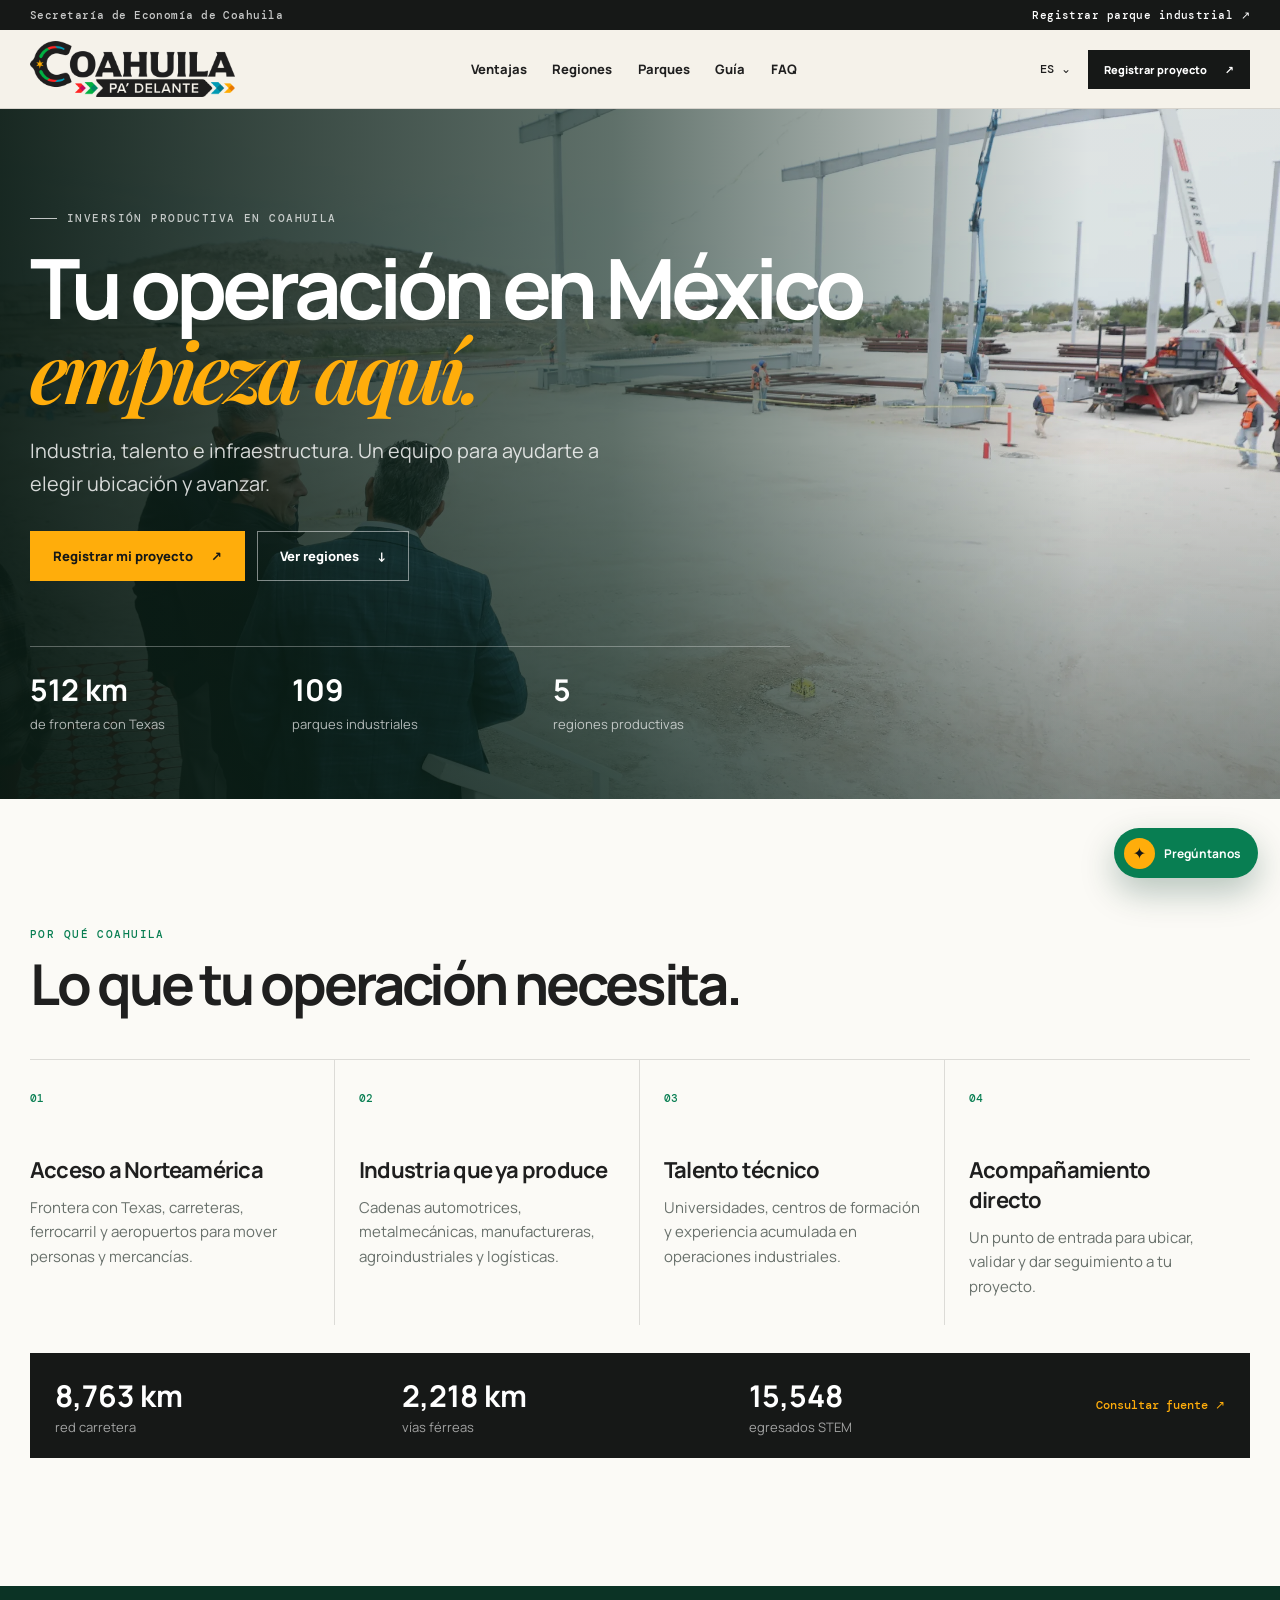
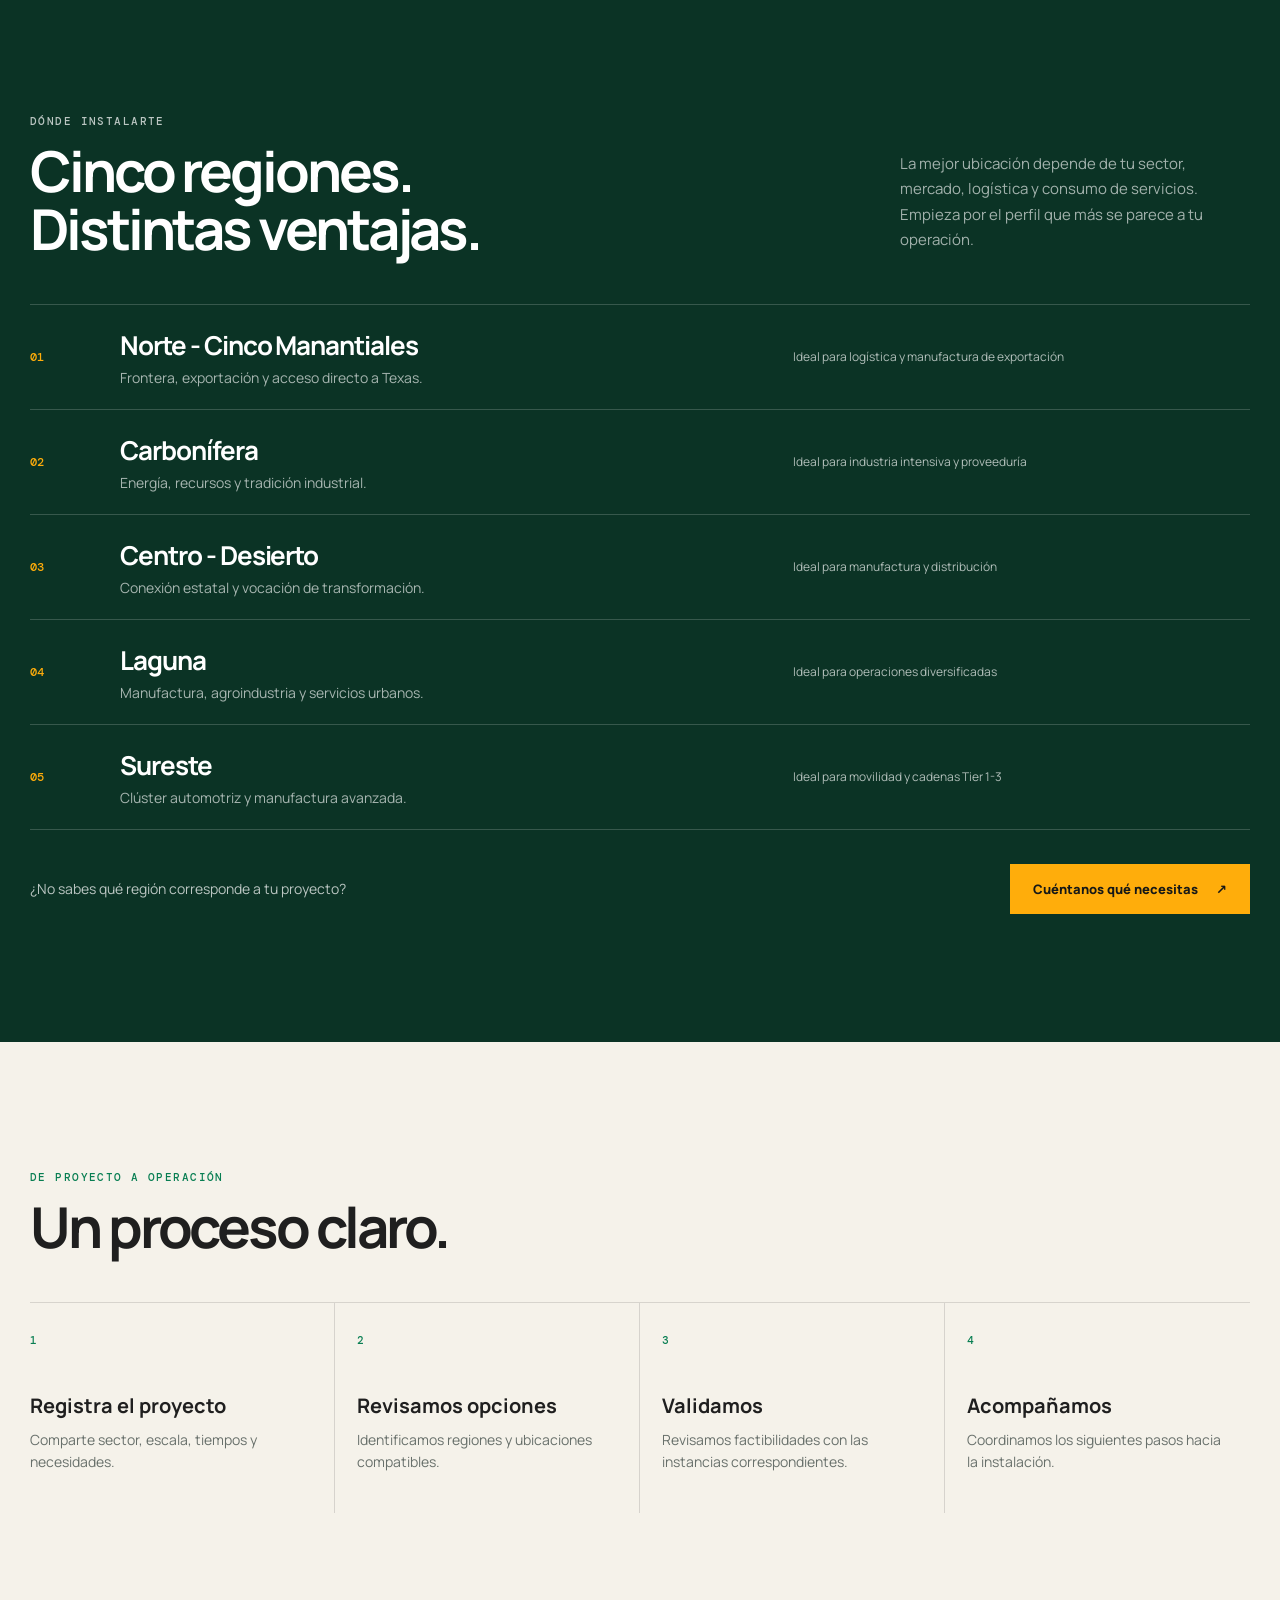
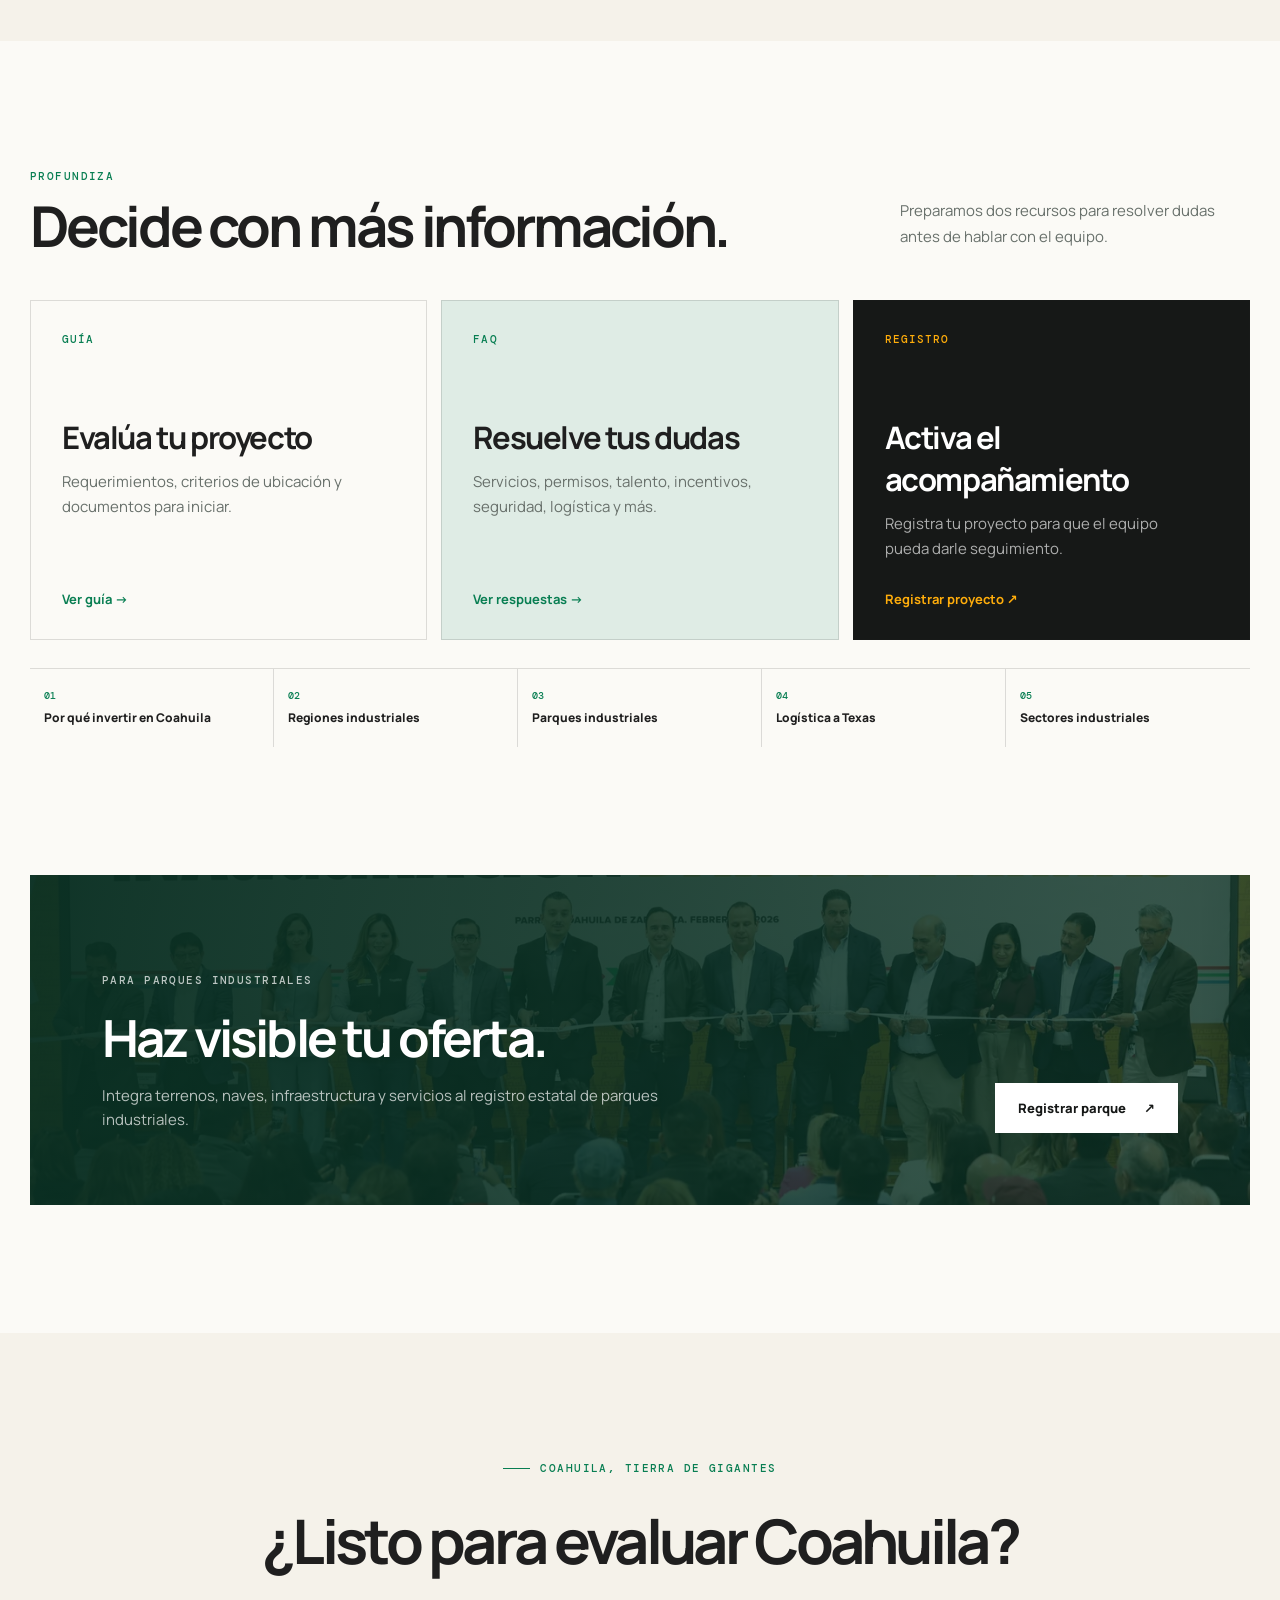
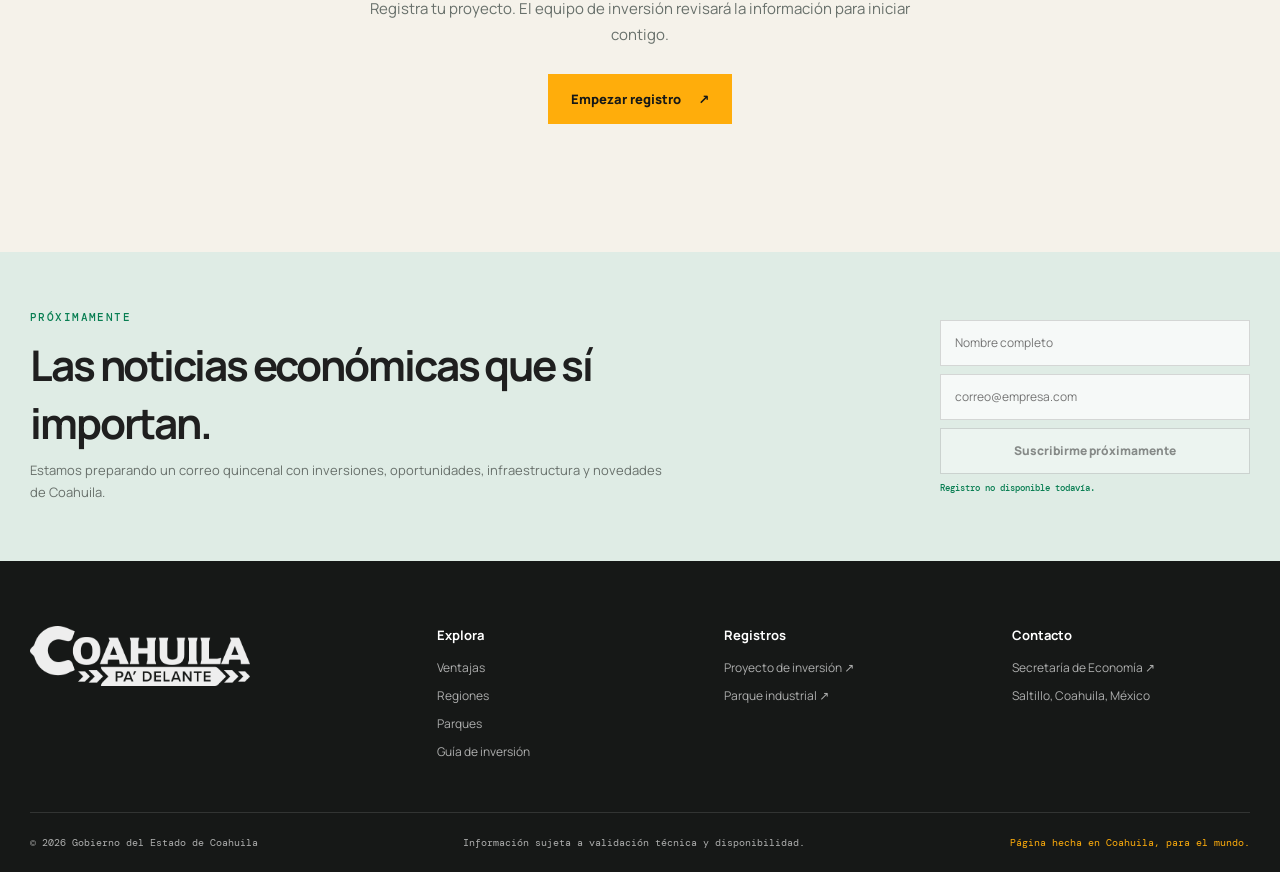
==== commit c00a90c1: "fix: unify responsive navigation and add newsletter teaser" ====
--- a/index.html
+++ b/index.html
@@ -75,8 +75,8 @@
           <a href="./por-que-invertir-en-coahuila.html">Ventajas</a>
           <a href="./regiones-industriales-coahuila.html">Regiones</a>
           <a href="./parques-industriales-coahuila.html">Parques</a>
-          <a href="./guia-de-inversion.html">Guía de inversión</a>
-          <a href="./preguntas-frecuentes.html">Preguntas frecuentes</a>
+          <a href="./guia-de-inversion.html">Guía</a>
+          <a href="./preguntas-frecuentes.html">FAQ</a>
         </nav>
         <div class="nav-actions">
           <div class="language-wrap">
@@ -85,6 +85,8 @@
               <button class="active" type="button">Español <small>Disponible</small></button>
               <button type="button" data-coming-soon="English">English <small>Próximamente</small></button>
               <button type="button" data-coming-soon="Deutsch">Deutsch <small>Próximamente</small></button>
+              <button type="button" data-coming-soon="Japonés">Japonés <small>Próximamente</small></button>
+              <button type="button" data-coming-soon="Mandarín">Mandarín <small>Próximamente</small></button>
             </div>
           </div>
           <a class="button button-dark button-nav" href="https://registro.superleads.mx/suma/registro_inversionista" target="_blank" rel="noreferrer">Registrar proyecto <span>↗</span></a>
@@ -204,6 +206,14 @@
       </section>
     </main>
 
+    <!-- RLR-016: newsletter económico, bloqueado hasta activar el registro. -->
+    <section class="newsletter" aria-labelledby="newsletter-title">
+      <div class="shell newsletter-card">
+        <div class="newsletter-copy"><p class="section-label">Próximamente</p><h2 id="newsletter-title">Las noticias económicas que sí importan.</h2><p>Estamos preparando un correo quincenal con inversiones, oportunidades, infraestructura y novedades de Coahuila.</p></div>
+        <form class="newsletter-form" aria-label="Suscripción informativa"><input type="text" placeholder="Nombre completo" disabled aria-label="Nombre completo" /><input type="email" placeholder="correo@empresa.com" disabled aria-label="Correo electrónico" /><button type="button" disabled>Suscribirme próximamente</button><small>Registro no disponible todavía.</small></form>
+      </div>
+    </section>
+
     <footer class="site-footer">
       <div class="shell footer-main">
         <img src="./assets/logo-coahuila-oficial.png" width="2448" height="664" alt="Coahuila Pa' Delante" />
@@ -211,7 +221,7 @@
         <div><strong>Registros</strong><a href="https://registro.superleads.mx/suma/registro_inversionista" target="_blank" rel="noreferrer">Proyecto de inversión ↗</a><a href="https://registro.superleads.mx/suma/parques_industriales" target="_blank" rel="noreferrer">Parque industrial ↗</a></div>
         <div><strong>Contacto</strong><a href="https://www.seccoahuila.gob.mx/" target="_blank" rel="noreferrer">Secretaría de Economía ↗</a><span>Saltillo, Coahuila, México</span></div>
       </div>
-      <div class="shell footer-bottom"><span>© <span id="year"></span> Gobierno del Estado de Coahuila</span><span>Información sujeta a validación técnica y disponibilidad.</span></div>
+      <div class="shell footer-bottom"><span>© <span id="year"></span> Gobierno del Estado de Coahuila</span><span>Información sujeta a validación técnica y disponibilidad.</span><span class="footer-signature">Página hecha en Coahuila, para el mundo.</span></div>
     </footer>
 
     <div id="suma-ai-widget-root" class="chat-widget" data-integration="pending">
--- a/styles.css
+++ b/styles.css
@@ -18,6 +18,7 @@
   --shell: min(1220px, calc(100% - 48px));
   --ease: cubic-bezier(.2,.72,.19,1);
 }
+/* RLR-014: Coahuila interface signature and responsive stability. */
 
 * { box-sizing: border-box; }
 html { scroll-behavior: smooth; scroll-padding-top: 110px; }
@@ -32,18 +33,18 @@
 .skip-link:focus { top: 16px; }
 
 .site-header { position: relative; z-index: 50; background: rgba(245,242,234,.98); border-bottom: 1px solid var(--line); }
-.site-header.is-fixed { position: fixed; inset: 0 0 auto; box-shadow: 0 8px 32px rgba(16,28,21,.09); animation: headerIn .26s var(--ease); }
+.site-header.is-fixed { position: -webkit-sticky; position: sticky; top: 0; box-shadow: 0 8px 32px rgba(16,28,21,.09); animation: headerIn .26s var(--ease); }
 .utility-bar { background: var(--black); color: rgba(255,255,255,.76); }
 .utility-inner { min-height: 30px; display: flex; align-items: center; justify-content: space-between; gap: 20px; font: 500 9px var(--mono); letter-spacing: .04em; }
 .utility-inner a { color: #fff; }
 .utility-inner a:hover { color: var(--gold); }
 .nav-shell { min-height: 78px; display: flex; align-items: center; gap: 32px; }
-.official-brand { width: 205px; flex: none; }
-.official-brand img { width: 100%; }
+.official-brand { width: 205px; height: 58px; flex: none; display: flex; align-items: center; overflow: hidden; }
+.official-brand img { display: block; width: 100%; height: auto !important; max-height: 58px; object-fit: contain; object-position: left center; }
 .main-nav { display: flex; align-items: center; gap: clamp(15px,2vw,30px); margin-left: auto; }
 .main-nav a { padding-block: 28px; font-size: 11px; font-weight: 750; }
 .main-nav a:hover, .main-nav a[aria-current="page"] { color: var(--green); }
-.nav-actions { display: flex; align-items: center; gap: 10px; }
+.nav-actions { display: flex; align-items: center; gap: 10px; margin-left: auto; }
 .language-wrap { position: relative; }
 .language-button { padding: 10px 7px; border: 0; background: transparent; color: var(--ink); font: 500 10px var(--mono); }
 .language-menu { position: absolute; top: calc(100% + 12px); right: 0; width: 215px; padding: 6px; background: #fff; border: 1px solid var(--line); box-shadow: 0 18px 50px rgba(20,29,24,.14); }
@@ -82,7 +83,7 @@
 .section-heading { margin-bottom: 45px; }
 .section-heading h2 { margin: 14px 0 0; font-size: clamp(35px,4.4vw,60px); line-height: 1.04; letter-spacing: -.055em; }
 .section-heading.compact { max-width: 720px; }
-.section-heading.split { display: flex; align-items: end; justify-content: space-between; gap: 50px; }
+.section-heading.split { display: flex; align-items: flex-end; align-items: end; justify-content: space-between; gap: 50px; }
 .section-heading.split > p { max-width: 350px; margin: 0 0 6px; color: var(--muted); font-size: 13px; line-height: 1.7; }
 .value-section { background: var(--paper); }
 .value-grid { display: grid; grid-template-columns: repeat(4,1fr); border-top: 1px solid var(--line); }
@@ -119,13 +120,15 @@
 .decision-card > span { color: var(--green); font: 500 9px var(--mono); text-transform: uppercase; letter-spacing: .1em; }.decision-card h3 { max-width: 270px; margin: 70px 0 12px; font-size: 26px; letter-spacing: -.045em; }.decision-card p { max-width: 310px; margin: 0; color: var(--muted); font-size: 12px; line-height: 1.65; }.decision-card b { margin-top: auto; color: var(--green); font-size: 11px; }.faq-card { background: var(--green-soft); }.register-card { color: #fff; background: var(--black); }.register-card > span,.register-card b { color: var(--gold); }.register-card p { color: rgba(255,255,255,.65); }
 .topic-index { margin-top: 28px; display: grid; grid-template-columns: repeat(5,1fr); border-top: 1px solid var(--line); }.topic-index a { min-height: 78px; padding: 18px 14px; border-right: 1px solid var(--line); display: grid; align-content: center; gap: 8px; font-size: 10px; font-weight: 800; line-height: 1.4; }.topic-index a:last-child { border-right: 0; }.topic-index span { color: var(--green); font: 500 8px var(--mono); }.topic-index a:hover { color: var(--green); background: var(--cream); }
 
-.park-section { padding-top: 0; }.park-card { min-height: 330px; padding: clamp(34px,6vw,72px); display: flex; align-items: end; justify-content: space-between; gap: 50px; color: #fff; background: linear-gradient(110deg, rgba(9,47,34,.97), rgba(9,47,34,.78)), url("./assets/parques-industriales-coahuila.webp") center/cover; }.park-card h2 { margin: 15px 0 12px; font-size: clamp(36px,4vw,58px); letter-spacing: -.055em; }.park-card p:not(.section-label) { max-width: 610px; margin: 0; color: rgba(255,255,255,.7); font-size: 13px; line-height: 1.65; }
+.park-section { padding-top: 0; }.park-card { min-height: 330px; padding: clamp(34px,6vw,72px); display: flex; align-items: flex-end; align-items: end; justify-content: space-between; gap: 50px; color: #fff; background: linear-gradient(110deg, rgba(9,47,34,.97), rgba(9,47,34,.78)), url("./assets/parques-industriales-coahuila.webp") center/cover; }.park-card h2 { margin: 15px 0 12px; font-size: clamp(36px,4vw,58px); letter-spacing: -.055em; }.park-card p:not(.section-label) { max-width: 610px; margin: 0; color: rgba(255,255,255,.7); font-size: 13px; line-height: 1.65; }
 .final-cta { text-align: center; background: var(--cream); }.final-cta-inner { display: grid; justify-items: center; }.final-cta h2 { margin: 24px 0 14px; font-size: clamp(36px,4.8vw,64px); letter-spacing: -.06em; }.final-cta-inner > p:not(.eyebrow) { max-width: 550px; margin: 0 0 27px; color: var(--muted); font-size: 13px; line-height: 1.7; }
 
 .site-footer { padding-top: 65px; color: rgba(255,255,255,.65); background: var(--black); }
-.footer-main { display: grid; grid-template-columns: 1.5fr repeat(3,1fr); gap: 50px; padding-bottom: 52px; }.footer-main > img { width: 220px; filter: brightness(0) invert(1); opacity: .93; }.footer-main > div { display: grid; align-content: start; gap: 11px; font-size: 10px; }.footer-main strong { margin-bottom: 4px; color: #fff; font-size: 11px; }.footer-main a:hover { color: var(--gold); }.footer-bottom { min-height: 60px; border-top: 1px solid rgba(255,255,255,.12); display: flex; align-items: center; justify-content: space-between; gap: 20px; font: 9px var(--mono); }
+.footer-main { display: grid; grid-template-columns: 1.5fr repeat(3,1fr); gap: 50px; padding-bottom: 52px; }.footer-main > img { width: 220px; height: auto !important; max-height: 60px; object-fit: contain; object-position: left center; filter: brightness(0) invert(1); opacity: .93; }.footer-main > div { display: grid; align-content: start; gap: 11px; font-size: 10px; }.footer-main strong { margin-bottom: 4px; color: #fff; font-size: 11px; }.footer-main a:hover { color: var(--gold); }.footer-bottom { min-height: 60px; border-top: 1px solid rgba(255,255,255,.12); display: flex; align-items: center; justify-content: space-between; gap: 20px; font: 9px var(--mono); }
+.footer-signature { color: var(--gold); }
 
 .chat-widget { position: fixed; right: 22px; bottom: 22px; z-index: 80; }.chat-launcher { min-height: 50px; padding: 0 17px 0 10px; display: flex; align-items: center; gap: 9px; border: 0; border-radius: 999px; color: #fff; background: var(--green); box-shadow: 0 14px 34px rgba(8,57,40,.28); }.chat-launcher span { width: 31px; height: 31px; display: grid; place-items: center; border-radius: 50%; color: var(--black); background: var(--gold); }.chat-launcher b { font-size: 10px; }.chat-panel { position: absolute; right: 0; bottom: 62px; width: min(340px,calc(100vw - 30px)); padding: 20px; color: var(--ink); background: #fff; border: 1px solid var(--line); box-shadow: 0 24px 70px rgba(13,30,21,.22); }.chat-panel header { display: flex; align-items: start; justify-content: space-between; gap: 16px; }.chat-panel header div { display: grid; gap: 4px; }.chat-panel small { color: var(--green); font: 500 8px var(--mono); text-transform: uppercase; }.chat-panel strong { font-size: 17px; }.chat-panel header button { border: 0; background: transparent; font-size: 23px; line-height: 1; }.chat-panel > p { margin: 17px 0; color: var(--muted); font-size: 11px; line-height: 1.6; }.chat-panel > a { display: block; padding: 11px 0; border-top: 1px solid var(--line); color: var(--green); font-size: 10px; font-weight: 800; }
+.newsletter { padding: 58px 0; background: var(--green-soft); }.newsletter-card { display: flex; align-items: center; justify-content: space-between; gap: 35px; }.newsletter-copy { max-width: 650px; }.newsletter-copy h2 { margin: 12px 0 8px; font-size: clamp(28px,3.3vw,44px); letter-spacing: -.05em; }.newsletter-copy p:not(.section-label) { margin: 0; color: var(--muted); font-size: 13px; line-height: 1.65; }.newsletter-form { min-width: 310px; display: grid; gap: 8px; }.newsletter-form input,.newsletter-form button { min-height: 46px; padding: 0 14px; border: 1px solid rgba(31,31,31,.16); background: rgba(255,255,255,.72); color: var(--muted); font-size: 12px; }.newsletter-form button { color: rgba(31,31,31,.5); background: rgba(255,255,255,.4); font-weight: 800; cursor: not-allowed; }.newsletter-form small { color: var(--green); font: 500 9px var(--mono); }
 .toast { position: fixed; left: 50%; bottom: 20px; z-index: 100; max-width: calc(100% - 30px); padding: 13px 18px; color: #fff; background: var(--black); font-size: 11px; opacity: 0; pointer-events: none; transform: translate(-50%,12px); transition: .25s var(--ease); }.toast.show { opacity: 1; transform: translate(-50%,0); }
 
 /* Inner pages */
@@ -142,7 +145,7 @@
 .seo-article { max-width: 920px; }
 .seo-article > section { padding-bottom: 66px; margin-bottom: 66px; border-bottom: 1px solid var(--line); }
 .seo-article > section h2 { margin: 12px 0 20px; font-size: clamp(30px,3.8vw,49px); line-height: 1.08; letter-spacing: -.052em; }
-.seo-article > section > p:not(.section-label,.source-note) { max-width: 790px; color: #4f5b54; font-size: 14px; line-height: 1.8; }
+.seo-article > section > p:not(.section-label):not(.source-note) { max-width: 790px; color: #4f5b54; font-size: 14px; line-height: 1.8; }
 .evidence-table-wrap { overflow-x: auto; margin-top: 30px; }
 .evidence-table { width: 100%; min-width: 680px; border-collapse: collapse; background: #fff; }
 .evidence-table th,.evidence-table td { padding: 16px 14px; border-bottom: 1px solid var(--line); text-align: left; vertical-align: top; }
@@ -158,13 +161,14 @@
 
 .error-page { min-height: 100vh; display: grid; place-items: center; padding: 40px 0; background: var(--cream); }.error-page .shell { max-width: 720px; }.error-page img { width: 260px; margin-bottom: 70px; }.error-page h1 { margin: 15px 0; font-size: clamp(46px,7vw,82px); letter-spacing: -.065em; }.error-page p:not(.section-label) { max-width: 520px; color: var(--muted); line-height: 1.7; }.error-page .hero-actions { margin-top: 28px; }
 .reveal { opacity: 1; transform: none; }
+:focus-visible { outline: 3px solid var(--gold); outline-offset: 4px; }
 @keyframes heroMove { to { transform: scale(1.06) translateX(1%); } }
 @keyframes headerIn { from { transform: translateY(-100%); } }
 
 @media (max-width: 960px) {
-  :root { --shell: min(100% - 36px,760px); }
-  .utility-bar { display: none; }.nav-shell { min-height: 70px; }.official-brand { width: 175px; }
-  .main-nav { position: fixed; inset: 70px 0 auto; display: none; padding: 22px 18px 28px; background: var(--cream); border-bottom: 1px solid var(--line); box-shadow: 0 18px 30px rgba(15,30,21,.12); }.main-nav.is-open { display: grid; gap: 0; }.main-nav a { padding: 14px 0; border-bottom: 1px solid var(--line); font-size: 12px; }.menu-button { display: block; }.button-nav { display: none; }
+  :root { --shell: min(760px, calc(100% - 36px)); }
+  .utility-bar { display: none; }.nav-shell { min-height: 70px; }.official-brand { width: 175px; height: 50px; }.official-brand img { max-height: 50px; }
+  .main-nav { position: fixed; inset: 70px 0 auto; display: none; padding: 22px 18px 28px; background: var(--cream); border-bottom: 1px solid var(--line); box-shadow: 0 18px 30px rgba(15,30,21,.12); }.main-nav.is-open { display: grid; gap: 0; }.main-nav a { padding: 14px 0; border-bottom: 1px solid var(--line); font-size: 12px; }.menu-button { display: block; margin-left: 5px; }.button-nav { display: none; }
   .value-grid { grid-template-columns: repeat(2,1fr); }.value-grid article:nth-child(2) { border-right: 0; }.value-grid article:nth-child(3) { padding-left: 0; border-top: 1px solid var(--line); }.value-grid article:nth-child(4) { border-top: 1px solid var(--line); }
   .numbers-bar { grid-template-columns: repeat(3,1fr); }.numbers-bar a { grid-column: 1/-1; }
   .decision-grid { grid-template-columns: 1fr; }.decision-card { min-height: 260px; }.decision-card h3 { margin-top: 45px; }
@@ -174,10 +178,10 @@
 }
 
 @media (max-width: 660px) {
-  :root { --shell: calc(100% - 30px); }.official-brand { width: 150px; }.language-button { padding-inline: 4px; }
+  :root { --shell: calc(100% - 30px); }.official-brand { width: 150px; height: 44px; }.official-brand img { max-height: 44px; }.language-button { padding-inline: 4px; }
   .hero-simple { min-height: 650px; }.hero-simple h1 { font-size: 49px; }.hero-simple-content { padding-top: 65px; }.hero-simple-content > p:not(.eyebrow) { font-size: 14px; }.hero-actions { display: grid; justify-items: stretch; }.hero-proof { margin-top: 42px; grid-template-columns: 1fr; gap: 12px; }.hero-proof span { display: flex; align-items: baseline; gap: 8px; }.hero-proof strong { display: inline; }
   .section { padding: 72px 0; }.section-heading.split { display: grid; gap: 20px; }.value-grid { grid-template-columns: 1fr; }.value-grid article,.value-grid article:not(:first-child),.value-grid article:nth-child(3) { min-height: 190px; padding: 22px 0; border-right: 0; border-top: 1px solid var(--line); }.value-grid h3 { margin-top: 32px; }.numbers-bar { grid-template-columns: 1fr 1fr; }.numbers-bar article:nth-child(3),.numbers-bar a { grid-column: 1/-1; }
-  .region-list article { grid-template-columns: 35px 1fr; padding: 18px 0; }.region-list small { grid-column: 2; }.regions-cta,.park-card,.inline-cta { display: grid; align-items: start; }.process-grid { grid-template-columns: 1fr 1fr; }.process-grid li:nth-child(2) { border-right: 0; }.process-grid li:nth-child(3) { padding-left: 0; border-top: 1px solid var(--line); }.process-grid li:nth-child(4) { border-top: 1px solid var(--line); }.park-card { min-height: 410px; align-content: end; }.footer-main { grid-template-columns: 1fr 1fr; }.footer-main > img { grid-column: 1/-1; }.footer-main > div:last-child { grid-column: auto; }.footer-bottom { padding: 17px 0; display: grid; }.chat-widget { right: 14px; bottom: 14px; }.chat-launcher b { display: none; }.chat-launcher { width: 50px; padding: 0 9px; }
+  .region-list article { grid-template-columns: 35px 1fr; padding: 18px 0; }.region-list small { grid-column: 2; }.regions-cta,.park-card,.inline-cta { display: grid; align-items: flex-start; align-items: start; }.process-grid { grid-template-columns: 1fr 1fr; }.process-grid li:nth-child(2) { border-right: 0; }.process-grid li:nth-child(3) { padding-left: 0; border-top: 1px solid var(--line); }.process-grid li:nth-child(4) { border-top: 1px solid var(--line); }.park-card { min-height: 410px; align-content: end; }.newsletter-card { display: grid; gap: 25px; }.newsletter-form { min-width: 0; width: 100%; }.footer-main { grid-template-columns: 1fr 1fr; }.footer-main > img { grid-column: 1/-1; }.footer-main > div:last-child { grid-column: auto; }.footer-bottom { padding: 17px 0; display: grid; }.chat-widget { right: 14px; bottom: 14px; }.chat-launcher b { display: none; }.chat-launcher { width: 50px; padding: 0 9px; }
   .inner-hero { padding: 55px 0; }.inner-hero h1 { font-size: 46px; }.plain-grid { grid-template-columns: 1fr; }.checklist label { grid-template-columns: 25px 1fr; padding: 12px 0; }.checklist small { grid-column: 2; }.compare-wrap { overflow-x: auto; }.compare-table { min-width: 620px; }.faq-search { grid-template-columns: 1fr; }.inline-cta { padding: 27px; }
   .seo-article > section { padding-bottom: 48px; margin-bottom: 48px; }.related-links { grid-template-columns: 1fr; }.article-steps { grid-template-columns: 1fr 1fr; }.article-steps li:nth-child(2) { border-right: 0; }.article-steps li:nth-child(n+3) { border-top: 1px solid var(--line); }.fact-highlight { grid-template-columns: 1fr; }.dual-cta { grid-template-columns: 1fr; }.metric-row { grid-template-columns: 1fr 1fr; }.metric-row article:nth-child(2) { border-right: 0; }.metric-row article:nth-child(n+3) { border-top: 1px solid var(--line); }
 }
@@ -200,8 +204,9 @@
 .chat-launcher b { font-size: 12px; }.chat-panel > p { font-size: 13px; }.chat-panel > a { font-size: 12px; }
 .inner-hero .breadcrumbs { font-size: 11px; }.inner-hero > .shell > p:not(.breadcrumbs) { font-size: 18px; }.editorial-meta { font-size: 11px!important; }
 .page-aside strong { font-size: 13px; }.page-aside a { font-size: 12px; }.content-block > p { font-size: 15px; }.plain-card h3 { font-size: 20px; }.plain-card p { font-size: 13px; }.checklist label { font-size: 14px; }.checklist small { font-size: 10px; }.check-progress b { font-size: 11px; }.compare-table { font-size: 12px; }.compare-table th { font-size: 10px; }.faq-count { font-size: 11px; }.faq-categories button { font-size: 11px; }.faq-group h2 { font-size: 32px; }.faq-item summary { font-size: 15px; }.faq-answer { font-size: 14px; }
-.seo-article > section > p:not(.section-label,.source-note) { font-size: 16px; }.evidence-table td { font-size: 13px; }.evidence-table th { font-size: 10px; }.source-note { font-size: 11px; }.article-list li { font-size: 14px; }.article-steps span { font-size: 13px; }.related-links strong { font-size: 13px; }.related-links a { font-size: 12px; }.fact-highlight span { font-size: 12px; }.fact-highlight a { font-size: 11px; }.dual-cta article > p:not(.section-label) { font-size: 13px; }.metric-row span { font-size: 12px; }
+.seo-article > section > p:not(.section-label):not(.source-note) { font-size: 16px; }.evidence-table td { font-size: 13px; }.evidence-table th { font-size: 10px; }.source-note { font-size: 11px; }.article-list li { font-size: 14px; }.article-steps span { font-size: 13px; }.related-links strong { font-size: 13px; }.related-links a { font-size: 12px; }.fact-highlight span { font-size: 12px; }.fact-highlight a { font-size: 11px; }.dual-cta article > p:not(.section-label) { font-size: 13px; }.metric-row span { font-size: 12px; }
 
 @media (max-width: 660px) {
-  .main-nav a { font-size: 14px; }.hero-simple-content > p:not(.eyebrow) { font-size: 16px; }.hero-proof span { font-size: 13px; }.hero-proof strong { font-size: 21px; }.value-grid h3 { font-size: 21px; }.value-grid p { font-size: 14px; }.region-list h3 { font-size: 22px; }.region-list p { font-size: 13px; }.region-list small { font-size: 11px; }.process-grid h3 { font-size: 18px; }.process-grid p { font-size: 13px; }.decision-card h3 { font-size: 27px; }.decision-card p { font-size: 14px; }.inner-hero > .shell > p:not(.breadcrumbs) { font-size: 16px; }.seo-article > section > p:not(.section-label,.source-note) { font-size: 15px; }.faq-item summary { font-size: 14px; }.faq-answer { font-size: 13px; }
-}
+  .main-nav a { font-size: 14px; }.hero-simple-content > p:not(.eyebrow) { font-size: 16px; }.hero-proof span { font-size: 13px; }.hero-proof strong { font-size: 21px; }.value-grid h3 { font-size: 21px; }.value-grid p { font-size: 14px; }.region-list h3 { font-size: 22px; }.region-list p { font-size: 13px; }.region-list small { font-size: 11px; }.process-grid h3 { font-size: 18px; }.process-grid p { font-size: 13px; }.decision-card h3 { font-size: 27px; }.decision-card p { font-size: 14px; }.inner-hero > .shell > p:not(.breadcrumbs) { font-size: 16px; }.seo-article > section > p:not(.section-label):not(.source-note) { font-size: 15px; }.faq-item summary { font-size: 14px; }.faq-answer { font-size: 13px; }
+  .hero-photo { object-position: 30% 68%; }.hero-simple { min-height: 670px; }
+}
